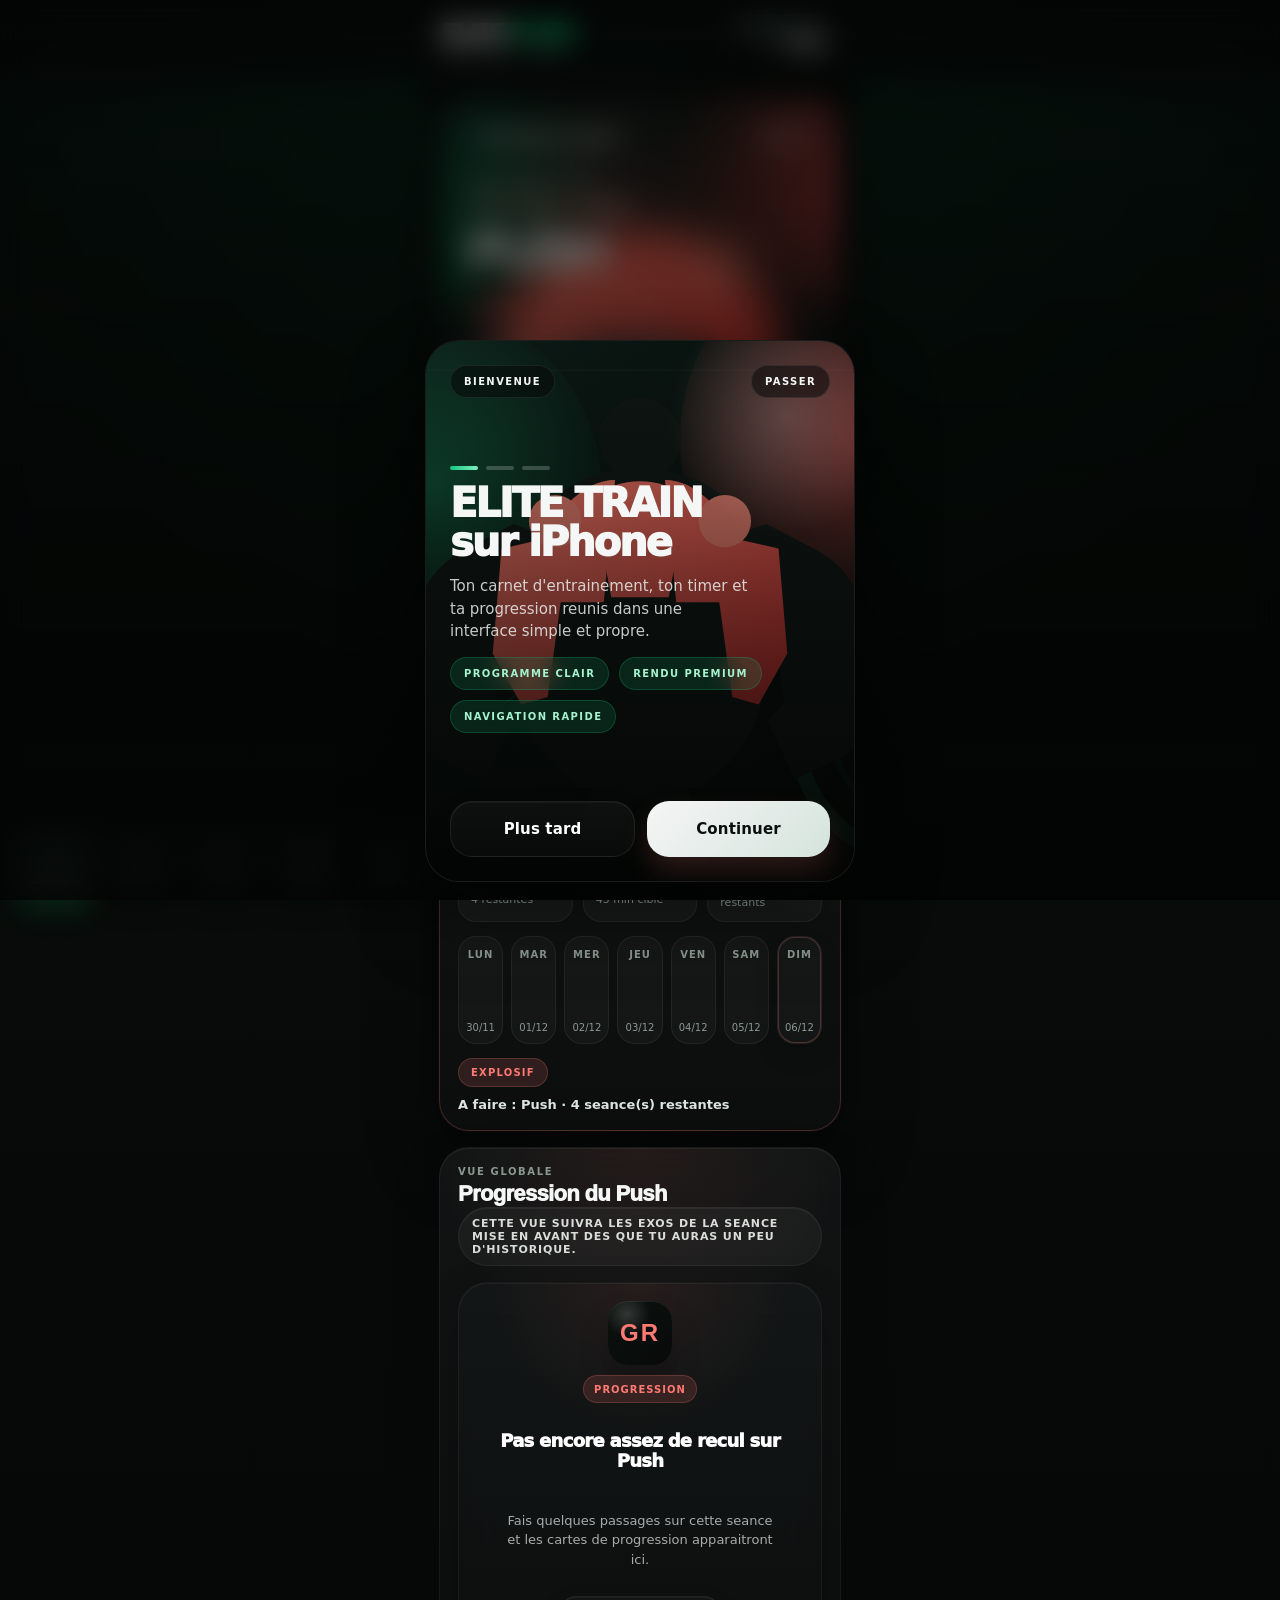
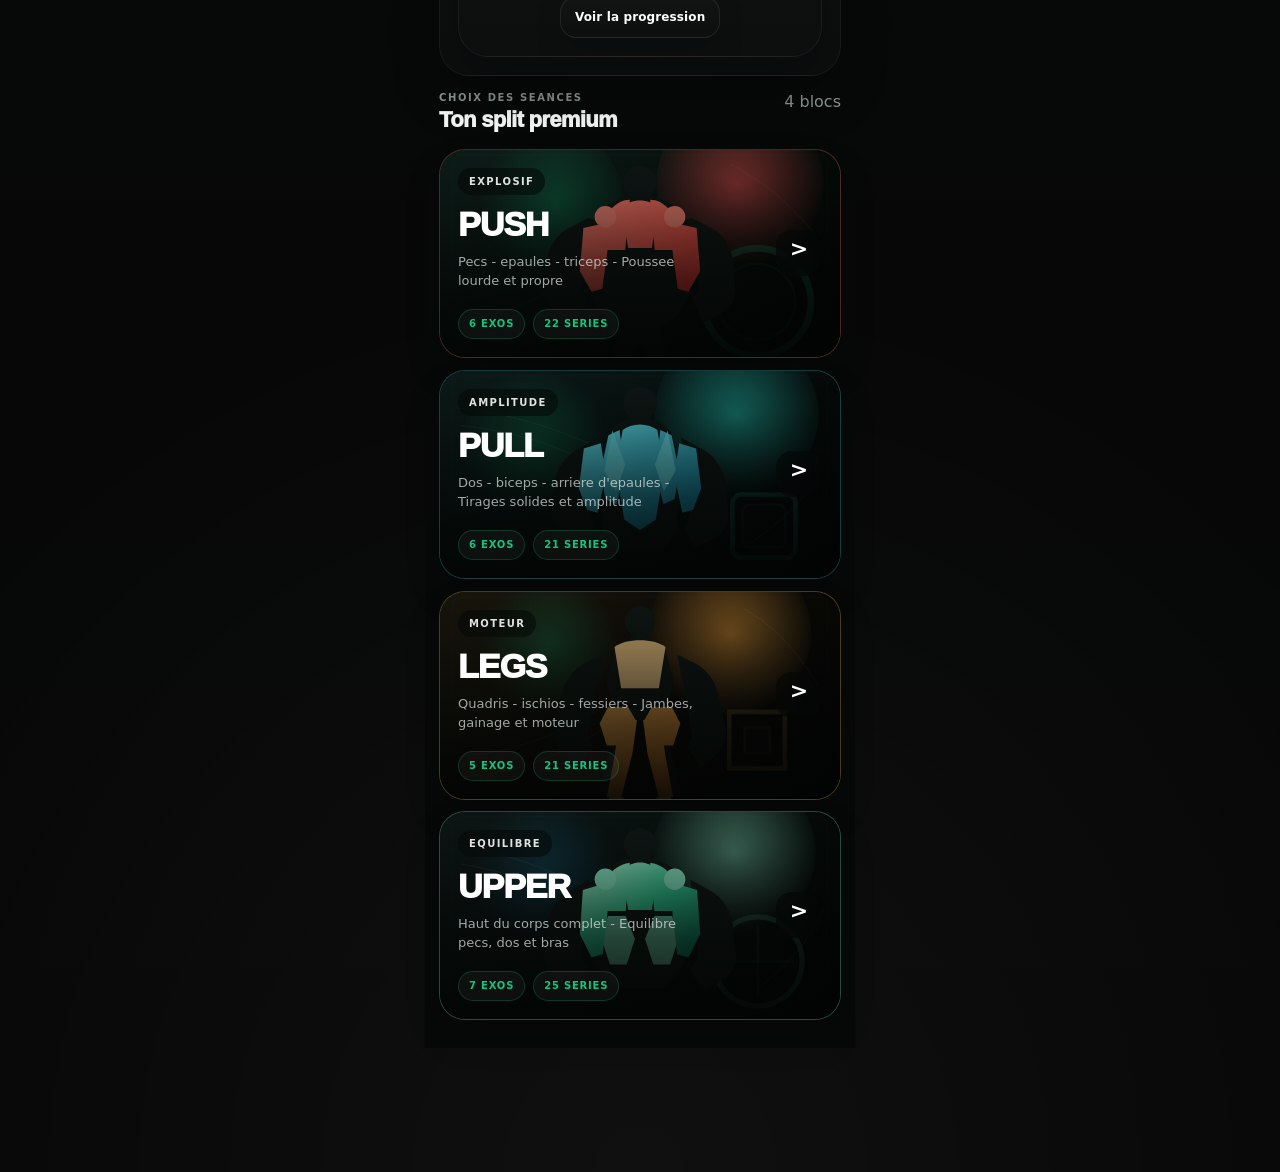
==== index.html @ 0b4fc704 "Add files via upload" ====
<!doctype html>
<html lang="fr">
  <head>
    <meta charset="UTF-8" />
    <meta
      name="viewport"
      content="width=device-width, initial-scale=1, viewport-fit=cover"
    />
    <title>Elite Train</title>
    <meta
      name="description"
      content="Application mobile de suivi musculation avec progression, historique, timer de repos et mode iPhone."
    />
    <meta name="theme-color" content="#070b09" />
    <meta name="apple-mobile-web-app-capable" content="yes" />
    <meta name="apple-mobile-web-app-status-bar-style" content="black-translucent" />
    <meta name="apple-mobile-web-app-title" content="Elite Train" />
    <style>
      html,
      body,
      #app {
        margin: 0;
        min-height: 100%;
        background: #070908;
        color: #f5f7f6;
      }

      #boot-splash {
        position: fixed;
        inset: 0;
        z-index: 9999;
        display: grid;
        place-items: center;
        padding: 28px;
        background:
          radial-gradient(circle at top, rgba(22, 196, 127, 0.16), transparent 32%),
          linear-gradient(180deg, #08110d 0%, #070908 50%, #050605 100%);
        transition: opacity 280ms ease, visibility 280ms ease;
      }

      #boot-splash.is-hidden {
        opacity: 0;
        visibility: hidden;
      }

      .boot-splash__card {
        width: min(100%, 420px);
        padding: 28px 24px;
        border: 1px solid rgba(255, 255, 255, 0.08);
        border-radius: 32px;
        background: rgba(9, 12, 11, 0.72);
        box-shadow: 0 30px 70px rgba(0, 0, 0, 0.35);
        backdrop-filter: blur(18px);
        text-align: center;
      }

      .boot-splash__mark {
        width: 112px;
        height: 112px;
        margin: 0 auto 18px;
        border-radius: 30px;
        display: grid;
        place-items: center;
        background:
          radial-gradient(circle at 30% 20%, rgba(255, 255, 255, 0.2), transparent 36%),
          linear-gradient(135deg, #0e1914 0%, #07100c 100%);
        box-shadow:
          inset 0 1px 0 rgba(255, 255, 255, 0.08),
          0 18px 40px rgba(0, 0, 0, 0.24);
        color: #f4f8f6;
        font-family: "Avenir Next Condensed", "Arial Narrow", "Trebuchet MS", sans-serif;
        font-size: 42px;
        font-weight: 900;
        letter-spacing: 0.08em;
      }

      .boot-splash__title {
        margin: 0;
        font-family: "Avenir Next Condensed", "Arial Narrow", "Trebuchet MS", sans-serif;
        font-size: 34px;
        line-height: 0.94;
        font-weight: 900;
        letter-spacing: -0.06em;
      }

      .boot-splash__title span {
        color: #16c47f;
      }

      .boot-splash__text {
        margin: 10px 0 0;
        color: rgba(245, 247, 246, 0.72);
        font-size: 13px;
        letter-spacing: 0.08em;
        text-transform: uppercase;
      }
    </style>
    <script>
      window.__ELITE_TRAIN_VERSION__ = "v101";
      (async () => {
        try {
          if ("caches" in window) {
            const keys = await caches.keys();
            await Promise.all(
              keys
                .filter(
                  (key) =>
                    key.startsWith("elite-train-iphone-cache-v") &&
                    key !== "elite-train-iphone-cache-v101"
                )
                .map((key) => caches.delete(key))
            );
          }
        } catch (_) {}
      })();
    </script>
    <link rel="manifest" href="./manifest.webmanifest?v=101" />
    <link rel="icon" href="./icon.svg?v=101" type="image/svg+xml" />
    <link rel="apple-touch-icon" href="./icon.svg?v=101" />
    <link rel="stylesheet" href="./styles.css?v=101" />
  </head>
  <body>
    <div id="boot-splash" aria-hidden="true">
      <div class="boot-splash__card">
        <div class="boot-splash__mark">ET</div>
        <h1 class="boot-splash__title">ELITE<span>TRAIN</span></h1>
        <p class="boot-splash__text">Premium training companion</p>
      </div>
    </div>
    <div id="app"></div>
    <script src="./app.js?v=101"></script>
  </body>
</html>
---- styles.css ----
:root {
  --bg: #070908;
  --bg-soft: #0b0f0d;
  --panel: rgba(19, 24, 22, 0.92);
  --panel-2: rgba(11, 15, 13, 0.9);
  --line: rgba(83, 98, 91, 0.28);
  --text: #f5f7f6;
  --muted: #8b9891;
  --green: #16c47f;
  --green-soft: rgba(22, 196, 127, 0.14);
  --amber: #f5a623;
  --amber-soft: rgba(245, 166, 35, 0.14);
  --danger: #ef5350;
  --danger-soft: rgba(239, 83, 80, 0.14);
  --shadow: 0 28px 60px rgba(0, 0, 0, 0.36);
  --radius-xl: 30px;
  --radius-lg: 24px;
  --radius-md: 18px;
}

* {
  box-sizing: border-box;
}

html,
body {
  margin: 0;
  min-height: 100%;
  background-color: #070908;
  background:
    radial-gradient(circle at top, rgba(22, 196, 127, 0.18), transparent 28%),
    linear-gradient(180deg, #08110d 0%, #070908 42%, #050605 100%);
  color: var(--text);
  font-family:
    Inter,
    ui-sans-serif,
    system-ui,
    -apple-system,
    BlinkMacSystemFont,
    "Segoe UI",
    sans-serif;
}

button,
input,
select,
textarea {
  font: inherit;
}

button {
  cursor: pointer;
  touch-action: manipulation;
  -webkit-user-select: none;
  user-select: none;
  -webkit-tap-highlight-color: transparent;
}

#app {
  min-height: 100vh;
  background-color: #070908;
}

.app-shell {
  min-height: 100vh;
  padding-bottom: calc(112px + env(safe-area-inset-bottom));
  background-color: #070908;
}

.app-width {
  width: 100%;
  margin: 0 auto;
}

.app-header {
  position: sticky;
  top: 0;
  z-index: 12;
  padding-top: env(safe-area-inset-top);
  border-bottom: 1px solid rgba(255, 255, 255, 0.04);
  background: rgba(4, 6, 5, 0.82);
  backdrop-filter: blur(18px);
}

.app-header__inner {
  display: flex;
  align-items: center;
  justify-content: space-between;
  gap: 14px;
  padding: 18px 20px;
}

.brand {
  margin: 0;
  font-size: 28px;
  line-height: 1;
  font-weight: 950;
  letter-spacing: -0.05em;
}

.brand__accent {
  color: var(--green);
}

.screen-kicker {
  margin-top: 6px;
  font-size: 10px;
  font-weight: 800;
  letter-spacing: 0.24em;
  text-transform: uppercase;
  color: var(--muted);
}

.page {
  padding: 16px;
  display: grid;
  gap: 16px;
}

.surface {
  border: 1px solid var(--line);
  border-radius: var(--radius-xl);
  background: var(--panel);
  box-shadow: var(--shadow);
}

.surface--soft {
  background: var(--panel-2);
}

.surface-pad {
  padding: 20px;
}

.surface-pad-lg {
  padding: 24px;
}

.stack-sm,
.stack-md,
.stack-lg {
  display: grid;
}

.stack-sm {
  gap: 10px;
}

.stack-md {
  gap: 16px;
}

.stack-lg {
  gap: 24px;
}

.row {
  display: flex;
  align-items: center;
  justify-content: space-between;
  gap: 12px;
}

.row-start {
  align-items: flex-start;
}

.grid-2,
.grid-3 {
  display: grid;
  gap: 12px;
}

.grid-2 {
  grid-template-columns: repeat(2, minmax(0, 1fr));
}

.grid-3 {
  grid-template-columns: repeat(3, minmax(0, 1fr));
}

.label {
  font-size: 10px;
  font-weight: 900;
  letter-spacing: 0.18em;
  text-transform: uppercase;
  color: var(--muted);
}

.muted {
  color: var(--muted);
}

.pill {
  display: inline-flex;
  align-items: center;
  padding: 8px 12px;
  border-radius: 999px;
  background: var(--green-soft);
  color: #8ef0c3;
  font-size: 10px;
  font-weight: 900;
  letter-spacing: 0.12em;
  text-transform: uppercase;
}

.pill--outline {
  border: 1px solid rgba(255, 255, 255, 0.14);
  background: transparent;
  color: #d8dfdb;
}

.pill--amber {
  background: var(--amber-soft);
  color: #ffd47b;
}

.timer-button,
.icon-button,
.nav-button,
.button,
.day-button {
  touch-action: manipulation;
  transition:
    transform 160ms ease,
    background-color 160ms ease,
    border-color 160ms ease,
    color 160ms ease;
}

.timer-button {
  display: inline-flex;
  align-items: center;
  gap: 10px;
  border: 1px solid rgba(255, 255, 255, 0.08);
  border-radius: 999px;
  padding: 12px 16px;
  background: rgba(255, 255, 255, 0.04);
  color: #d6dfda;
  font-weight: 850;
}

.timer-button.is-active {
  background: rgba(22, 196, 127, 0.12);
  border-color: rgba(22, 196, 127, 0.36);
  color: #8ef0c3;
}

.timer-button.is-warning {
  border-color: rgba(245, 166, 35, 0.38);
  background: rgba(245, 166, 35, 0.14);
  color: #ffd47b;
}

.button {
  width: 100%;
  min-height: 56px;
  border: 0;
  border-radius: 22px;
  padding: 14px 18px;
  font-size: 15px;
  font-weight: 900;
}

.button:active,
.day-button:active,
.nav-button:active,
.icon-button:active,
.timer-button:active {
  transform: translateY(1px);
}

.button--primary {
  background: linear-gradient(135deg, #ffffff 0%, #e7f7f0 100%);
  color: #09100d;
}

.button--primary:hover {
  background: linear-gradient(135deg, #16c47f 0%, #44d89d 100%);
  color: white;
}

.validation-button {
  position: relative;
  overflow: hidden;
  min-height: 58px;
  padding: 10px 14px;
  border: 1px solid rgba(255, 255, 255, 0.08);
  box-shadow:
    0 14px 34px rgba(0, 0, 0, 0.28),
    inset 0 1px 0 rgba(255, 255, 255, 0.1);
}

.validation-button::after {
  content: "";
  position: absolute;
  inset: 0;
  background: linear-gradient(135deg, rgba(255, 255, 255, 0.12), transparent 55%);
  pointer-events: none;
}

.validation-button__row {
  position: relative;
  z-index: 1;
  display: flex;
  align-items: center;
  justify-content: space-between;
  gap: 12px;
  width: 100%;
}

.validation-button__cta {
  position: relative;
  z-index: 1;
  display: inline-flex;
  align-items: center;
  justify-content: center;
  min-width: 0;
  font-size: 14px;
  font-weight: 950;
  letter-spacing: 0.08em;
  text-transform: uppercase;
  white-space: nowrap;
}

.validation-button__badge {
  display: inline-flex;
  align-items: center;
  justify-content: center;
  gap: 6px;
  min-height: 24px;
  padding: 4px 9px;
  border-radius: 999px;
  border: 1px solid rgba(255, 255, 255, 0.08);
  background: rgba(255, 255, 255, 0.08);
  color: #eef3f0;
  font-size: 10px;
  font-weight: 900;
  letter-spacing: 0.08em;
  text-transform: uppercase;
  white-space: nowrap;
  box-shadow: inset 0 1px 0 rgba(255, 255, 255, 0.06);
}

.validation-button__badge-icon {
  display: inline-flex;
  align-items: center;
  justify-content: center;
  width: 14px;
  height: 14px;
  border-radius: 999px;
  background: rgba(255, 255, 255, 0.14);
  font-size: 10px;
  font-weight: 900;
  line-height: 1;
}

.validation-button__badge-text {
  line-height: 1;
}

.validation-button--idle {
  justify-content: center;
}

.validation-button--idle .validation-button__cta {
  width: 100%;
}

.validation-button--progress {
  background: linear-gradient(135deg, #14b874 0%, #44d89d 100%);
  color: white;
}

.validation-button--progress .validation-button__badge {
  border-color: rgba(255, 255, 255, 0.14);
  background: rgba(7, 31, 19, 0.24);
  color: #dffbf0;
}

.validation-button--hold {
  background: linear-gradient(135deg, #ffffff 0%, #edf4f0 100%);
  color: #09100d;
}

.validation-button--hold .validation-button__badge {
  border-color: rgba(9, 16, 13, 0.08);
  background: rgba(9, 16, 13, 0.06);
  color: #18211d;
}

.validation-button--hold .validation-button__badge-icon {
  background: rgba(9, 16, 13, 0.1);
}

.validation-button--reduce {
  background: linear-gradient(135deg, #f6aa3b 0%, #f28a2d 100%);
  color: #201002;
}

.validation-button--reduce .validation-button__badge {
  border-color: rgba(32, 16, 2, 0.08);
  background: rgba(32, 16, 2, 0.1);
  color: #fff1d4;
}

.validation-button--reduce .validation-button__badge-icon {
  background: rgba(32, 16, 2, 0.14);
}

.validation-button:disabled {
  box-shadow: none;
}

.button--ghost {
  border: 1px solid var(--line);
  background: rgba(255, 255, 255, 0.03);
  color: white;
}

.button--danger {
  background: linear-gradient(135deg, #ef5350 0%, #d94341 100%);
  color: white;
}

.button:disabled,
.input:disabled {
  opacity: 0.62;
  cursor: not-allowed;
}

.hero-title {
  margin: 14px 0 8px;
  font-size: 36px;
  line-height: 0.95;
  font-weight: 950;
  letter-spacing: -0.05em;
}

.hero-subtitle {
  font-size: 14px;
  color: var(--muted);
}

.notice {
  margin-top: 6px;
  color: #8ef0c3;
  font-size: 12px;
  font-weight: 750;
}

.icon-button {
  width: 52px;
  height: 52px;
  border: 1px solid rgba(255, 255, 255, 0.08);
  border-radius: 18px;
  background: rgba(255, 255, 255, 0.04);
  color: #d5ddd9;
  font-weight: 900;
}

.icon-button.is-active {
  background: var(--green);
  border-color: transparent;
  color: #041009;
}

.progress-wrap {
  display: grid;
  gap: 8px;
}

.progress {
  height: 8px;
  border-radius: 999px;
  overflow: hidden;
  background: rgba(255, 255, 255, 0.06);
}

.progress__fill {
  height: 100%;
  border-radius: 999px;
  background: linear-gradient(90deg, #16c47f 0%, #50e0aa 100%);
}

.weight-card,
.plate-card {
  position: relative;
  border: 1px solid rgba(255, 255, 255, 0.06);
  border-radius: 28px;
  background: rgba(0, 0, 0, 0.18);
  padding: 24px 22px;
}

.weight-card__value {
  margin: 10px 0 8px;
  font-size: 74px;
  line-height: 0.92;
  letter-spacing: -0.06em;
  font-weight: 950;
  color: white;
}

.weight-card__unit {
  margin-left: 4px;
  font-size: 24px;
  color: var(--green);
}

.weight-card__free {
  font-size: 34px;
  color: #8ef0c3;
}

.goal-line {
  display: flex;
  justify-content: center;
  gap: 8px;
  font-size: 14px;
  color: var(--muted);
  text-align: center;
}

.load-actions {
  margin-top: 16px;
  display: grid;
  grid-template-columns: 52px 1fr 52px;
  gap: 10px;
  align-items: center;
}

.load-reset {
  min-height: 52px;
  border-radius: 18px;
}

.last-performance {
  margin-top: 12px;
  font-size: 13px;
  color: var(--muted);
  text-align: center;
}

.last-performance strong {
  color: #dbe5e0;
}

.deload-chip {
  position: absolute;
  top: -13px;
  left: 50%;
  transform: translateX(-50%);
}

.plate-stack {
  display: flex;
  align-items: center;
  justify-content: center;
  min-height: 100px;
  gap: 4px;
}

.plate-stack__bar {
  width: 12px;
  height: 66px;
  margin-right: 12px;
  border-radius: 4px;
  background: #59615d;
}

.plate {
  width: 16px;
  border-radius: 4px;
  display: flex;
  align-items: center;
  justify-content: center;
  font-size: 9px;
  font-weight: 900;
}

.plate--large {
  height: 82px;
  background: #cf3f3d;
}

.plate--medium {
  height: 68px;
  background: #3878ff;
}

.plate--small {
  height: 52px;
  background: #dadce0;
  color: #111315;
}

.plate-caption {
  margin-top: 16px;
  text-align: center;
}

.field-wrap {
  display: grid;
  gap: 10px;
}

.input,
.select,
.textarea {
  width: 100%;
  border: 1px solid var(--line);
  border-radius: 22px;
  background: rgba(255, 255, 255, 0.04);
  color: white;
  outline: none;
}

.input {
  height: 64px;
  padding: 0 16px;
  text-align: center;
  font-size: 32px;
  font-weight: 950;
}

.select {
  min-height: 50px;
  padding: 12px 14px;
}

.textarea {
  min-height: 112px;
  padding: 14px 16px;
  resize: vertical;
  line-height: 1.45;
}

.slider {
  width: 100%;
  accent-color: var(--green);
}

.advice {
  border-radius: 22px;
  padding: 14px 16px;
  border: 1px solid rgba(255, 255, 255, 0.08);
  background: rgba(255, 255, 255, 0.04);
  font-size: 14px;
  font-weight: 850;
}

.advice--progress {
  border-color: rgba(22, 196, 127, 0.28);
  background: var(--green-soft);
  color: #a8f2cf;
}

.advice--reduce {
  border-color: rgba(245, 166, 35, 0.28);
  background: var(--amber-soft);
  color: #ffd47b;
}

.advice__sub {
  margin-top: 6px;
  font-size: 12px;
  opacity: 0.88;
}

.next-cue {
  display: inline-flex;
  align-items: center;
  justify-content: center;
  gap: 8px;
  width: fit-content;
  max-width: 100%;
  margin: -2px auto 2px;
  padding: 9px 12px;
  border: 1px solid rgba(255, 255, 255, 0.08);
  border-radius: 999px;
  background: rgba(255, 255, 255, 0.04);
  font-size: 11px;
  font-weight: 900;
  letter-spacing: 0.08em;
  text-transform: uppercase;
}

.next-cue__label {
  color: var(--muted);
}

.next-cue__value {
  white-space: nowrap;
}

.next-cue--progress {
  border-color: rgba(22, 196, 127, 0.24);
  background: rgba(22, 196, 127, 0.1);
  color: #93efc6;
}

.next-cue--hold {
  color: #e7ece9;
}

.next-cue--reduce {
  border-color: rgba(245, 166, 35, 0.24);
  background: rgba(245, 166, 35, 0.1);
  color: #ffd27a;
}

.verdict-summary {
  border-color: rgba(255, 255, 255, 0.08);
}

.verdict-summary__headline {
  font-size: 22px;
  line-height: 1;
  font-weight: 950;
  letter-spacing: -0.04em;
}

.verdict-summary__headline--progress {
  color: #8ef0c3;
}

.verdict-summary__headline--hold {
  color: #e7ece9;
}

.verdict-summary__headline--reduce {
  color: #ffd47b;
}

.verdict-summary__text {
  color: var(--muted);
  font-size: 14px;
  line-height: 1.45;
}

.verdict-summary__fatigue {
  color: #ffd47b;
  font-size: 12px;
  font-weight: 850;
}

.verdict-summary__badge {
  flex: 0 0 auto;
  display: inline-flex;
  align-items: center;
  justify-content: center;
  min-width: 74px;
  min-height: 42px;
  padding: 0 14px;
  border-radius: 999px;
  background: rgba(255, 255, 255, 0.05);
  color: #dce4e0;
  font-size: 11px;
  font-weight: 900;
  letter-spacing: 0.1em;
  text-transform: uppercase;
}

.verdict-summary__chips {
  display: flex;
  flex-wrap: wrap;
  gap: 10px;
}

.verdict-chip {
  display: inline-flex;
  align-items: center;
  padding: 10px 12px;
  border-radius: 999px;
  font-size: 11px;
  font-weight: 900;
  letter-spacing: 0.08em;
  text-transform: uppercase;
}

.verdict-chip--progress {
  background: rgba(22, 196, 127, 0.14);
  color: #8ef0c3;
}

.verdict-chip--hold {
  background: rgba(255, 255, 255, 0.06);
  color: #dfe6e2;
}

.verdict-chip--reduce {
  background: rgba(245, 166, 35, 0.14);
  color: #ffd47b;
}

.verdict-summary__latest {
  color: #e5ece8;
  font-size: 13px;
  line-height: 1.45;
}

.verdict-summary {
  padding-top: 12px;
  padding-bottom: 12px;
}

.verdict-summary__row {
  display: flex;
  align-items: center;
  gap: 10px;
  min-width: 0;
  white-space: nowrap;
}

.verdict-summary__label,
.verdict-summary__headline,
.verdict-summary__latest {
  min-width: 0;
}

.verdict-summary__label {
  flex: 0 0 auto;
  font-size: 11px;
  font-weight: 900;
  letter-spacing: 0.08em;
  text-transform: uppercase;
  color: var(--muted);
}

.verdict-summary__headline {
  flex: 0 0 auto;
  font-size: 15px;
}

.verdict-summary__latest {
  flex: 1 1 auto;
  overflow: hidden;
  text-overflow: ellipsis;
  font-size: 12px;
  line-height: 1.2;
  text-align: right;
}

.verdict-summary__text,
.verdict-summary__fatigue,
.verdict-summary__badge,
.verdict-summary__chips {
  display: none;
}

.section-title {
  margin: 0;
  font-size: 22px;
  font-weight: 950;
  letter-spacing: -0.03em;
}

.dashboard-hero {
  position: relative;
  overflow: hidden;
  border: 1px solid rgba(255, 255, 255, 0.08);
  border-radius: 34px;
  background: rgba(8, 11, 10, 0.98);
  box-shadow: 0 30px 70px rgba(0, 0, 0, 0.32);
}

.dashboard-hero::before,
.dashboard-hero::after {
  content: "";
  position: absolute;
  inset: 0;
}

.dashboard-hero::before {
  background-position: center;
  background-size: cover;
  transform: scale(1.03);
  opacity: 0.98;
}

.dashboard-hero::after {
  background:
    radial-gradient(circle at 82% 18%, rgba(255, 255, 255, 0.18), transparent 20%),
    linear-gradient(180deg, rgba(2, 4, 3, 0.1) 0%, rgba(2, 4, 3, 0.52) 52%, rgba(2, 4, 3, 0.92) 100%);
}

.dashboard-hero[data-accent-day="Push"]::before {
  background-image: url("./assets/push-card.svg");
}

.dashboard-hero[data-accent-day="Pull"]::before {
  background-image: url("./assets/pull-card.svg");
}

.dashboard-hero[data-accent-day="Legs"]::before {
  background-image: url("./assets/legs-card.svg");
}

.dashboard-hero[data-accent-day="Upper"]::before {
  background-image: url("./assets/upper-card.svg");
}

.dashboard-hero__content {
  position: relative;
  z-index: 1;
  display: grid;
  gap: 18px;
  padding: 24px;
}

.dashboard-hero__top,
.dashboard-section-head {
  display: flex;
  align-items: flex-start;
  justify-content: space-between;
  gap: 12px;
  flex-wrap: wrap;
}

.dashboard-section-head > .label {
  display: inline-flex;
  align-items: center;
  justify-content: center;
  min-height: 30px;
  padding: 0 12px;
  border: 1px solid rgba(255, 255, 255, 0.06);
  border-radius: 999px;
  background: rgba(255, 255, 255, 0.045);
  color: rgba(242, 247, 244, 0.86);
  box-shadow: inset 0 1px 0 rgba(255, 255, 255, 0.05);
}

.dashboard-hero__badge,
.dashboard-hero__tag {
  display: inline-flex;
  align-items: center;
  padding: 10px 13px;
  border: 1px solid rgba(255, 255, 255, 0.08);
  border-radius: 999px;
  background: rgba(6, 9, 8, 0.54);
  backdrop-filter: blur(12px);
  font-size: 10px;
  font-weight: 900;
  letter-spacing: 0.15em;
  text-transform: uppercase;
}

.dashboard-hero__tag {
  color: #9ff1cb;
  background: rgba(22, 196, 127, 0.14);
  border-color: rgba(22, 196, 127, 0.26);
}

.dashboard-hero__copy {
  display: grid;
  gap: 8px;
  max-width: 320px;
}

.dashboard-hero__label {
  color: rgba(232, 239, 235, 0.78);
}

.dashboard-hero__program {
  display: inline-flex;
  align-items: center;
  width: fit-content;
  padding: 7px 11px;
  border-radius: 999px;
  border: 1px solid rgba(255, 255, 255, 0.08);
  background: rgba(255, 255, 255, 0.05);
  color: rgba(241, 247, 243, 0.92);
  font-size: 11px;
  font-weight: 850;
  letter-spacing: 0.06em;
}

.dashboard-hero__title {
  margin: 0;
  font-size: clamp(44px, 13vw, 54px);
  line-height: 0.92;
  font-weight: 980;
  letter-spacing: -0.06em;
}

.dashboard-hero__text {
  margin: 0;
  max-width: 320px;
  color: rgba(232, 239, 235, 0.84);
  font-size: 14px;
  line-height: 1.45;
}

.dashboard-hero__stats,
.dashboard-hero__actions,
.dashboard-mini-grid {
  display: grid;
  gap: 12px;
}

.dashboard-hero__stats {
  grid-template-columns: repeat(3, minmax(0, 1fr));
}

.dashboard-hero__stat,
.dashboard-mini-card {
  border: 1px solid rgba(255, 255, 255, 0.06);
  border-radius: 22px;
  background: rgba(6, 9, 8, 0.52);
  backdrop-filter: blur(14px);
}

.dashboard-hero__stat {
  display: grid;
  gap: 6px;
  padding: 14px 12px;
}

.dashboard-hero__stat-value {
  font-size: 28px;
  line-height: 1;
  font-weight: 960;
  letter-spacing: -0.05em;
}

.dashboard-hero__stat-label {
  font-size: 10px;
  font-weight: 900;
  letter-spacing: 0.14em;
  text-transform: uppercase;
  color: rgba(232, 239, 235, 0.68);
}

.dashboard-hero__actions,
.dashboard-mini-grid {
  grid-template-columns: repeat(2, minmax(0, 1fr));
}

.dashboard-mini-card {
  padding: 18px;
}

.dashboard-mini-card__value {
  margin-top: 8px;
  font-size: 30px;
  font-weight: 960;
  letter-spacing: -0.05em;
}

.dashboard-mini-card__meta {
  margin-top: 6px;
  color: var(--muted);
  font-size: 13px;
}

.dashboard-mini-grid--insights {
  grid-template-columns: repeat(2, minmax(0, 1fr));
}

.dashboard-mini-card__value--text {
  font-size: 24px;
  line-height: 1.04;
}

.dashboard-mini-card--trend {
  border-color: rgba(255, 255, 255, 0.08);
}

.dashboard-mini-card--progress {
  border-color: rgba(22, 196, 127, 0.22);
  background: rgba(22, 196, 127, 0.1);
}

.dashboard-mini-card--reduce {
  border-color: rgba(245, 166, 35, 0.22);
  background: rgba(245, 166, 35, 0.1);
}

.smart-resume {
  display: grid;
  gap: 16px;
}

.smart-resume__copy {
  min-width: 0;
}

.smart-resume__title {
  margin: 0;
}

.smart-resume__meta,
.smart-resume__actions {
  display: grid;
  gap: 10px;
}

.smart-resume__meta {
  grid-template-columns: repeat(2, minmax(0, 1fr));
}

.smart-resume__actions {
  grid-template-columns: repeat(2, minmax(0, 1fr));
}

.smart-resume__chip {
  display: inline-flex;
  align-items: center;
  justify-content: center;
  min-height: 38px;
  padding: 10px 12px;
  border: 1px solid rgba(255, 255, 255, 0.06);
  border-radius: 16px;
  background: rgba(255, 255, 255, 0.04);
  text-align: center;
  color: #dbe4e0;
  font-size: 12px;
  font-weight: 800;
}

.dashboard-section-head__title {
  margin-top: 4px;
}

.onboarding-overlay {
  position: fixed;
  inset: 0;
  z-index: 40;
  display: flex;
  align-items: flex-end;
  justify-content: center;
  padding: 18px 16px calc(18px + env(safe-area-inset-bottom));
  background:
    linear-gradient(180deg, rgba(3, 5, 4, 0.22) 0%, rgba(3, 5, 4, 0.84) 100%),
    rgba(0, 0, 0, 0.34);
  backdrop-filter: blur(14px);
}

.onboarding-card {
  position: relative;
  overflow: hidden;
  width: 100%;
  max-width: 430px;
  min-height: 540px;
  border: 1px solid rgba(255, 255, 255, 0.08);
  border-radius: 34px;
  background: rgba(7, 10, 9, 0.98);
  box-shadow: 0 36px 80px rgba(0, 0, 0, 0.38);
}

.onboarding-card__media,
.onboarding-card__shade {
  position: absolute;
  inset: 0;
}

.onboarding-card__media {
  background-position: center;
  background-size: cover;
  transform: scale(1.04);
}

.onboarding-card[data-accent-day="Push"] .onboarding-card__media {
  background-image: url("./assets/push-card.svg");
}

.onboarding-card[data-accent-day="Pull"] .onboarding-card__media {
  background-image: url("./assets/pull-card.svg");
}

.onboarding-card[data-accent-day="Legs"] .onboarding-card__media {
  background-image: url("./assets/legs-card.svg");
}

.onboarding-card[data-accent-day="Upper"] .onboarding-card__media {
  background-image: url("./assets/upper-card.svg");
}

.onboarding-card__shade {
  background:
    radial-gradient(circle at 84% 14%, rgba(255, 255, 255, 0.16), transparent 20%),
    linear-gradient(180deg, rgba(3, 5, 4, 0.18) 0%, rgba(3, 5, 4, 0.54) 46%, rgba(3, 5, 4, 0.94) 100%);
}

.onboarding-card__content {
  position: relative;
  z-index: 1;
  display: grid;
  align-content: space-between;
  min-height: 540px;
  padding: 24px;
}

.onboarding-card__top,
.onboarding-card__actions {
  display: flex;
  align-items: center;
  justify-content: space-between;
  gap: 12px;
}

.onboarding-card__label,
.onboarding-card__skip,
.onboarding-card__point {
  display: inline-flex;
  align-items: center;
  width: fit-content;
  padding: 10px 13px;
  border: 1px solid rgba(255, 255, 255, 0.08);
  border-radius: 999px;
  background: rgba(6, 9, 8, 0.54);
  backdrop-filter: blur(12px);
  color: #f4f7f5;
  font-size: 10px;
  font-weight: 900;
  letter-spacing: 0.14em;
  text-transform: uppercase;
}

.onboarding-card__skip {
  min-height: auto;
  cursor: pointer;
}

.onboarding-card__body {
  align-self: end;
  display: grid;
  gap: 14px;
}

.onboarding-card__counter {
  display: flex;
  gap: 8px;
}

.onboarding-card__dot {
  width: 28px;
  height: 4px;
  border-radius: 999px;
  background: rgba(255, 255, 255, 0.2);
}

.onboarding-card__dot.is-active {
  background: linear-gradient(90deg, #16c47f 0%, #7ff1c1 100%);
}

.onboarding-card__title {
  margin: 0;
  max-width: 280px;
  font-size: 40px;
  line-height: 0.96;
  font-weight: 980;
  letter-spacing: -0.05em;
}

.onboarding-card__text {
  margin: 0;
  max-width: 300px;
  color: rgba(234, 240, 237, 0.84);
  font-size: 15px;
  line-height: 1.5;
}

.onboarding-card__points {
  display: flex;
  flex-wrap: wrap;
  gap: 10px;
}

.onboarding-card__point {
  color: #a6f2cf;
  background: rgba(22, 196, 127, 0.14);
  border-color: rgba(22, 196, 127, 0.24);
}

.onboarding-card__actions {
  align-items: stretch;
}

.onboarding-card__actions .button {
  flex: 1;
}

.program-editor {
  gap: 18px;
}

.program-hint {
  padding: 14px 16px;
  border: 1px solid rgba(255, 255, 255, 0.06);
  border-radius: 22px;
  background: rgba(255, 255, 255, 0.03);
  color: var(--muted);
  font-size: 14px;
  line-height: 1.45;
}

.program-day-tabs {
  display: flex;
  gap: 10px;
  overflow-x: auto;
  padding-bottom: 4px;
}

.program-day-tab,
.program-entry__remove {
  border: 1px solid rgba(255, 255, 255, 0.08);
  background: rgba(255, 255, 255, 0.03);
  color: white;
  transition:
    transform 160ms ease,
    background-color 160ms ease,
    border-color 160ms ease,
    color 160ms ease;
}

.program-day-tab {
  flex: 0 0 auto;
  min-height: 42px;
  padding: 0 16px;
  border-radius: 999px;
  font-size: 12px;
  font-weight: 900;
  letter-spacing: 0.08em;
  text-transform: uppercase;
}

.program-day-tab.is-active {
  background: rgba(22, 196, 127, 0.14);
  border-color: rgba(22, 196, 127, 0.3);
  color: #9ff1cb;
}

.program-editor-list {
  display: grid;
  gap: 14px;
}

.program-entry {
  display: grid;
  gap: 16px;
}

.program-entry--compact {
  gap: 14px;
}

.program-entry__head {
  display: flex;
  align-items: flex-start;
  justify-content: space-between;
  gap: 12px;
}

.program-entry__title {
  font-size: 22px;
  line-height: 1;
  font-weight: 950;
  letter-spacing: -0.04em;
}

.program-entry__meta {
  color: var(--muted);
  font-size: 13px;
}

.program-entry__remove {
  min-height: 42px;
  padding: 0 14px;
  border-radius: 14px;
  font-size: 12px;
  font-weight: 900;
}

.program-entry__quick-actions {
  display: flex;
  flex-wrap: wrap;
  gap: 10px;
}

.program-block {
  gap: 14px;
}

.program-block__reorder {
  display: grid;
  grid-template-columns: repeat(2, minmax(0, 1fr));
  gap: 10px;
}

.program-block__controls {
  display: flex;
  align-items: flex-end;
  justify-content: space-between;
  gap: 14px;
}

.program-block__series {
  width: 104px;
  min-width: 104px;
}

.input--series-count {
  text-align: center;
  font-size: 18px;
  font-weight: 900;
}

.program-block__groups {
  display: grid;
  gap: 10px;
}

.program-series-group {
  display: flex;
  align-items: flex-end;
  justify-content: space-between;
  gap: 14px;
  padding: 12px 14px;
  border: 1px solid rgba(255, 255, 255, 0.06);
  border-radius: 18px;
  background: rgba(255, 255, 255, 0.025);
}

.program-series-group__meta {
  color: var(--muted);
  font-size: 13px;
}

.program-series-group__actions {
  display: flex;
  align-items: flex-end;
  gap: 10px;
}

.program-preset-shell {
  display: grid;
  gap: 12px;
}

.program-preset-groups {
  display: flex;
  gap: 8px;
  overflow-x: auto;
  padding-bottom: 4px;
}

.program-preset-chip {
  flex: 0 0 auto;
  min-height: 36px;
  padding: 0 14px;
  border: 1px solid rgba(255, 255, 255, 0.08);
  border-radius: 999px;
  background: rgba(255, 255, 255, 0.03);
  color: rgba(255, 255, 255, 0.78);
  font-size: 11px;
  font-weight: 900;
  letter-spacing: 0.08em;
  text-transform: uppercase;
}

.program-preset-chip.is-active {
  background: rgba(22, 196, 127, 0.14);
  border-color: rgba(22, 196, 127, 0.3);
  color: #9ff1cb;
}

.program-preset-grid {
  display: grid;
  grid-template-columns: repeat(2, minmax(0, 1fr));
  gap: 10px;
}

.program-preset-card {
  display: grid;
  gap: 6px;
  padding: 14px;
  border: 1px solid rgba(255, 255, 255, 0.08);
  border-radius: 18px;
  background: rgba(255, 255, 255, 0.03);
  text-align: left;
  color: white;
}

.program-preset-card.is-active {
  border-color: rgba(22, 196, 127, 0.3);
  background: rgba(22, 196, 127, 0.1);
}

.program-preset-card__title {
  font-size: 14px;
  font-weight: 900;
  letter-spacing: -0.02em;
}

.program-preset-card__meta {
  color: var(--muted);
  font-size: 12px;
}

.program-editor-toggle {
  justify-self: flex-start;
}

.program-editor-advanced {
  display: grid;
  gap: 14px;
  padding-top: 4px;
  border-top: 1px solid rgba(255, 255, 255, 0.06);
}

.input--readonly {
  display: flex;
  align-items: center;
  color: rgba(255, 255, 255, 0.78);
  background: rgba(255, 255, 255, 0.025);
}

.program-grid {
  display: grid;
  grid-template-columns: repeat(2, minmax(0, 1fr));
  gap: 12px;
}

.field-wrap--wide {
  grid-column: 1 / -1;
}

.input--editor,
.select--editor,
.textarea--editor {
  min-height: 50px;
  padding: 12px 14px;
  border-radius: 18px;
  font-size: 15px;
  font-weight: 800;
  text-align: left;
}

.input--editor {
  height: 50px;
}

.textarea--editor {
  min-height: 108px;
  text-align: left;
}

.program-actions {
  display: grid;
  gap: 12px;
}

.planner-days-tabs {
  display: flex;
  gap: 10px;
  overflow-x: auto;
  padding-bottom: 4px;
}

.planner-goal-grid,
.planner-constraint-grid {
  display: grid;
  grid-template-columns: repeat(2, minmax(0, 1fr));
  gap: 10px;
}

.planner-goal-card,
.planner-constraint-card {
  display: grid;
  gap: 6px;
  padding: 16px;
  border-radius: 22px;
  border: 1px solid rgba(255, 255, 255, 0.08);
  background:
    linear-gradient(180deg, rgba(255, 255, 255, 0.05), rgba(255, 255, 255, 0.025)),
    radial-gradient(circle at top right, rgba(22, 196, 127, 0.14), transparent 56%);
  color: white;
  text-align: left;
  transition:
    transform 160ms ease,
    border-color 160ms ease,
    background-color 160ms ease;
}

.planner-goal-card.is-active,
.planner-constraint-card.is-active {
  border-color: rgba(22, 196, 127, 0.34);
  background:
    linear-gradient(180deg, rgba(22, 196, 127, 0.11), rgba(255, 255, 255, 0.035)),
    radial-gradient(circle at top right, rgba(22, 196, 127, 0.22), transparent 62%);
  box-shadow: 0 18px 34px rgba(0, 0, 0, 0.22);
}

.planner-goal-card__eyebrow {
  font-size: 10px;
  font-weight: 900;
  letter-spacing: 0.14em;
  text-transform: uppercase;
  color: var(--muted);
}

.planner-goal-card__title,
.planner-constraint-card__title {
  font-size: 17px;
  line-height: 1.05;
  font-weight: 950;
  letter-spacing: -0.03em;
}

.planner-goal-card__meta,
.planner-constraint-card__meta {
  color: var(--muted);
  font-size: 12px;
  line-height: 1.4;
}

.template-list {
  display: grid;
  gap: 14px;
}

.template-card {
  display: grid;
  gap: 14px;
  position: relative;
  overflow: hidden;
}

.template-card__head {
  display: flex;
  align-items: flex-start;
  justify-content: space-between;
  gap: 12px;
}

.template-card__eyebrow {
  font-size: 10px;
  font-weight: 900;
  letter-spacing: 0.14em;
  text-transform: uppercase;
  color: var(--muted);
}

.template-card__title {
  font-size: 22px;
  line-height: 1;
  font-weight: 950;
  letter-spacing: -0.04em;
}

.template-card__meta {
  color: var(--muted);
  font-size: 13px;
  line-height: 1.45;
}

.template-card__note {
  color: rgba(233, 243, 238, 0.88);
  font-size: 12px;
  line-height: 1.45;
}

.template-card__days {
  display: flex;
  flex-wrap: wrap;
  gap: 8px;
}

.template-card__chip {
  display: inline-flex;
  align-items: center;
  justify-content: center;
  min-height: 28px;
  padding: 0 12px;
  border-radius: 999px;
  border: 1px solid rgba(255, 255, 255, 0.08);
  background: rgba(255, 255, 255, 0.05);
  color: #edf3ef;
  font-size: 11px;
  font-weight: 850;
  letter-spacing: 0.04em;
}

.template-preview-sheet {
  display: grid;
  grid-template-rows: auto minmax(0, 1fr) auto;
  max-height: calc(100dvh - 24px - env(safe-area-inset-bottom));
  overflow: hidden;
}

.template-preview-sheet .sheet-card__body {
  min-height: 0;
  overflow-y: auto;
  overscroll-behavior: contain;
  -webkit-overflow-scrolling: touch;
  touch-action: pan-y;
  padding-right: 4px;
  padding-bottom: 6px;
}

.template-preview-sheet .sheet-card__actions {
  position: relative;
  z-index: 1;
  padding-top: 6px;
  background: linear-gradient(180deg, rgba(10, 14, 12, 0), rgba(10, 14, 12, 0.98) 24%);
}

.template-preview {
  display: grid;
  gap: 16px;
}

.template-preview__intro {
  display: grid;
  gap: 6px;
}

.template-preview__eyebrow {
  font-size: 11px;
  font-weight: 900;
  letter-spacing: 0.12em;
  text-transform: uppercase;
  color: var(--muted);
}

.template-preview__why {
  color: #eef4ef;
  font-size: 14px;
  line-height: 1.45;
}

.template-preview__note {
  padding: 12px 14px;
  border-radius: 18px;
  border: 1px solid rgba(22, 196, 127, 0.18);
  background: rgba(22, 196, 127, 0.08);
  color: #dff8eb;
  font-size: 13px;
  line-height: 1.45;
}

.template-preview__warning {
  padding: 12px 14px;
  border-radius: 18px;
  border: 1px solid rgba(255, 174, 0, 0.24);
  background: rgba(255, 174, 0, 0.08);
  color: #ffe7a4;
  font-size: 13px;
  line-height: 1.45;
}

.template-preview__days {
  display: grid;
  gap: 12px;
}

.template-preview__day {
  display: grid;
  gap: 12px;
  padding: 14px;
  border-radius: 22px;
  border: 1px solid rgba(255, 255, 255, 0.08);
  background: rgba(255, 255, 255, 0.04);
}

.template-preview__day-head {
  display: flex;
  align-items: flex-start;
  justify-content: space-between;
  gap: 12px;
}

.template-preview__day-title {
  font-size: 17px;
  font-weight: 900;
  letter-spacing: -0.03em;
  color: #f8fbf8;
}

.template-preview__day-meta {
  color: var(--muted);
  font-size: 11px;
  font-weight: 800;
  letter-spacing: 0.08em;
  text-transform: uppercase;
  text-align: right;
}

.template-preview__exercise-list {
  display: grid;
  gap: 9px;
  margin: 0;
  padding: 0;
  list-style: none;
}

.template-preview__exercise {
  display: grid;
  gap: 3px;
  padding-bottom: 9px;
  border-bottom: 1px solid rgba(255, 255, 255, 0.06);
}

.template-preview__exercise:last-child {
  padding-bottom: 0;
  border-bottom: 0;
}

.template-preview__exercise-name {
  font-size: 14px;
  font-weight: 800;
  color: #f5f8f5;
}

.template-preview__exercise-meta {
  color: var(--muted);
  font-size: 12px;
  line-height: 1.35;
}

.settings-toggle-list {
  display: grid;
  gap: 12px;
}

.settings-toggle {
  width: 100%;
  padding: 16px 18px;
  border: 1px solid rgba(255, 255, 255, 0.08);
  border-radius: 22px;
  background: rgba(255, 255, 255, 0.03);
  color: white;
  display: flex;
  align-items: center;
  justify-content: space-between;
  gap: 14px;
  text-align: left;
}

.settings-toggle__title {
  font-size: 15px;
  font-weight: 900;
}

.settings-toggle__meta {
  margin-top: 4px;
  font-size: 12px;
  color: var(--muted);
  line-height: 1.4;
}

.settings-toggle__switch {
  min-width: 64px;
  min-height: 38px;
  padding: 0 14px;
  border-radius: 999px;
  display: inline-flex;
  align-items: center;
  justify-content: center;
  background: rgba(255, 255, 255, 0.08);
  color: #c7d3cd;
  font-size: 11px;
  font-weight: 950;
  letter-spacing: 0.12em;
}

.settings-toggle__switch.is-on {
  background: rgba(22, 196, 127, 0.16);
  color: #9ff1cb;
  box-shadow: inset 0 0 0 1px rgba(22, 196, 127, 0.24);
}

.rest-alert-overlay {
  position: fixed;
  inset: 0;
  z-index: 42;
  display: flex;
  align-items: center;
  justify-content: center;
  padding: 20px 16px calc(20px + env(safe-area-inset-bottom));
  background:
    radial-gradient(circle at center, rgba(22, 196, 127, 0.12), transparent 34%),
    rgba(2, 4, 3, 0.66);
  backdrop-filter: blur(14px);
}

.rest-alert-card {
  position: relative;
  overflow: hidden;
  width: 100%;
  max-width: 410px;
  border: 1px solid rgba(22, 196, 127, 0.24);
  border-radius: 32px;
  background: linear-gradient(180deg, rgba(8, 13, 11, 0.98) 0%, rgba(5, 8, 7, 0.98) 100%);
  box-shadow: 0 36px 80px rgba(0, 0, 0, 0.42);
}

.rest-alert-card__pulse {
  position: absolute;
  inset: -20%;
  background:
    radial-gradient(circle, rgba(22, 196, 127, 0.24) 0%, rgba(22, 196, 127, 0) 54%);
  animation: restPulse 1.6s ease-out infinite;
}

.rest-alert-card__content {
  position: relative;
  z-index: 1;
  display: grid;
  gap: 18px;
  padding: 26px 22px 22px;
}

.rest-alert-card__icon {
  width: 88px;
  height: 88px;
  margin: 0 auto;
  border-radius: 999px;
  display: grid;
  place-items: center;
  background: rgba(22, 196, 127, 0.14);
  box-shadow:
    0 0 0 10px rgba(22, 196, 127, 0.06),
    0 0 36px rgba(22, 196, 127, 0.18);
  color: #9ff1cb;
  font-size: 22px;
  font-weight: 980;
  letter-spacing: 0.12em;
}

.rest-alert-card__title {
  font-size: 34px;
}

.rest-alert-card__text {
  color: rgba(232, 239, 235, 0.84);
  font-size: 14px;
  line-height: 1.5;
}

.rest-alert-card__actions {
  display: grid;
  grid-template-columns: repeat(2, minmax(0, 1fr));
  gap: 12px;
}

.day-list {
  display: grid;
  gap: 12px;
}

.day-button {
  position: relative;
  overflow: hidden;
  width: 100%;
  border: 1px solid var(--line);
  border-radius: 26px;
  padding: 18px;
  min-height: 184px;
  display: flex;
  align-items: flex-end;
  justify-content: space-between;
  gap: 16px;
  background: rgba(9, 12, 11, 0.96);
  color: white;
  text-align: left;
  box-shadow: 0 22px 44px rgba(0, 0, 0, 0.26);
}

.day-button::before,
.day-button::after {
  content: "";
  position: absolute;
  inset: 0;
}

.day-button::before {
  background-position: center;
  background-size: cover;
  transform: scale(1.02);
  opacity: 0.96;
}

.day-button::after {
  background:
    linear-gradient(115deg, rgba(2, 4, 3, 0.08) 0%, rgba(2, 4, 3, 0) 30%),
    linear-gradient(180deg, rgba(2, 4, 3, 0.14) 0%, rgba(2, 4, 3, 0.68) 62%, rgba(2, 4, 3, 0.92) 100%);
}

.day-button[data-day="Push"],
.day-button[data-theme-day="Push"] {
  border-color: rgba(255, 112, 101, 0.26);
}

.day-button[data-day="Push"]::before,
.day-button[data-theme-day="Push"]::before {
  background-image: url("./assets/push-card.svg");
}

.day-button[data-day="Pull"],
.day-button[data-theme-day="Pull"] {
  border-color: rgba(65, 210, 214, 0.24);
}

.day-button[data-day="Pull"]::before,
.day-button[data-theme-day="Pull"]::before {
  background-image: url("./assets/pull-card.svg");
}

.day-button[data-day="Legs"],
.day-button[data-theme-day="Legs"] {
  border-color: rgba(255, 182, 88, 0.26);
}

.day-button[data-day="Legs"]::before,
.day-button[data-theme-day="Legs"]::before {
  background-image: url("./assets/legs-card.svg");
}

.day-button[data-day="Upper"],
.day-button[data-theme-day="Upper"] {
  border-color: rgba(112, 231, 176, 0.28);
}

.day-button[data-day="Upper"]::before,
.day-button[data-theme-day="Upper"]::before {
  background-image: url("./assets/upper-card.svg");
}

.day-button > * {
  position: relative;
  z-index: 1;
}

.day-button > div:first-child {
  display: grid;
  gap: 6px;
  max-width: 250px;
}

.day-button > div:first-child::before {
  display: inline-flex;
  align-items: center;
  width: fit-content;
  margin-bottom: 2px;
  padding: 9px 12px;
  border: 1px solid rgba(255, 255, 255, 0.08);
  border-radius: 999px;
  background: rgba(6, 9, 8, 0.54);
  backdrop-filter: blur(12px);
  font-size: 10px;
  font-weight: 900;
  letter-spacing: 0.16em;
  text-transform: uppercase;
}

.day-button[data-day="Push"] > div:first-child::before,
.day-button[data-theme-day="Push"] > div:first-child::before {
  content: "Focus haut du corps";
}

.day-button[data-day="Pull"] > div:first-child::before,
.day-button[data-theme-day="Pull"] > div:first-child::before {
  content: "Dos et tirage";
}

.day-button[data-day="Legs"] > div:first-child::before,
.day-button[data-theme-day="Legs"] > div:first-child::before {
  content: "Force et stabilite";
}

.day-button[data-day="Upper"] > div:first-child::before,
.day-button[data-theme-day="Upper"] > div:first-child::before {
  content: "Bloc complet";
}

.day-button__title {
  font-size: 34px;
  font-weight: 950;
  letter-spacing: -0.04em;
  line-height: 0.94;
}

.day-button .muted {
  display: inline-flex;
  align-items: center;
  width: fit-content;
  margin-top: 4px;
  padding: 8px 12px;
  border: 1px solid rgba(255, 255, 255, 0.08);
  border-radius: 999px;
  background: rgba(6, 9, 8, 0.54);
  backdrop-filter: blur(12px);
  color: #dbe5e0;
  font-size: 11px;
  font-weight: 800;
}

.day-button__arrow {
  width: 46px;
  height: 46px;
  border-radius: 16px;
  display: grid;
  place-items: center;
  background: rgba(6, 9, 8, 0.54);
  backdrop-filter: blur(12px);
  font-size: 0;
  font-weight: 900;
}

.day-button__arrow::before {
  content: "›";
  font-size: 22px;
}

.stat-card {
  padding: 18px;
}

.stat-card__value {
  margin-top: 10px;
  font-size: 30px;
  font-weight: 950;
  letter-spacing: -0.04em;
}

.chart-shell {
  display: grid;
  gap: 14px;
}

.chart-box {
  min-height: 236px;
  border: 1px solid rgba(255, 255, 255, 0.04);
  border-radius: 24px;
  background: rgba(0, 0, 0, 0.18);
  padding: 16px 10px 12px;
}

.chart-empty {
  min-height: 180px;
  display: grid;
  place-items: center;
  text-align: center;
  color: var(--muted);
  font-size: 14px;
}

.chart-bars {
  height: 178px;
  display: flex;
  align-items: end;
  gap: 10px;
}

.chart-column {
  flex: 1;
  min-width: 0;
  display: grid;
  justify-items: center;
  gap: 8px;
}

.chart-value {
  font-size: 11px;
  font-weight: 900;
  color: #dbe3df;
}

.chart-date {
  font-size: 10px;
  color: var(--muted);
}

.chart-bar {
  width: 100%;
  max-width: 24px;
  border-radius: 999px 999px 10px 10px;
  background: linear-gradient(180deg, #50e0aa 0%, #16c47f 100%);
}

.chart-bar--reps {
  background: linear-gradient(180deg, #f7c05d 0%, #f5a623 100%);
}

.planner-shell,
.coach-shell,
.records-shell,
.backup-shell {
  display: grid;
  gap: 14px;
}

.planner-grid {
  display: grid;
  grid-template-columns: repeat(7, minmax(0, 1fr));
  gap: 8px;
}

.planner-summary {
  display: grid;
  grid-template-columns: repeat(3, minmax(0, 1fr));
  gap: 10px;
}

.planner-summary__card {
  padding: 12px;
  border: 1px solid rgba(255, 255, 255, 0.06);
  border-radius: 18px;
  background: rgba(255, 255, 255, 0.04);
  display: grid;
  gap: 6px;
}

.planner-summary__value {
  font-size: 20px;
  font-weight: 950;
  letter-spacing: -0.05em;
  color: #f2f7f4;
}

.planner-summary__value--text {
  font-size: 17px;
}

.planner-summary__meta {
  font-size: 11px;
  color: var(--muted);
}

.planner-day {
  padding: 12px 6px 10px;
  border: 1px solid rgba(255, 255, 255, 0.06);
  border-radius: 18px;
  background: rgba(255, 255, 255, 0.03);
  text-align: center;
}

.planner-day.is-done {
  border-color: rgba(22, 196, 127, 0.22);
  background: rgba(22, 196, 127, 0.1);
}

.planner-day.is-today {
  box-shadow: inset 0 0 0 1px rgba(255, 255, 255, 0.08);
}

.planner-day.is-future {
  opacity: 0.92;
}

.planner-day__label {
  font-size: 10px;
  font-weight: 900;
  letter-spacing: 0.1em;
  text-transform: uppercase;
  color: var(--muted);
}

.planner-day__count {
  margin-top: 8px;
  font-size: 18px;
  font-weight: 950;
  letter-spacing: -0.04em;
}

.planner-day__date {
  margin-top: 6px;
  font-size: 10px;
  color: var(--muted);
}

.planner-day__sub {
  margin-top: 6px;
  font-size: 10px;
  font-weight: 850;
  color: #d6e2dc;
}

.planner-day__activities {
  margin-top: 10px;
  min-height: 46px;
  display: flex;
  align-items: center;
  justify-content: center;
  gap: 12px;
}

.planner-activity {
  display: inline-flex;
  align-items: center;
  justify-content: center;
}

.planner-activity__icon {
  width: 28px;
  height: 28px;
  display: inline-grid;
  place-items: center;
  color: #edf4f0;
  opacity: 0.98;
  border-radius: 999px;
  border: 1px solid rgba(255, 255, 255, 0.12);
  background:
    radial-gradient(circle at 30% 25%, rgba(255, 255, 255, 0.18), transparent 52%),
    linear-gradient(180deg, rgba(255, 255, 255, 0.08), rgba(7, 10, 9, 0.22));
  box-shadow:
    inset 0 1px 0 rgba(255, 255, 255, 0.08),
    0 8px 16px rgba(0, 0, 0, 0.24);
  backdrop-filter: blur(10px);
}

.planner-activity__icon svg {
  width: 15px;
  height: 15px;
  stroke: currentColor;
  fill: none;
  stroke-width: 1.75;
  stroke-linecap: round;
  stroke-linejoin: round;
}

.planner-activity__icon--workout {
  color: #bdf4d6;
  background:
    radial-gradient(circle at 30% 25%, rgba(195, 255, 223, 0.22), transparent 50%),
    linear-gradient(180deg, rgba(88, 163, 118, 0.22), rgba(7, 10, 9, 0.3));
  border-color: rgba(171, 239, 203, 0.24);
  box-shadow:
    inset 0 1px 0 rgba(255, 255, 255, 0.08),
    0 10px 18px rgba(16, 35, 23, 0.34),
    0 0 0 1px rgba(120, 205, 159, 0.08);
}

.planner-activity__icon--cardio {
  color: #eaf2ef;
  background:
    radial-gradient(circle at 30% 25%, rgba(222, 236, 232, 0.22), transparent 50%),
    linear-gradient(180deg, rgba(125, 146, 137, 0.18), rgba(7, 10, 9, 0.3));
  border-color: rgba(216, 226, 221, 0.18);
  box-shadow:
    inset 0 1px 0 rgba(255, 255, 255, 0.08),
    0 10px 18px rgba(15, 20, 18, 0.28),
    0 0 0 1px rgba(220, 228, 224, 0.06);
}

.planner-note {
  display: inline-flex;
  align-items: center;
  flex-wrap: wrap;
  gap: 10px;
  color: #dce4e0;
  font-size: 13px;
  font-weight: 700;
}

.planner-note__pill {
  display: inline-flex;
  align-items: center;
  padding: 8px 12px;
  border-radius: 999px;
  background: rgba(255, 255, 255, 0.06);
  color: #a6f0cb;
  font-size: 10px;
  font-weight: 900;
  letter-spacing: 0.12em;
  text-transform: uppercase;
}

.cycle-shell {
  border-color: rgba(255, 255, 255, 0.08);
}

.cycle-shell--progress {
  border-color: rgba(22, 196, 127, 0.22);
  background: rgba(22, 196, 127, 0.08);
}

.cycle-shell--reduce {
  border-color: rgba(245, 166, 35, 0.22);
  background: rgba(245, 166, 35, 0.08);
}

.cycle-badge,
.cycle-settings__chip {
  display: inline-flex;
  align-items: center;
  justify-content: center;
  min-height: 34px;
  padding: 8px 12px;
  border: 1px solid rgba(255, 255, 255, 0.06);
  border-radius: 999px;
  background: rgba(255, 255, 255, 0.05);
  color: #dce4e0;
  font-size: 11px;
  font-weight: 800;
}

.cycle-grid,
.cycle-settings__summary,
.cycle-settings__actions {
  display: grid;
  gap: 10px;
}

.cycle-grid,
.cycle-settings__summary {
  grid-template-columns: repeat(2, minmax(0, 1fr));
}

.cycle-settings__actions {
  grid-template-columns: repeat(3, minmax(0, 1fr));
}

.cycle-card {
  display: grid;
  gap: 6px;
  padding: 14px;
  border-radius: 20px;
  background: rgba(255, 255, 255, 0.04);
}

.cycle-card__value {
  font-size: 20px;
  font-weight: 950;
  letter-spacing: -0.04em;
}

.cycle-card__meta,
.cycle-note {
  color: var(--muted);
  font-size: 13px;
  line-height: 1.45;
}

.coach-shell {
  border-color: rgba(255, 255, 255, 0.08);
}

.coach-shell--progress {
  border-color: rgba(22, 196, 127, 0.22);
  background: rgba(22, 196, 127, 0.08);
}

.coach-shell--reduce {
  border-color: rgba(245, 166, 35, 0.22);
  background: rgba(245, 166, 35, 0.08);
}

.coach-grid {
  display: grid;
  grid-template-columns: repeat(2, minmax(0, 1fr));
  gap: 10px;
}

.coach-card {
  display: grid;
  gap: 6px;
  padding: 14px;
  border-radius: 20px;
  background: rgba(255, 255, 255, 0.04);
}

.coach-card__value {
  font-size: 20px;
  font-weight: 950;
  letter-spacing: -0.04em;
}

.coach-card__meta,
.coach-note {
  color: var(--muted);
  font-size: 13px;
  line-height: 1.45;
}

.coach-score {
  display: inline-flex;
  align-items: center;
  gap: 8px;
  padding: 10px 12px;
  border-radius: 999px;
  background: rgba(255, 255, 255, 0.06);
  font-size: 10px;
  font-weight: 900;
  letter-spacing: 0.12em;
  text-transform: uppercase;
}

.coach-score strong {
  font-size: 12px;
  color: #f5f7f6;
}

.coach-score--progress {
  color: #9df0ca;
}

.coach-score--hold {
  color: #dce4e0;
}

.coach-score--reduce {
  color: #ffd27a;
}

.coach-tags {
  display: flex;
  flex-wrap: wrap;
  gap: 8px;
}

.coach-tag {
  display: inline-flex;
  align-items: center;
  min-height: 34px;
  padding: 8px 12px;
  border: 1px solid rgba(255, 255, 255, 0.06);
  border-radius: 999px;
  background: rgba(255, 255, 255, 0.04);
  color: #dce4e0;
  font-size: 11px;
  font-weight: 800;
}

.history-list {
  display: grid;
  gap: 12px;
  min-height: calc(100svh - 188px);
  min-height: calc(100dvh - 188px);
  align-content: start;
}

.history-filter-row {
  display: flex;
  flex-wrap: wrap;
  gap: 10px;
}

.history-filter-row--compact {
  gap: 8px;
}

.history-filter-chip {
  appearance: none;
  min-height: 38px;
  padding: 9px 14px;
  border: 1px solid rgba(255, 255, 255, 0.08);
  border-radius: 999px;
  background: rgba(255, 255, 255, 0.04);
  color: #d9e4de;
  font-size: 12px;
  font-weight: 850;
  letter-spacing: 0.01em;
  cursor: pointer;
  transition: border-color 160ms ease, background 160ms ease, transform 160ms ease, color 160ms ease;
}

.history-filter-chip.is-active {
  border-color: rgba(var(--accent-rgb), 0.28);
  background: rgba(var(--accent-rgb), 0.14);
  color: #f5faf7;
  box-shadow:
    inset 0 0 0 1px rgba(var(--accent-rgb), 0.18),
    0 10px 22px rgba(var(--accent-rgb), 0.14);
}

.body-progress-hero {
  display: flex;
  align-items: flex-start;
  justify-content: space-between;
  gap: 12px;
  flex-wrap: wrap;
}

.body-progress-hero__value {
  margin-top: 8px;
  font-size: 38px;
  font-weight: 950;
  letter-spacing: -0.05em;
  color: #f4faf6;
}

.body-progress-hero__meta {
  margin-top: 6px;
  color: var(--muted);
  font-size: 12px;
  line-height: 1.4;
}

.body-progress-badge {
  display: inline-flex;
  align-items: center;
  justify-content: center;
  min-height: 38px;
  padding: 9px 14px;
  border-radius: 999px;
  font-size: 12px;
  font-weight: 900;
  letter-spacing: 0.02em;
}

.body-progress-badge--up {
  background: rgba(22, 196, 127, 0.16);
  color: #baf4d6;
}

.body-progress-badge--down {
  background: rgba(245, 166, 35, 0.16);
  color: #ffd991;
}

.body-progress-badge--flat {
  background: rgba(255, 255, 255, 0.08);
  color: #edf4f0;
}

.body-progress-chart {
  min-height: 188px;
  padding: 8px 2px 0;
}

.body-progress-chart__svg {
  display: block;
  width: 100%;
  height: 182px;
  overflow: visible;
}

.body-progress-chart__guide {
  stroke: rgba(255, 255, 255, 0.08);
  stroke-width: 1;
  stroke-dasharray: 4 6;
}

.body-progress-chart__area {
  fill: url(#body-progress-fill);
}

.body-progress-chart__line {
  fill: none;
  stroke: var(--accent-solid);
  stroke-width: 4;
  stroke-linecap: round;
  stroke-linejoin: round;
  filter: drop-shadow(0 12px 20px rgba(var(--accent-rgb), 0.22));
}

.body-progress-chart__dot {
  fill: rgba(7, 10, 9, 0.92);
  stroke: rgba(255, 255, 255, 0.46);
  stroke-width: 2;
}

.body-progress-chart__dot.is-latest {
  fill: var(--accent-solid);
  stroke: #f7fbf8;
}

.body-progress-chart__foot {
  display: flex;
  align-items: center;
  justify-content: space-between;
  gap: 10px;
  flex-wrap: wrap;
  color: var(--muted);
  font-size: 11px;
  font-weight: 700;
}

.records-summary,
.backup-actions {
  display: grid;
  grid-template-columns: repeat(2, minmax(0, 1fr));
  gap: 10px;
}

.records-summary__meta {
  margin-top: 6px;
  color: var(--muted);
  font-size: 12px;
}

.records-list {
  display: grid;
  gap: 10px;
}

.history-group-list {
  display: grid;
  gap: 10px;
}

.history-slot-list {
  display: grid;
  gap: 10px;
}

.history-group-card {
  display: grid;
  gap: 12px;
  text-align: left;
}

.history-entry-card {
  position: relative;
  overflow: hidden;
  transition:
    transform 180ms ease,
    border-color 180ms ease,
    box-shadow 180ms ease,
    background 180ms ease;
}

.history-entry-card::after {
  content: "";
  position: absolute;
  inset: 0;
  pointer-events: none;
  background: linear-gradient(180deg, rgba(255, 255, 255, 0.02), transparent 34%);
  opacity: 0.9;
}

.history-entry-card:hover,
.history-entry-card:focus-visible {
  border-color: rgba(255, 255, 255, 0.1);
  box-shadow:
    0 24px 46px rgba(0, 0, 0, 0.28),
    0 0 0 1px rgba(255, 255, 255, 0.02),
    inset 0 1px 0 rgba(255, 255, 255, 0.05);
  transform: translateY(-1px);
}

.history-entry-card:active {
  transform: translateY(0);
}

.history-entry-card__footer {
  display: flex;
  align-items: center;
  justify-content: space-between;
  gap: 10px;
  margin-top: 2px;
  padding-top: 12px;
  border-top: 1px solid rgba(255, 255, 255, 0.06);
  color: rgba(255, 255, 255, 0.72);
  font-size: 12px;
  font-weight: 800;
  letter-spacing: 0.01em;
}

.history-entry-card__arrow {
  display: inline-flex;
  align-items: center;
  justify-content: center;
  width: 28px;
  height: 28px;
  border-radius: 999px;
  border: 1px solid rgba(255, 255, 255, 0.08);
  background: rgba(255, 255, 255, 0.04);
  color: white;
  font-size: 13px;
  line-height: 1;
  transition:
    transform 180ms ease,
    background 180ms ease,
    border-color 180ms ease;
}

.history-entry-card:hover .history-entry-card__arrow,
.history-entry-card:focus-visible .history-entry-card__arrow {
  transform: translateX(2px);
  background: rgba(255, 255, 255, 0.08);
  border-color: rgba(255, 255, 255, 0.16);
}

.history-entry-card--session .history-entry-card__footer {
  margin-top: 4px;
}

.history-slot-card {
  display: grid;
  gap: 12px;
}

.history-group-card__top,
.history-group-card__stats {
  display: flex;
  align-items: center;
  justify-content: space-between;
  flex-wrap: wrap;
  gap: 10px;
}

.history-group-card__stat {
  display: grid;
  gap: 4px;
  min-width: 78px;
}

.history-group-card__stat strong {
  color: white;
  font-size: 15px;
  font-weight: 900;
}

.history-group-card__stat em {
  color: var(--muted);
  font-size: 11px;
  font-style: normal;
}

.history-group-card__detail {
  color: rgba(255, 255, 255, 0.72);
  font-size: 11px;
  line-height: 1.2;
}

.history-detail-hero {
  display: grid;
  gap: 14px;
}

.history-detail-hero__top {
  display: flex;
  align-items: flex-start;
  justify-content: space-between;
  gap: 10px;
  flex-wrap: wrap;
}

.record-card {
  display: grid;
  gap: 8px;
  padding: 14px;
  border-radius: 20px;
  background: rgba(255, 255, 255, 0.04);
}

.record-card__top,
.record-card__stats {
  display: flex;
  align-items: center;
  justify-content: space-between;
  flex-wrap: wrap;
  gap: 10px;
}

.record-card__title {
  font-size: 15px;
  font-weight: 900;
  color: white;
}

.record-card__count,
.record-card__meta,
.record-card__stats {
  color: var(--muted);
  font-size: 12px;
}

.record-card__stats {
  color: #dce5e1;
  font-weight: 800;
}

.metric-grid {
  margin-top: 14px;
  display: grid;
  grid-template-columns: repeat(2, minmax(0, 1fr));
  gap: 10px;
}

.pending-list {
  display: grid;
  gap: 10px;
}

.pending-item {
  display: flex;
  align-items: center;
  justify-content: space-between;
  gap: 12px;
  padding: 12px 14px;
  border-radius: 18px;
  background: rgba(255, 255, 255, 0.04);
}

.pending-item__title {
  font-size: 14px;
  font-weight: 900;
  color: white;
}

.pending-item__meta {
  margin-top: 4px;
  font-size: 12px;
  color: var(--muted);
}

.pending-item__score {
  font-size: 12px;
  font-weight: 850;
  color: #cfe4da;
  text-align: right;
}

.metric {
  border-radius: 18px;
  background: rgba(255, 255, 255, 0.04);
  padding: 12px;
  text-align: center;
}

.metric__value {
  margin-top: 6px;
  font-size: 17px;
  font-weight: 950;
}

.center-block {
  text-align: center;
}

.trophy {
  width: 92px;
  height: 92px;
  margin: 0 auto 18px;
  border-radius: 999px;
  display: grid;
  place-items: center;
  background: var(--green-soft);
  font-size: 34px;
}

.install-hint {
  border: 1px dashed rgba(255, 255, 255, 0.12);
  border-radius: 20px;
  padding: 14px;
  font-size: 14px;
  color: var(--muted);
}

.backup-input {
  display: none;
}

.bottom-nav {
  position: fixed;
  left: 0;
  right: 0;
  bottom: 0;
  z-index: 14;
  padding-bottom: env(safe-area-inset-bottom);
  background-color: rgba(4, 6, 5, 0.96);
  background: rgba(4, 6, 5, 0.84);
  border-top: 1px solid rgba(255, 255, 255, 0.05);
  backdrop-filter: blur(18px);
}

.bottom-nav__inner {
  width: 100%;
  margin: 0 auto;
  padding: 14px 18px;
  display: grid;
  grid-template-columns: repeat(5, minmax(0, 1fr));
  gap: 10px;
}

.nav-button {
  min-height: 58px;
  border: 0;
  border-radius: 20px;
  background: transparent;
  color: var(--muted);
  font-size: 12px;
  font-weight: 900;
  letter-spacing: 0.08em;
  text-transform: uppercase;
}

.nav-button.is-active {
  background: var(--green);
  color: #041009;
  box-shadow: 0 0 24px rgba(22, 196, 127, 0.28);
}

.mono {
  font-family: ui-monospace, SFMono-Regular, Menlo, Consolas, monospace;
}

@keyframes timerPulse {
  0%,
  100% {
    transform: scale(1);
    box-shadow: 0 0 0 rgba(245, 166, 35, 0);
  }
  50% {
    transform: scale(1.02);
    box-shadow: 0 0 0 8px rgba(245, 166, 35, 0.08);
  }
}

@keyframes restPulse {
  0% {
    transform: scale(0.88);
    opacity: 0.9;
  }
  100% {
    transform: scale(1.18);
    opacity: 0;
  }
}

@media (max-width: 430px) {
  .app-header__inner {
    padding: 16px;
  }

  .page {
    gap: 14px;
    padding: 14px;
  }

  .surface-pad {
    padding: 18px;
  }

  .surface-pad-lg {
    padding: 20px;
  }

  .dashboard-hero__content {
    gap: 16px;
    padding: 20px;
  }

  .dashboard-hero__stats {
    gap: 10px;
  }

  .dashboard-hero__stat {
    padding: 12px 10px;
  }

  .dashboard-hero__stat-value {
    font-size: 24px;
  }

  .chart-box {
    min-height: 220px;
    padding: 14px 8px 10px;
  }

  .planner-grid {
    gap: 6px;
  }

  .planner-day {
    padding: 10px 4px 8px;
  }

  .planner-day__count {
    font-size: 16px;
  }

  .cycle-settings__actions {
    grid-template-columns: 1fr;
  }

  .coach-grid {
    gap: 8px;
  }

  .coach-card {
    padding: 12px;
  }

  .coach-card__value {
    font-size: 18px;
  }

  .smart-resume__chip {
    font-size: 11px;
    padding: 9px 10px;
  }

  .bottom-nav__inner {
    padding: 12px 14px;
  }
}

@media (max-width: 360px) {
  .brand {
    font-size: 24px;
  }

  .cycle-grid,
  .cycle-settings__summary,
  .coach-grid,
  .records-summary,
  .backup-actions,
  .dashboard-mini-grid--insights,
  .smart-resume__meta,
  .smart-resume__actions {
    grid-template-columns: 1fr;
  }

  .planner-day__label,
  .planner-day__date {
    font-size: 9px;
  }

  .hero-title {
    font-size: 31px;
  }

  .weight-card__value {
    font-size: 62px;
  }

  .grid-2 {
    grid-template-columns: 1fr;
  }

  .load-actions {
    grid-template-columns: 1fr;
  }

  .pending-item {
    align-items: flex-start;
    flex-direction: column;
  }

  .rest-alert-card__actions {
    grid-template-columns: 1fr;
  }

  .pending-item__score {
    text-align: left;
  }
}

@media (min-width: 768px) {
  .app-width,
  .bottom-nav__inner {
    max-width: 430px;
  }
}

.button--compact {
  min-height: 42px;
  padding: 10px 14px;
  border-radius: 16px;
  font-size: 12px;
  letter-spacing: 0.04em;
}

.app-shell--focus {
  padding-bottom: 24px;
}

.update-banner {
  position: sticky;
  top: calc(env(safe-area-inset-top) + 74px);
  z-index: 11;
  width: calc(100% - 32px);
  margin: 12px auto 0;
  padding: 14px;
  border: 1px solid rgba(255, 255, 255, 0.08);
  border-radius: 22px;
  background: rgba(9, 12, 11, 0.92);
  backdrop-filter: blur(18px);
  display: grid;
  gap: 12px;
}

.update-banner__copy {
  display: grid;
  gap: 4px;
}

.update-banner__copy strong {
  font-size: 15px;
}

.update-banner__actions,
.last-set-card__actions,
.sheet-card__actions,
.session-finish__verdicts,
.workout-shell__tools,
.history-card__head-tools {
  display: flex;
  gap: 10px;
}

.update-banner__actions,
.last-set-card__actions,
.sheet-card__actions {
  flex-wrap: wrap;
}

.workout-shell {
  position: relative;
  overflow: hidden;
  border-color: rgba(255, 255, 255, 0.06);
}

.workout-shell::before {
  content: "";
  position: absolute;
  inset: 0;
  opacity: 0.72;
  pointer-events: none;
}

.workout-shell[data-accent-day="Push"]::before {
  background: radial-gradient(circle at top right, rgba(255, 120, 120, 0.16), transparent 38%);
}

.workout-shell[data-accent-day="Pull"]::before {
  background: radial-gradient(circle at top right, rgba(113, 182, 255, 0.16), transparent 38%);
}

.workout-shell[data-accent-day="Legs"]::before {
  background: radial-gradient(circle at top right, rgba(255, 170, 92, 0.16), transparent 38%);
}

.workout-shell[data-accent-day="Upper"]::before {
  background: radial-gradient(circle at top right, rgba(125, 245, 196, 0.16), transparent 38%);
}

.workout-shell > * {
  position: relative;
  z-index: 1;
}

.workout-shell--focus {
  gap: 18px;
  box-shadow: 0 40px 90px rgba(0, 0, 0, 0.38);
}

.workout-shell--focus .hero-title {
  font-size: 42px;
  margin-top: 10px;
}

.workout-shell--focus .weight-card,
.workout-shell--focus .plate-card {
  padding: 28px 22px;
  border-color: rgba(255, 255, 255, 0.04);
  background: rgba(0, 0, 0, 0.26);
}

.workout-shell--focus .weight-card__value {
  font-size: 82px;
}

.workout-shell--focus .input {
  height: 76px;
  font-size: 44px;
}

.weight-card--focus .goal-line {
  font-size: 15px;
}

.last-set-card {
  display: grid;
  gap: 12px;
  padding: 14px;
  border: 1px solid rgba(255, 255, 255, 0.06);
  border-radius: 22px;
  background: rgba(255, 255, 255, 0.03);
}

.last-set-card--summary {
  background: rgba(255, 255, 255, 0.04);
}

.last-set-card__copy {
  display: grid;
  gap: 4px;
}

.last-set-card__copy strong {
  font-size: 18px;
  letter-spacing: -0.03em;
}

.session-finish {
  display: grid;
  gap: 18px;
}

.session-finish__hero {
  display: grid;
  grid-template-columns: 72px 1fr;
  gap: 14px;
  align-items: center;
}

.session-finish__title {
  font-size: 34px;
}

.session-finish__stats {
  gap: 12px;
}

.session-finish__verdicts {
  flex-wrap: wrap;
}

.session-review-shell {
  gap: 14px;
}

.settings-shell {
  gap: 18px;
}

.settings-hub {
  display: grid;
  gap: 12px;
}

.settings-group {
  gap: 16px;
}

.settings-panel-card {
  position: relative;
  overflow: hidden;
  width: 100%;
  min-height: 176px;
  display: flex;
  align-items: flex-end;
  justify-content: space-between;
  gap: 16px;
  border: 1px solid var(--line);
  border-radius: 26px;
  background: rgba(9, 12, 11, 0.96);
  box-shadow: 0 22px 44px rgba(0, 0, 0, 0.26);
  overflow: hidden;
  isolation: isolate;
  text-align: left;
  padding: 18px;
}

.settings-panel-card::before,
.settings-panel-card::after {
  pointer-events: none;
}

.settings-panel-card::before {
  position: absolute;
  inset: 0;
  content: "";
  background:
    radial-gradient(circle at 78% 18%, rgba(22, 196, 127, 0.2), transparent 28%),
    radial-gradient(circle at 16% 0%, rgba(255, 255, 255, 0.07), transparent 22%),
    linear-gradient(135deg, rgba(255, 255, 255, 0.045), rgba(255, 255, 255, 0.01) 42%, rgba(255, 255, 255, 0) 68%),
    linear-gradient(180deg, rgba(5, 8, 7, 0.12), rgba(5, 8, 7, 0.44) 62%, rgba(5, 8, 7, 0.82) 100%);
  z-index: 0;
}

.settings-panel-card[data-accent-day="Push"]::before {
  background:
    radial-gradient(circle at 78% 18%, rgba(255, 107, 107, 0.26), transparent 28%),
    radial-gradient(circle at 16% 0%, rgba(255, 255, 255, 0.07), transparent 22%),
    linear-gradient(135deg, rgba(255, 255, 255, 0.045), rgba(255, 255, 255, 0.01) 42%, rgba(255, 255, 255, 0) 68%),
    linear-gradient(180deg, rgba(5, 8, 7, 0.12), rgba(5, 8, 7, 0.44) 62%, rgba(5, 8, 7, 0.82) 100%);
}

.settings-panel-card[data-accent-day="Pull"]::before {
  background:
    radial-gradient(circle at 78% 18%, rgba(92, 199, 255, 0.24), transparent 28%),
    radial-gradient(circle at 16% 0%, rgba(255, 255, 255, 0.07), transparent 22%),
    linear-gradient(135deg, rgba(255, 255, 255, 0.045), rgba(255, 255, 255, 0.01) 42%, rgba(255, 255, 255, 0) 68%),
    linear-gradient(180deg, rgba(5, 8, 7, 0.12), rgba(5, 8, 7, 0.44) 62%, rgba(5, 8, 7, 0.82) 100%);
}

.settings-panel-card[data-accent-day="Legs"]::before {
  background:
    radial-gradient(circle at 78% 18%, rgba(255, 182, 88, 0.24), transparent 28%),
    radial-gradient(circle at 16% 0%, rgba(255, 255, 255, 0.07), transparent 22%),
    linear-gradient(135deg, rgba(255, 255, 255, 0.045), rgba(255, 255, 255, 0.01) 42%, rgba(255, 255, 255, 0) 68%),
    linear-gradient(180deg, rgba(5, 8, 7, 0.12), rgba(5, 8, 7, 0.44) 62%, rgba(5, 8, 7, 0.82) 100%);
}

.settings-panel-card[data-accent-day="Upper"]::before {
  background:
    radial-gradient(circle at 78% 18%, rgba(112, 231, 176, 0.24), transparent 28%),
    radial-gradient(circle at 16% 0%, rgba(255, 255, 255, 0.07), transparent 22%),
    linear-gradient(135deg, rgba(255, 255, 255, 0.045), rgba(255, 255, 255, 0.01) 42%, rgba(255, 255, 255, 0) 68%),
    linear-gradient(180deg, rgba(5, 8, 7, 0.12), rgba(5, 8, 7, 0.44) 62%, rgba(5, 8, 7, 0.82) 100%);
}

.settings-panel-card[data-accent-day="Full"]::before,
.settings-panel-card[data-accent-day="Lower"]::before,
.settings-panel-card[data-accent-day="Arms"]::before,
.settings-panel-card[data-accent-day="ChestBack"]::before,
.settings-panel-card[data-accent-day="ShouldersArms"]::before {
  background:
    radial-gradient(circle at 78% 18%, rgba(22, 196, 127, 0.2), transparent 28%),
    radial-gradient(circle at 16% 0%, rgba(255, 255, 255, 0.07), transparent 22%),
    linear-gradient(135deg, rgba(255, 255, 255, 0.045), rgba(255, 255, 255, 0.01) 42%, rgba(255, 255, 255, 0) 68%),
    linear-gradient(180deg, rgba(5, 8, 7, 0.12), rgba(5, 8, 7, 0.44) 62%, rgba(5, 8, 7, 0.82) 100%);
}

.settings-panel-card::after {
  position: absolute;
  right: 16px;
  bottom: 14px;
  content: attr(data-settings-mark);
  color: rgba(255, 255, 255, 0.08);
  font-family: "Avenir Next Condensed", "Arial Narrow", "Trebuchet MS", sans-serif;
  font-size: 40px;
  font-weight: 900;
  letter-spacing: -0.08em;
  line-height: 0.9;
  z-index: 0;
}

.settings-panel-card[data-card-scope="plan"]::after {
  right: 14px;
  bottom: 16px;
  color: rgba(255, 255, 255, 0.04);
  font-size: 28px;
  letter-spacing: 0.02em;
}

.settings-panel-card > * {
  position: relative;
  z-index: 1;
}

.settings-panel-card > div:first-child {
  display: grid;
  gap: 6px;
  max-width: 250px;
}

.settings-panel-card[data-card-scope="plan"] > div:first-child {
  max-width: calc(100% - 86px);
}

.settings-panel-card__eyebrow {
  display: inline-flex;
  align-items: center;
  width: fit-content;
  margin-bottom: 2px;
  padding: 9px 12px;
  border: 1px solid rgba(255, 255, 255, 0.08);
  border-radius: 999px;
  background: rgba(6, 9, 8, 0.54);
  backdrop-filter: blur(12px);
  color: rgba(255, 255, 255, 0.88);
  font-size: 10px;
  font-weight: 900;
  letter-spacing: 0.16em;
  text-transform: uppercase;
}

.settings-panel-card__title {
  color: white;
  font-size: 32px;
  font-weight: 900;
  line-height: 0.92;
  letter-spacing: -0.06em;
}

.settings-panel-card[data-card-scope="plan"] .settings-panel-card__title {
  font-size: 29px;
  line-height: 0.96;
}

.settings-panel-card__desc {
  margin-top: 6px;
  max-width: 250px;
  color: rgba(255, 255, 255, 0.76);
  font-size: 12px;
  line-height: 1.35;
}

.settings-panel-card__arrow {
  display: grid;
  place-items: center;
  width: 56px;
  height: 56px;
  border-radius: 18px;
  background: rgba(6, 9, 8, 0.5);
  backdrop-filter: blur(12px);
  color: rgba(255, 255, 255, 0.92);
  font-size: 22px;
  font-weight: 900;
}

.settings-detail-shell {
  gap: 14px;
}

.settings-detail-header {
  display: flex;
  align-items: flex-start;
  justify-content: space-between;
  gap: 10px;
  flex-wrap: wrap;
}

.settings-detail-header > .pill,
.history-detail-hero__top > .pill {
  display: inline-flex;
  align-items: center;
  justify-content: center;
  min-height: 30px;
  padding: 0 12px;
  border: 1px solid rgba(255, 255, 255, 0.06);
  border-radius: 999px;
  background: rgba(255, 255, 255, 0.045);
  color: rgba(242, 247, 244, 0.86);
  box-shadow: inset 0 1px 0 rgba(255, 255, 255, 0.05);
}

.settings-detail-header > .button--compact,
.history-detail-hero__top > .button--compact {
  min-height: 34px;
}

.history-card {
  display: grid;
  gap: 14px;
}

.history-card__head-tools {
  align-items: center;
  justify-content: flex-end;
  flex-wrap: wrap;
}

.sheet-overlay {
  position: fixed;
  inset: 0;
  z-index: 45;
  display: flex;
  align-items: flex-end;
  justify-content: center;
  padding: 16px 16px calc(16px + env(safe-area-inset-bottom));
  background: rgba(3, 5, 4, 0.66);
  backdrop-filter: blur(14px);
}

.sheet-card {
  width: 100%;
  max-width: 430px;
  display: grid;
  gap: 18px;
  padding: 22px;
  border: 1px solid rgba(255, 255, 255, 0.08);
  border-radius: 30px;
  background: rgba(10, 14, 12, 0.98);
  box-shadow: 0 36px 90px rgba(0, 0, 0, 0.42);
}

.sheet-card__head {
  display: flex;
  align-items: flex-start;
  justify-content: space-between;
  gap: 12px;
}

.sheet-card__body {
  display: grid;
  gap: 14px;
}

.sheet-card .muted {
  margin-top: 6px;
}

@media (max-width: 360px) {
  .update-banner__actions,
  .history-card__head-tools,
  .sheet-card__actions,
  .last-set-card__actions,
  .program-entry__quick-actions {
    flex-direction: column;
  }

  .program-preset-grid {
    grid-template-columns: 1fr;
  }

  .planner-goal-grid,
  .planner-constraint-grid {
    grid-template-columns: 1fr;
  }

  .program-block__controls {
    flex-direction: column;
    align-items: stretch;
  }

  .program-block__reorder {
    grid-template-columns: 1fr;
  }

  .program-block__series {
    width: 100%;
    min-width: 0;
  }

  .program-series-group,
  .program-series-group__actions {
    flex-direction: column;
    align-items: stretch;
  }

  .session-finish__hero {
    grid-template-columns: 1fr;
  }
}

html {
  -webkit-text-size-adjust: 100%;
  text-size-adjust: 100%;
  overscroll-behavior-y: none;
}

body {
  overscroll-behavior-y: none;
  -webkit-font-smoothing: antialiased;
  text-rendering: optimizeLegibility;
}

#app,
.app-shell {
  min-height: 100svh;
  min-height: 100dvh;
  background-color: #070908;
}

.app-shell {
  position: relative;
  padding-bottom: calc(124px + env(safe-area-inset-bottom));
  background:
    radial-gradient(circle at top center, rgba(22, 196, 127, 0.12), transparent 26%),
    radial-gradient(circle at bottom, rgba(255, 255, 255, 0.04), transparent 32%),
    linear-gradient(180deg, #08110d 0%, #070908 44%, #050605 100%);
}

.page {
  min-height: calc(100svh - 156px);
  min-height: calc(100dvh - 156px);
  gap: 14px;
  padding:
    14px
    max(14px, env(safe-area-inset-right))
    calc(28px + env(safe-area-inset-bottom))
    max(14px, env(safe-area-inset-left));
  align-content: start;
  background-color: #070908;
}

.surface,
.weight-card,
.plate-card,
.dashboard-hero,
.dashboard-hero__stat,
.dashboard-mini-card,
.chart-box,
.metric,
.program-hint,
.install-hint,
.program-entry,
.settings-toggle,
.last-set-card,
.rest-alert-card,
.sheet-card,
.update-banner {
  box-shadow:
    var(--shadow),
    inset 0 1px 0 rgba(255, 255, 255, 0.04);
  backdrop-filter: blur(18px) saturate(120%);
}

.surface-pad {
  padding: 18px;
}

.surface-pad-lg {
  padding: 22px;
}

.app-header {
  border-bottom-color: rgba(255, 255, 255, 0.05);
  background: linear-gradient(180deg, rgba(6, 9, 8, 0.94) 0%, rgba(6, 9, 8, 0.78) 100%);
  box-shadow: 0 14px 30px rgba(0, 0, 0, 0.22);
}

.app-header__inner {
  padding:
    14px
    max(16px, env(safe-area-inset-right))
    14px
    max(16px, env(safe-area-inset-left));
}

.brand {
  font-size: 26px;
}

.screen-kicker {
  margin-top: 5px;
  font-size: 9px;
  letter-spacing: 0.22em;
  opacity: 0.92;
}

.timer-button,
.icon-button,
.nav-button,
.button,
.day-button,
.program-day-tab,
.program-entry__remove,
.settings-toggle {
  transform-origin: center;
  will-change: transform;
}

.button:active,
.day-button:active,
.nav-button:active,
.icon-button:active,
.timer-button:active,
.program-day-tab:active,
.program-entry__remove:active,
.settings-toggle:active {
  transform: translateY(1px) scale(0.985);
}

.button,
.timer-button,
.icon-button {
  box-shadow:
    0 12px 24px rgba(0, 0, 0, 0.18),
    inset 0 1px 0 rgba(255, 255, 255, 0.06);
}

.button {
  letter-spacing: 0.01em;
}

.button--primary {
  box-shadow:
    0 16px 30px rgba(22, 196, 127, 0.14),
    inset 0 1px 0 rgba(255, 255, 255, 0.58);
}

.button--ghost {
  background: rgba(255, 255, 255, 0.035);
}

.button--danger {
  box-shadow:
    0 16px 30px rgba(239, 83, 80, 0.16),
    inset 0 1px 0 rgba(255, 255, 255, 0.18);
}

.timer-button {
  min-height: 52px;
  padding: 10px 14px;
  background: rgba(255, 255, 255, 0.05);
}

.timer-button .mono {
  min-width: 46px;
  text-align: right;
}

.icon-button {
  background: rgba(255, 255, 255, 0.05);
}

.icon-button.is-active,
.nav-button.is-active {
  box-shadow: 0 14px 30px rgba(22, 196, 127, 0.22);
}

.nav-button {
  border: 1px solid transparent;
  background: rgba(255, 255, 255, 0.02);
}

.nav-button.is-active {
  border-color: rgba(22, 196, 127, 0.16);
}

.bottom-nav {
  border-top: 0;
  background-color: rgba(4, 6, 5, 0.96);
  background: linear-gradient(180deg, rgba(4, 6, 5, 0) 0%, rgba(4, 6, 5, 0.76) 22%, rgba(4, 6, 5, 0.94) 100%);
  pointer-events: none;
}

.bottom-nav__inner {
  pointer-events: auto;
  margin: 0 10px 8px;
  padding: 10px 12px;
  border: 1px solid rgba(255, 255, 255, 0.08);
  border-radius: 28px;
  background: rgba(10, 13, 12, 0.82);
  box-shadow: 0 20px 44px rgba(0, 0, 0, 0.24);
  backdrop-filter: blur(22px) saturate(120%);
}

.hero-title {
  margin-top: 12px;
  font-size: 34px;
}

.weight-card,
.plate-card {
  background: rgba(0, 0, 0, 0.22);
}

.goal-line {
  flex-wrap: wrap;
  gap: 10px;
}

.goal-line__chip {
  display: inline-flex;
  align-items: center;
  justify-content: center;
  min-height: 34px;
  padding: 0 12px;
  border: 1px solid rgba(255, 255, 255, 0.07);
  border-radius: 999px;
  background: rgba(255, 255, 255, 0.04);
  font-size: 12px;
  font-weight: 800;
}

.last-performance {
  padding: 10px 12px;
  border-radius: 16px;
  background: rgba(255, 255, 255, 0.03);
}

.input,
.select {
  background: rgba(255, 255, 255, 0.045);
  box-shadow: inset 0 1px 0 rgba(255, 255, 255, 0.04);
}

.input {
  caret-color: var(--green);
  font-variant-numeric: tabular-nums;
}

.input::placeholder {
  color: rgba(245, 247, 246, 0.24);
}

button:focus-visible,
input:focus-visible,
select:focus-visible {
  outline: none;
  box-shadow:
    0 0 0 1px rgba(22, 196, 127, 0.42),
    0 0 0 4px rgba(22, 196, 127, 0.12);
}

.dashboard-hero__content {
  padding: 22px;
}

.dashboard-hero__stats,
.dashboard-mini-grid,
.dashboard-hero__actions {
  gap: 10px;
}

.smart-resume__chip,
.settings-toggle__switch,
.pill--outline {
  backdrop-filter: blur(12px);
}

.program-day-tabs {
  scrollbar-width: none;
}

.program-day-tabs::-webkit-scrollbar {
  display: none;
}

.program-entry__head {
  align-items: center;
}

.settings-toggle {
  min-height: 76px;
}

.chart-box {
  overflow: hidden;
}

.history-card__head-tools .button--compact {
  min-height: 40px;
}

.rest-alert-card__content {
  padding: 24px 20px 20px;
}

.sheet-card {
  padding: 20px;
  border-radius: 28px;
}

.mono {
  font-variant-numeric: tabular-nums;
}

@media (hover: hover) {
  .button--primary:hover {
    background: linear-gradient(135deg, #16c47f 0%, #44d89d 100%);
    color: white;
  }

  .button--ghost:hover,
  .icon-button:hover,
  .nav-button:hover,
  .settings-toggle:hover,
  .program-day-tab:hover,
  .program-entry__remove:hover {
    border-color: rgba(255, 255, 255, 0.14);
    background: rgba(255, 255, 255, 0.05);
  }
}

@media (max-width: 380px) {
  .app-header__inner {
    gap: 10px;
  }

  .timer-button {
    padding: 9px 12px;
    gap: 8px;
  }

  .brand {
    font-size: 24px;
  }

  .hero-title {
    font-size: 31px;
  }

  .dashboard-hero__title {
    font-size: 40px;
  }

  .dashboard-mini-card__value {
    font-size: 27px;
  }

  .bottom-nav__inner {
    margin-left: 8px;
    margin-right: 8px;
  }
}

@media (prefers-reduced-motion: reduce) {
  *,
  *::before,
  *::after {
    animation: none !important;
    transition: none !important;
    scroll-behavior: auto !important;
  }
}

.button:disabled,
.button[disabled] {
  opacity: 0.48;
  box-shadow: none;
  cursor: not-allowed;
}

.dashboard-hero__subtag {
  display: inline-flex;
  align-items: center;
  width: fit-content;
  margin-top: 8px;
  padding: 8px 12px;
  border: 1px solid rgba(255, 255, 255, 0.08);
  border-radius: 999px;
  background: rgba(255, 255, 255, 0.04);
  color: #deebe5;
  font-size: 11px;
  font-weight: 850;
  letter-spacing: 0.08em;
  text-transform: uppercase;
}

.day-button {
  align-items: center;
}

.day-button__eyebrow {
  margin-bottom: 8px;
  font-size: 10px;
  font-weight: 900;
  letter-spacing: 0.14em;
  text-transform: uppercase;
  color: rgba(255, 255, 255, 0.62);
}

.day-button__meta {
  margin-top: 6px;
  color: var(--muted);
  font-size: 13px;
  line-height: 1.45;
}

.workout-preview {
  display: grid;
  gap: 6px;
  padding: 14px 16px;
  border: 1px solid rgba(255, 255, 255, 0.08);
  border-radius: 22px;
  background: rgba(255, 255, 255, 0.035);
}

.workout-preview--progress {
  border-color: rgba(22, 196, 127, 0.22);
  background: rgba(22, 196, 127, 0.08);
}

.workout-preview--reduce {
  border-color: rgba(245, 166, 35, 0.22);
  background: rgba(245, 166, 35, 0.08);
}

.workout-preview--finish {
  border-color: rgba(22, 196, 127, 0.22);
  background: rgba(22, 196, 127, 0.08);
}

.workout-preview__top {
  display: flex;
  align-items: center;
  justify-content: space-between;
  gap: 12px;
}

.workout-preview__eyebrow {
  font-size: 10px;
  font-weight: 900;
  letter-spacing: 0.14em;
  text-transform: uppercase;
  color: var(--muted);
}

.workout-preview__badge {
  display: inline-flex;
  align-items: center;
  justify-content: center;
  gap: 6px;
  min-height: 22px;
  padding: 3px 9px;
  border-radius: 999px;
  border: 1px solid rgba(255, 255, 255, 0.08);
  background: rgba(255, 255, 255, 0.04);
  color: #eef3f0;
  font-size: 10px;
  font-weight: 900;
  letter-spacing: 0.08em;
  text-transform: uppercase;
  white-space: nowrap;
  box-shadow: inset 0 1px 0 rgba(255, 255, 255, 0.05);
}

.workout-preview__badge-icon {
  display: inline-flex;
  align-items: center;
  justify-content: center;
  width: 14px;
  height: 14px;
  border-radius: 999px;
  background: rgba(255, 255, 255, 0.12);
  font-size: 10px;
  font-weight: 900;
  line-height: 1;
}

.workout-preview__badge-text {
  line-height: 1;
}

.workout-preview__badge--progress {
  border-color: rgba(22, 196, 127, 0.24);
  background: linear-gradient(180deg, rgba(22, 196, 127, 0.18), rgba(22, 196, 127, 0.1));
  color: #93efc6;
  box-shadow:
    inset 0 1px 0 rgba(255, 255, 255, 0.08),
    0 6px 16px rgba(22, 196, 127, 0.14);
}

.workout-preview__badge--reduce {
  border-color: rgba(245, 166, 35, 0.24);
  background: linear-gradient(180deg, rgba(245, 166, 35, 0.18), rgba(245, 166, 35, 0.1));
  color: #ffd27a;
}

.workout-preview__badge--hold {
  color: #e7ece9;
  background: linear-gradient(180deg, rgba(255, 255, 255, 0.08), rgba(255, 255, 255, 0.04));
}

.workout-preview__badge--empty {
  color: var(--muted);
}

.workout-preview__title {
  font-size: 16px;
  font-weight: 900;
  color: white;
}

.workout-preview__meta {
  color: var(--muted);
  font-size: 13px;
  line-height: 1.4;
}

.rep-quick-picks {
  display: grid;
  grid-template-columns: repeat(4, minmax(0, 1fr));
  gap: 8px;
}

.rep-quick-pick {
  min-height: 54px;
  border: 1px solid rgba(255, 255, 255, 0.08);
  border-radius: 18px;
  background: rgba(255, 255, 255, 0.03);
  color: #deebe5;
  display: grid;
  place-items: center;
  gap: 2px;
  padding: 8px 6px;
  box-shadow: inset 0 1px 0 rgba(255, 255, 255, 0.04);
}

.rep-quick-pick strong {
  font-size: 17px;
  line-height: 1;
}

.rep-quick-pick span {
  font-size: 10px;
  font-weight: 800;
  letter-spacing: 0.08em;
  text-transform: uppercase;
  color: var(--muted);
}

.rep-quick-pick.is-active {
  border-color: rgba(22, 196, 127, 0.28);
  background: rgba(22, 196, 127, 0.12);
  color: #9df0ca;
}

.coach-grid--triple {
  grid-template-columns: repeat(3, minmax(0, 1fr));
}

.coach-pulse-grid {
  display: grid;
  grid-template-columns: repeat(3, minmax(0, 1fr));
  gap: 10px;
}

.coach-pulse {
  display: grid;
  gap: 6px;
  padding: 14px;
  border-radius: 20px;
  background: rgba(255, 255, 255, 0.04);
}

.coach-pulse strong {
  font-size: 16px;
  font-weight: 900;
  color: white;
}

.coach-pulse span:last-child,
.confidence-note {
  color: var(--muted);
  font-size: 13px;
  line-height: 1.45;
}

.storage-grid {
  display: grid;
  grid-template-columns: repeat(2, minmax(0, 1fr));
  gap: 10px;
}

@media (max-width: 380px) {
  .rep-quick-picks,
  .coach-grid--triple,
  .coach-pulse-grid,
  .storage-grid {
    grid-template-columns: 1fr 1fr;
  }

  .dashboard-hero__subtag {
    font-size: 10px;
  }
}

@media (max-width: 360px) {
  .rep-quick-picks,
  .coach-grid--triple,
  .coach-pulse-grid,
  .storage-grid {
    grid-template-columns: 1fr;
  }
}

:root {
  --accent-solid: #16c47f;
  --accent-rgb: 22, 196, 127;
  --accent-soft: rgba(22, 196, 127, 0.14);
  --accent-line: rgba(22, 196, 127, 0.22);
}

[data-accent-day="Push"] {
  --accent-solid: #ff7a72;
  --accent-rgb: 255, 122, 114;
  --accent-soft: rgba(255, 122, 114, 0.14);
  --accent-line: rgba(255, 122, 114, 0.22);
}

[data-accent-day="Pull"] {
  --accent-solid: #64b9ff;
  --accent-rgb: 100, 185, 255;
  --accent-soft: rgba(100, 185, 255, 0.14);
  --accent-line: rgba(100, 185, 255, 0.22);
}

[data-accent-day="Legs"] {
  --accent-solid: #ffb25c;
  --accent-rgb: 255, 178, 92;
  --accent-soft: rgba(255, 178, 92, 0.16);
  --accent-line: rgba(255, 178, 92, 0.24);
}

[data-accent-day="Upper"] {
  --accent-solid: #6fe6ba;
  --accent-rgb: 111, 230, 186;
  --accent-soft: rgba(111, 230, 186, 0.14);
  --accent-line: rgba(111, 230, 186, 0.22);
}

.surface,
.weight-card,
.plate-card,
.dashboard-hero,
.smart-resume,
.planner-shell,
.coach-shell,
.records-shell,
.chart-shell,
.history-card,
.session-finish,
.record-card,
.metric,
.button,
.icon-button,
.timer-button,
.nav-button,
.day-button {
  transition:
    transform 180ms ease,
    box-shadow 220ms ease,
    border-color 180ms ease,
    background 220ms ease,
    color 180ms ease;
}

.button,
.icon-button,
.timer-button,
.nav-button {
  box-shadow:
    0 12px 26px rgba(0, 0, 0, 0.18),
    inset 0 1px 0 rgba(255, 255, 255, 0.04);
}

.button--primary,
.nav-button.is-active {
  background-image: linear-gradient(135deg, rgba(255, 255, 255, 0.96) 0%, rgba(231, 247, 240, 0.92) 100%);
}

.validation-button {
  background-image: none;
  background-color: rgba(11, 14, 13, 0.96);
  color: #eff5f1;
  transition:
    transform 120ms ease,
    border-color 120ms ease,
    color 120ms ease,
    box-shadow 120ms ease;
}

.validation-button .validation-button__cta {
  color: inherit;
}

.validation-button--idle {
  background:
    radial-gradient(circle at top, rgba(255, 255, 255, 0.07), transparent 52%),
    linear-gradient(180deg, rgba(17, 21, 19, 0.98), rgba(10, 13, 12, 0.98));
  color: #f4f7f5;
}

.validation-button--progress {
  background:
    radial-gradient(circle at top, rgba(22, 196, 127, 0.16), transparent 54%),
    linear-gradient(180deg, rgba(12, 31, 22, 0.98), rgba(8, 18, 13, 0.98));
  color: #f2fbf6;
}

.validation-button--hold {
  background:
    radial-gradient(circle at top, rgba(255, 255, 255, 0.09), transparent 54%),
    linear-gradient(180deg, rgba(26, 30, 28, 0.98), rgba(15, 18, 17, 0.98));
  color: #f5f7f6;
}

.validation-button--reduce {
  background:
    radial-gradient(circle at top, rgba(245, 166, 35, 0.18), transparent 54%),
    linear-gradient(180deg, rgba(40, 25, 10, 0.98), rgba(22, 14, 6, 0.98));
  color: #fff3dc;
}

.validation-button::after,
.validation-button__badge,
.validation-button__row {
  transition: none;
}

.validation-button--hold .validation-button__badge {
  border-color: rgba(255, 255, 255, 0.12);
  background: rgba(255, 255, 255, 0.08);
  color: #f2f5f3;
}

.validation-button--hold .validation-button__badge-icon {
  background: rgba(255, 255, 255, 0.14);
}

.timer-button {
  border-color: rgba(255, 255, 255, 0.08);
  background:
    radial-gradient(circle at top, rgba(22, 196, 127, 0.08), transparent 52%),
    linear-gradient(180deg, rgba(12, 16, 15, 0.94), rgba(7, 10, 9, 0.94));
  color: #eef5f1;
}

.timer-button .mono {
  color: inherit;
  font-weight: 950;
}

.timer-button.is-active {
  border-color: rgba(22, 196, 127, 0.28);
  background:
    radial-gradient(circle at top, rgba(22, 196, 127, 0.14), transparent 54%),
    linear-gradient(180deg, rgba(10, 17, 14, 0.96), rgba(6, 10, 8, 0.96));
  color: #9af0c7;
  box-shadow:
    0 16px 34px rgba(0, 0, 0, 0.26),
    0 0 0 1px rgba(22, 196, 127, 0.08),
    inset 0 1px 0 rgba(255, 255, 255, 0.05);
}

.timer-button.is-warning {
  border-color: rgba(245, 166, 35, 0.3);
  background:
    radial-gradient(circle at top, rgba(245, 166, 35, 0.14), transparent 54%),
    linear-gradient(180deg, rgba(20, 15, 8, 0.96), rgba(10, 8, 5, 0.96));
  color: #ffd580;
}

.timer-button {
  position: relative;
  min-width: 128px;
  justify-content: flex-end;
  overflow: hidden;
}

.timer-button.has-progress {
  padding-bottom: 16px;
}

.timer-button__copy {
  position: relative;
  z-index: 1;
  display: flex;
  flex-direction: column;
  align-items: flex-end;
  gap: 3px;
}

.timer-button__label {
  color: rgba(238, 245, 241, 0.68);
  font-size: 10px;
  font-weight: 900;
  letter-spacing: 0.12em;
  text-transform: uppercase;
}

.timer-button__time {
  min-width: 48px;
  text-align: right;
  line-height: 1;
}

.timer-button__progress {
  position: absolute;
  left: 12px;
  right: 12px;
  bottom: 10px;
  z-index: 0;
  height: 4px;
  border-radius: 999px;
  overflow: hidden;
  background: rgba(255, 255, 255, 0.08);
  opacity: 0;
  transform: translateY(4px);
  transition:
    opacity 160ms ease,
    transform 160ms ease;
}

.timer-button.has-progress .timer-button__progress {
  opacity: 1;
  transform: translateY(0);
}

.timer-button__progress-fill {
  display: block;
  height: 100%;
  width: calc(var(--timer-progress, 0) * 100%);
  border-radius: inherit;
  background: linear-gradient(90deg, #16c47f 0%, #7ef0c2 100%);
  box-shadow: 0 0 20px rgba(22, 196, 127, 0.34);
  transition:
    width 1s linear,
    background-color 160ms ease,
    box-shadow 160ms ease;
}

.timer-button.is-active .timer-button__label {
  color: rgba(154, 240, 199, 0.76);
}

.timer-button.is-warning .timer-button__label {
  color: rgba(255, 213, 128, 0.84);
}

.timer-button.is-warning .timer-button__progress-fill {
  background: linear-gradient(90deg, #f5a623 0%, #ffd580 100%);
  box-shadow: 0 0 20px rgba(245, 166, 35, 0.28);
}

.button--ghost {
  background: linear-gradient(180deg, rgba(255, 255, 255, 0.045), rgba(255, 255, 255, 0.02));
}

.surface-button {
  appearance: none;
  display: block;
  width: 100%;
  border: 0;
  color: inherit;
  font: inherit;
  text-align: left;
  cursor: pointer;
}

.bottom-nav__inner {
  border: 1px solid rgba(255, 255, 255, 0.05);
  border-radius: 28px;
  background: linear-gradient(180deg, rgba(7, 10, 9, 0.84), rgba(7, 10, 9, 0.68));
  box-shadow: 0 22px 44px rgba(0, 0, 0, 0.26);
  backdrop-filter: blur(18px);
}

.nav-button {
  position: relative;
  overflow: hidden;
  display: grid;
  place-items: center;
}

.nav-button::after {
  content: "";
  position: absolute;
  left: 50%;
  bottom: 8px;
  width: 22px;
  height: 3px;
  border-radius: 999px;
  background: rgba(255, 255, 255, 0.16);
  transform: translateX(-50%) scaleX(0);
  transition: transform 180ms ease;
}

.nav-button.is-active::after {
  background: rgba(4, 16, 9, 0.22);
  transform: translateX(-50%) scaleX(1);
}

.dashboard-hero[data-accent-day],
.smart-resume[data-accent-day],
.planner-shell[data-accent-day],
.coach-shell[data-accent-day],
.records-shell[data-accent-day],
.chart-shell[data-accent-day],
.history-card[data-accent-day],
.weight-card[data-accent-day],
.session-finish[data-accent-day] {
  border-color: var(--accent-line);
  box-shadow:
    0 30px 70px rgba(0, 0, 0, 0.34),
    0 0 0 1px rgba(var(--accent-rgb), 0.04),
    inset 0 1px 0 rgba(255, 255, 255, 0.04);
}

.dashboard-hero[data-accent-day]::after,
.chart-shell[data-accent-day]::before,
.smart-resume[data-accent-day]::before,
.planner-shell[data-accent-day]::before,
.coach-shell[data-accent-day]::before,
.records-shell[data-accent-day]::before,
.session-finish[data-accent-day]::before,
.history-card[data-accent-day]::before,
.weight-card[data-accent-day]::before {
  content: "";
  position: absolute;
  inset: 0;
  pointer-events: none;
}

.chart-shell,
.smart-resume,
.planner-shell,
.coach-shell,
.records-shell,
.session-finish,
.history-card,
.weight-card {
  position: relative;
  overflow: hidden;
}

.chart-shell[data-accent-day]::before,
.smart-resume[data-accent-day]::before,
.planner-shell[data-accent-day]::before,
.coach-shell[data-accent-day]::before,
.records-shell[data-accent-day]::before,
.session-finish[data-accent-day]::before,
.history-card[data-accent-day]::before,
.weight-card[data-accent-day]::before {
  background:
    radial-gradient(circle at top right, rgba(var(--accent-rgb), 0.16), transparent 30%),
    linear-gradient(180deg, rgba(255, 255, 255, 0.02), transparent 32%);
}

.dashboard-hero__tag,
.dashboard-hero__subtag,
.workout-shell__day-badge,
.weight-card__theme,
.session-finish__day,
.chart-shell__metric,
.history-card__eyebrow,
.record-card__eyebrow,
.planner-note__pill,
.day-button__stats span {
  border: 1px solid var(--accent-line);
  background: rgba(var(--accent-rgb), 0.14);
  color: rgb(var(--accent-rgb));
}

.dashboard-hero__cue,
.smart-resume__cue {
  display: inline-flex;
  align-items: center;
  width: fit-content;
  gap: 8px;
  padding: 9px 13px;
  border-radius: 999px;
  border: 1px solid rgba(255, 255, 255, 0.06);
  background: rgba(255, 255, 255, 0.04);
  color: rgba(237, 243, 240, 0.9);
  font-size: 11px;
  font-weight: 850;
  letter-spacing: 0.08em;
  text-transform: uppercase;
}

.dashboard-hero__stat {
  position: relative;
  overflow: hidden;
}

.dashboard-hero__stat::before {
  content: "";
  position: absolute;
  inset: 0;
  background: linear-gradient(180deg, rgba(255, 255, 255, 0.04), transparent 55%);
  pointer-events: none;
}

.chart-shell__metric {
  display: inline-flex;
  align-items: center;
  justify-content: center;
  min-height: 36px;
  padding: 0 12px;
  border-radius: 999px;
  font-size: 11px;
  font-weight: 900;
  letter-spacing: 0.08em;
  text-transform: uppercase;
  white-space: nowrap;
}

.chart-box {
  background:
    linear-gradient(180deg, rgba(255, 255, 255, 0.035), rgba(255, 255, 255, 0.018)),
    radial-gradient(circle at bottom, rgba(255, 255, 255, 0.02), transparent 48%);
}

.chart-bars {
  align-items: stretch;
}

.chart-column {
  gap: 10px;
}

.chart-column.is-latest .chart-value {
  color: white;
}

.chart-track {
  width: 100%;
  flex: 1 1 auto;
  min-height: 128px;
  display: flex;
  align-items: flex-end;
  justify-content: center;
  padding: 10px 0 0;
  border-radius: 999px;
  background: linear-gradient(180deg, rgba(255, 255, 255, 0.03), rgba(255, 255, 255, 0.01));
}

.chart-bar {
  box-shadow:
    0 14px 24px rgba(var(--accent-rgb), 0.18),
    inset 0 1px 0 rgba(255, 255, 255, 0.16);
  background: linear-gradient(180deg, rgba(var(--accent-rgb), 0.55), var(--accent-solid));
}

.chart-bar--reps {
  box-shadow:
    0 14px 24px rgba(245, 166, 35, 0.2),
    inset 0 1px 0 rgba(255, 255, 255, 0.16);
}

.progress-overview-shell {
  display: grid;
  gap: 16px;
}

.progress-overview-grid {
  display: grid;
  gap: 12px;
  grid-template-columns: repeat(2, minmax(0, 1fr));
}

.progress-overview-card {
  appearance: none;
  position: relative;
  display: grid;
  gap: 12px;
  width: 100%;
  min-height: 188px;
  padding: 16px;
  border: 1px solid rgba(255, 255, 255, 0.06);
  border-radius: 24px;
  background:
    linear-gradient(180deg, rgba(255, 255, 255, 0.045), rgba(255, 255, 255, 0.018)),
    radial-gradient(circle at top right, rgba(var(--accent-rgb), 0.16), transparent 34%),
    rgba(8, 10, 10, 0.78);
  color: #eef5f1;
  text-align: left;
  cursor: pointer;
  box-shadow:
    0 18px 36px rgba(0, 0, 0, 0.18),
    inset 0 1px 0 rgba(255, 255, 255, 0.05);
}

.progress-overview-card[data-accent-day] {
  border-color: var(--accent-line);
}

.progress-overview-card__top,
.progress-overview-card__stats,
.progress-overview-card__foot {
  display: flex;
  align-items: flex-start;
  justify-content: space-between;
  gap: 10px;
}

.progress-overview-card__eyebrow {
  color: rgba(238, 245, 241, 0.54);
  font-size: 10px;
  font-weight: 900;
  letter-spacing: 0.11em;
  text-transform: uppercase;
}

.progress-overview-card__title {
  margin-top: 5px;
  font-size: 16px;
  font-weight: 900;
  line-height: 1.14;
  color: #f8fcfa;
}

.progress-overview-card__delta {
  display: inline-flex;
  align-items: center;
  justify-content: center;
  min-width: 72px;
  min-height: 30px;
  padding: 0 10px;
  border-radius: 999px;
  font-size: 11px;
  font-weight: 900;
  letter-spacing: 0.04em;
}

.progress-overview-card__delta--up {
  background: rgba(22, 196, 127, 0.14);
  color: #9af0c7;
}

.progress-overview-card__delta--down {
  background: rgba(239, 83, 80, 0.14);
  color: #ff9a9a;
}

.progress-overview-card__delta--flat {
  background: rgba(255, 255, 255, 0.08);
  color: rgba(238, 245, 241, 0.82);
}

.progress-overview-card__stats {
  align-items: end;
}

.progress-overview-card__value {
  margin-top: 3px;
  font-size: 21px;
  font-weight: 950;
  letter-spacing: -0.03em;
}

.progress-overview-card__meta {
  margin-top: 3px;
  font-size: 14px;
  font-weight: 850;
  color: rgba(238, 245, 241, 0.88);
}

.progress-overview-spark {
  display: flex;
  align-items: end;
  gap: 6px;
  min-height: 54px;
  padding-top: 4px;
}

.progress-overview-spark__col {
  flex: 1 1 0;
  min-width: 0;
  display: flex;
  align-items: end;
  justify-content: center;
}

.progress-overview-spark__bar {
  width: 100%;
  max-width: 16px;
  border-radius: 999px 999px 6px 6px;
  background: linear-gradient(180deg, rgba(var(--accent-rgb), 0.55), var(--accent-solid));
  box-shadow:
    0 8px 18px rgba(var(--accent-rgb), 0.18),
    inset 0 1px 0 rgba(255, 255, 255, 0.15);
}

.progress-overview-spark__bar--reps {
  background: linear-gradient(180deg, #f7c05d 0%, #f5a623 100%);
  box-shadow:
    0 8px 18px rgba(245, 166, 35, 0.18),
    inset 0 1px 0 rgba(255, 255, 255, 0.15);
}

.progress-overview-spark__col.is-latest .progress-overview-spark__bar {
  box-shadow:
    0 10px 22px rgba(var(--accent-rgb), 0.28),
    inset 0 1px 0 rgba(255, 255, 255, 0.2);
}

.progress-overview-spark__col.is-latest .progress-overview-spark__bar--reps {
  box-shadow:
    0 10px 22px rgba(245, 166, 35, 0.24),
    inset 0 1px 0 rgba(255, 255, 255, 0.2);
}

.progress-overview-card__foot {
  align-items: center;
  font-size: 11px;
  color: rgba(238, 245, 241, 0.58);
}

.smart-resume__cue {
  margin-top: -2px;
}

.day-button {
  min-height: 196px;
}

.day-button__eyebrow {
  width: fit-content;
  padding: 8px 11px;
  border-radius: 999px;
  background: rgba(6, 9, 8, 0.58);
  backdrop-filter: blur(12px);
  color: rgba(255, 255, 255, 0.88);
}

.day-button__meta {
  max-width: 240px;
  color: rgba(242, 246, 244, 0.86);
}

.day-button__stats {
  display: flex;
  flex-wrap: wrap;
  gap: 8px;
  margin-top: 12px;
}

.day-button__stats span {
  display: inline-flex;
  align-items: center;
  justify-content: center;
  min-height: 30px;
  padding: 0 10px;
  border-radius: 999px;
  font-size: 10px;
  font-weight: 900;
  letter-spacing: 0.08em;
  text-transform: uppercase;
}

.day-button > div:first-child::before {
  display: none;
  content: none;
}

.day-button__arrow::before {
  content: ">";
}

.day-button:hover {
  transform: translateY(-2px);
}

.weight-card__head {
  display: flex;
  align-items: center;
  justify-content: space-between;
  gap: 10px;
}

.weight-card__theme {
  display: inline-flex;
  align-items: center;
  justify-content: center;
  min-height: 30px;
  padding: 0 10px;
  border-radius: 999px;
  font-size: 10px;
  font-weight: 900;
  letter-spacing: 0.08em;
  text-transform: uppercase;
}

.workout-shell__header {
  gap: 14px;
  align-items: flex-start;
  padding-bottom: 14px;
  border-bottom: 1px solid rgba(255, 255, 255, 0.06);
}

.workout-shell__hero-copy {
  display: grid;
  gap: 6px;
  min-width: 0;
}

.workout-shell__eyebrow-row {
  display: flex;
  align-items: center;
  flex-wrap: wrap;
  gap: 8px;
}

.workout-shell__day-badge {
  display: inline-flex;
  align-items: center;
  justify-content: center;
  min-height: 28px;
  padding: 0 10px;
  border-radius: 999px;
  font-size: 10px;
  font-weight: 900;
  letter-spacing: 0.08em;
  text-transform: uppercase;
}

.workout-shell__subtitle {
  color: rgba(232, 239, 235, 0.82);
  font-size: 12px;
  font-weight: 800;
  letter-spacing: 0.08em;
  text-transform: uppercase;
}

.workout-shell__cue-row {
  display: flex;
  align-items: center;
  justify-content: space-between;
  gap: 12px;
  color: var(--muted);
  font-size: 12px;
}

.workout-shell__meta-chip {
  display: inline-flex;
  align-items: center;
  justify-content: center;
  min-height: 24px;
  padding: 4px 10px;
  border: 1px solid rgba(255, 255, 255, 0.08);
  border-radius: 999px;
  background: rgba(255, 255, 255, 0.05);
  color: rgba(245, 247, 246, 0.92);
  font-size: 11px;
  font-weight: 850;
  letter-spacing: 0.02em;
  white-space: nowrap;
}

.workout-shell__progress {
  display: grid;
  gap: 10px;
  padding: 14px 16px;
  border: 1px solid rgba(255, 255, 255, 0.06);
  border-radius: 22px;
  background:
    linear-gradient(180deg, rgba(255, 255, 255, 0.045), rgba(255, 255, 255, 0.018)),
    rgba(7, 10, 9, 0.64);
  box-shadow: inset 0 1px 0 rgba(255, 255, 255, 0.04);
}

.workout-shell__progress-top,
.workout-shell__progress-foot {
  display: flex;
  align-items: center;
  justify-content: space-between;
  gap: 10px;
  flex-wrap: wrap;
}

.workout-shell__progress-kicker {
  color: rgba(232, 239, 235, 0.76);
  font-size: 11px;
  font-weight: 900;
  letter-spacing: 0.14em;
  text-transform: uppercase;
}

.workout-shell__progress-value {
  font-size: 24px;
  line-height: 1;
  font-weight: 960;
  letter-spacing: -0.05em;
  color: #f5faf7;
}

.workout-shell__progress-bar {
  position: relative;
  overflow: hidden;
  height: 8px;
  border-radius: 999px;
  background: rgba(255, 255, 255, 0.07);
}

.workout-shell__progress-bar span {
  display: block;
  height: 100%;
  border-radius: inherit;
  background: linear-gradient(90deg, rgba(var(--accent-rgb), 0.62), rgba(var(--accent-rgb), 0.96));
  box-shadow: 0 8px 18px rgba(var(--accent-rgb), 0.22);
}

.workout-shell__progress-foot {
  color: rgba(226, 233, 229, 0.74);
  font-size: 12px;
  line-height: 1.45;
}

.workout-entry-panel {
  position: relative;
  padding: 16px;
  border: 1px solid rgba(255, 255, 255, 0.06);
  border-radius: 24px;
  background: linear-gradient(180deg, rgba(255, 255, 255, 0.035), rgba(255, 255, 255, 0.018));
}

.workout-entry-panel--sticky {
  position: sticky;
  bottom: calc(14px + env(safe-area-inset-bottom));
  z-index: 6;
  box-shadow:
    0 24px 48px rgba(0, 0, 0, 0.28),
    inset 0 1px 0 rgba(255, 255, 255, 0.05);
  backdrop-filter: blur(18px) saturate(125%);
}

.workout-entry-panel--sticky:focus-within {
  position: relative;
  bottom: auto;
}

.workout-entry-field .label {
  margin-bottom: 8px;
}

.input--reps {
  height: 68px;
  border-radius: 22px;
  background:
    radial-gradient(circle at top, rgba(var(--accent-rgb), 0.08), transparent 42%),
    rgba(255, 255, 255, 0.045);
  font-size: 36px;
  font-weight: 950;
  letter-spacing: -0.04em;
}

.workout-shell[data-accent-day] .rep-quick-pick.is-active,
.workout-shell[data-accent-day] .goal-line__chip {
  border-color: var(--accent-line);
}

.workout-shell[data-accent-day] .rep-quick-pick.is-active,
.workout-shell[data-accent-day] .goal-line__chip,
.workout-shell[data-accent-day] .weight-card__theme {
  background: rgba(var(--accent-rgb), 0.14);
  color: rgb(var(--accent-rgb));
}

.goal-line__chip {
  box-shadow: inset 0 1px 0 rgba(255, 255, 255, 0.05);
}

.workout-preview {
  padding: 12px 14px;
  gap: 5px;
  border-radius: 20px;
}

.workout-preview--compact {
  display: flex;
  align-items: center;
  justify-content: space-between;
  gap: 12px;
}

.workout-preview__compact-copy {
  min-width: 0;
  display: grid;
  gap: 2px;
}

.workout-preview--compact .workout-preview__eyebrow {
  font-size: 9px;
}

.workout-preview--compact .workout-preview__title {
  font-size: 14px;
  line-height: 1.1;
}

.workout-preview--compact .workout-preview__meta {
  font-size: 11px;
  line-height: 1.25;
}

.workout-preview__title {
  font-size: 15px;
}

.workout-preview__meta {
  font-size: 12px;
}

.record-card {
  border: 1px solid rgba(255, 255, 255, 0.05);
  background:
    linear-gradient(180deg, rgba(255, 255, 255, 0.045), rgba(255, 255, 255, 0.02)),
    rgba(9, 12, 11, 0.94);
}

.record-card__eyebrow {
  display: inline-flex;
  align-items: center;
  justify-content: center;
  min-height: 24px;
  padding: 0 9px;
  border-radius: 999px;
  font-size: 10px;
  font-weight: 900;
  letter-spacing: 0.08em;
  text-transform: uppercase;
}

.record-card__stat {
  display: inline-grid;
  gap: 4px;
  min-width: 110px;
  padding: 10px 12px;
  border-radius: 16px;
  background: rgba(255, 255, 255, 0.04);
}

.record-card__stat strong {
  color: white;
  font-size: 14px;
  line-height: 1.15;
}

.record-card__stat em {
  color: var(--muted);
  font-style: normal;
  font-size: 10px;
  font-weight: 900;
  letter-spacing: 0.08em;
  text-transform: uppercase;
}

.metric--record,
.metric--history {
  background:
    linear-gradient(180deg, rgba(255, 255, 255, 0.05), rgba(255, 255, 255, 0.025)),
    rgba(9, 12, 11, 0.92);
}

.history-card__identity {
  display: grid;
  gap: 6px;
}

.history-card__eyebrow {
  width: fit-content;
  padding: 7px 10px;
  border-radius: 999px;
  font-size: 10px;
  font-weight: 900;
  letter-spacing: 0.08em;
  text-transform: uppercase;
}

.history-card__title {
  font-size: 22px;
  font-weight: 950;
  letter-spacing: -0.04em;
  color: white;
}

.session-finish {
  gap: 20px;
}

.session-finish__topline {
  display: flex;
  align-items: center;
  justify-content: space-between;
  gap: 12px;
}

.session-finish__day {
  display: inline-flex;
  align-items: center;
  justify-content: center;
  min-height: 28px;
  padding: 0 10px;
  border-radius: 999px;
  font-size: 10px;
  font-weight: 900;
  letter-spacing: 0.08em;
  text-transform: uppercase;
}

.session-finish__subtag {
  display: inline-flex;
  align-items: center;
  width: fit-content;
  padding: 9px 12px;
  border-radius: 999px;
  border: 1px solid rgba(255, 255, 255, 0.06);
  background: rgba(255, 255, 255, 0.04);
  color: rgba(242, 246, 244, 0.9);
  font-size: 11px;
  font-weight: 850;
  letter-spacing: 0.08em;
  text-transform: uppercase;
}

.session-finish--progress .trophy {
  background: rgba(22, 196, 127, 0.16);
  box-shadow:
    0 0 0 10px rgba(22, 196, 127, 0.06),
    0 18px 34px rgba(22, 196, 127, 0.18);
}

.session-finish--reduce .trophy {
  background: rgba(245, 166, 35, 0.16);
  box-shadow:
    0 0 0 10px rgba(245, 166, 35, 0.06),
    0 18px 34px rgba(245, 166, 35, 0.18);
}

.session-finish__actions .button {
  width: 100%;
}

.planner-day.is-today {
  box-shadow:
    inset 0 0 0 1px rgba(var(--accent-rgb), 0.26),
    0 12px 24px rgba(0, 0, 0, 0.14);
}

.planner-day.is-done {
  background: rgba(var(--accent-rgb), 0.12);
}

@media (max-width: 430px) {
  .workout-shell {
    gap: 14px;
  }

  .hero-title {
    margin: 6px 0 0;
    font-size: 34px;
  }

  .weight-card,
  .plate-card {
    padding: 18px 18px;
  }

  .weight-card__value {
    margin: 8px 0 6px;
    font-size: 58px;
  }

  .goal-line {
    gap: 8px;
  }

  .goal-line__chip {
    min-height: 30px;
    padding: 0 10px;
    font-size: 11px;
  }

  .day-button__stats {
    gap: 6px;
  }

  .day-button__stats span,
  .chart-shell__metric {
    font-size: 9px;
  }

  .workout-entry-panel {
    padding: 13px;
  }

  .input--reps {
    height: 62px;
    font-size: 32px;
  }

.workout-entry-panel--sticky {
  bottom: calc(10px + env(safe-area-inset-bottom));
}

  .workout-shell__meta-chip {
    min-height: 22px;
    padding: 4px 9px;
    font-size: 10px;
  }
}

@media (max-width: 430px) {
  .workout-entry-panel--sticky {
    position: relative;
    bottom: auto;
  }
}

@media (max-width: 380px) {
  .workout-shell__cue-row,
  .session-finish__topline,
  .record-card__stats {
    flex-wrap: wrap;
  }

  .record-card__stat {
    min-width: 0;
    flex: 1 1 calc(50% - 5px);
  }

  .hero-title {
    font-size: 31px;
  }

  .weight-card__value {
    font-size: 52px;
  }

  .rep-quick-picks {
    gap: 6px;
  }

  .rep-quick-pick {
    min-height: 50px;
  }

  .rep-quick-pick strong {
    font-size: 15px;
  }

  .workout-preview--compact {
    gap: 10px;
  }

  .workout-preview--compact .workout-preview__title {
    font-size: 13px;
  }

  .workout-preview--compact .workout-preview__meta {
    font-size: 10px;
  }
}

@media (prefers-reduced-motion: reduce) {
  .surface,
  .weight-card,
  .plate-card,
  .dashboard-hero,
  .smart-resume,
  .planner-shell,
  .coach-shell,
  .records-shell,
  .chart-shell,
  .history-card,
  .session-finish,
  .record-card,
  .metric,
  .button,
  .icon-button,
  .timer-button,
  .nav-button,
  .day-button {
    transition: none !important;
  }
}

html,
body {
  font-family:
    "Avenir Next",
    "SF Pro Display",
    "Segoe UI",
    system-ui,
    sans-serif;
}

body::before {
  content: "";
  position: fixed;
  inset: 0;
  z-index: 0;
  pointer-events: none;
  opacity: 0.22;
  background:
    radial-gradient(circle at 18% 12%, rgba(255, 255, 255, 0.08), transparent 18%),
    radial-gradient(circle at 84% 18%, rgba(22, 196, 127, 0.08), transparent 16%),
    radial-gradient(circle at 28% 82%, rgba(255, 255, 255, 0.04), transparent 20%),
    repeating-linear-gradient(
      135deg,
      rgba(255, 255, 255, 0.018) 0,
      rgba(255, 255, 255, 0.018) 1px,
      transparent 1px,
      transparent 8px
    );
}

#app,
.app-shell {
  position: relative;
  z-index: 1;
}

.brand,
.hero-title,
.dashboard-hero__title,
.section-title,
.day-button__title,
.history-card__title,
.session-finish__title,
.dashboard-mini-card__value,
.weight-card__value {
  font-family:
    "Avenir Next Condensed",
    "Arial Narrow",
    "Trebuchet MS",
    sans-serif;
}

.brand {
  letter-spacing: -0.08em;
}

.screen-kicker {
  color: rgba(226, 233, 229, 0.64);
}

.dashboard-hero__label,
.label {
  letter-spacing: 0.16em;
}

.chart-empty,
.empty-state {
  position: relative;
  overflow: hidden;
}

.chart-empty {
  min-height: 188px;
  gap: 10px;
  padding: 22px 18px;
  border: 1px dashed rgba(255, 255, 255, 0.08);
  border-radius: 24px;
  background:
    radial-gradient(circle at top, rgba(var(--accent-rgb), 0.1), transparent 34%),
    rgba(255, 255, 255, 0.018);
}

.chart-empty strong,
.empty-state__title {
  font-size: 18px;
  line-height: 1.08;
  font-weight: 950;
  letter-spacing: -0.04em;
  color: white;
}

.chart-empty span,
.empty-state__text {
  max-width: 280px;
  color: rgba(226, 233, 229, 0.72);
  font-size: 13px;
  line-height: 1.5;
}

.chart-empty__icon,
.empty-state__icon {
  width: 64px;
  height: 64px;
  margin: 0 auto;
  border-radius: 20px;
  display: grid;
  place-items: center;
  background:
    radial-gradient(circle at 30% 20%, rgba(255, 255, 255, 0.16), transparent 34%),
    linear-gradient(135deg, rgba(12, 18, 15, 0.98), rgba(7, 10, 9, 0.98));
  box-shadow:
    inset 0 1px 0 rgba(255, 255, 255, 0.08),
    0 16px 30px rgba(0, 0, 0, 0.18);
  color: var(--accent-solid);
  font-family:
    "Avenir Next Condensed",
    "Arial Narrow",
    "Trebuchet MS",
    sans-serif;
  font-size: 24px;
  font-weight: 900;
  letter-spacing: 0.08em;
}

.empty-state {
  display: grid;
  justify-items: center;
  gap: 10px;
  text-align: center;
  background:
    radial-gradient(circle at top, rgba(var(--accent-rgb), 0.12), transparent 34%),
    linear-gradient(180deg, rgba(255, 255, 255, 0.035), rgba(255, 255, 255, 0.018));
}

.empty-state__eyebrow {
  display: inline-flex;
  align-items: center;
  justify-content: center;
  min-height: 28px;
  padding: 0 10px;
  border-radius: 999px;
  border: 1px solid var(--accent-line);
  background: rgba(var(--accent-rgb), 0.14);
  color: rgb(var(--accent-rgb));
  font-size: 10px;
  font-weight: 900;
  letter-spacing: 0.1em;
  text-transform: uppercase;
}

.empty-state__actions {
  display: flex;
  justify-content: center;
  flex-wrap: wrap;
  gap: 10px;
  margin-top: 4px;
}

.empty-state__actions .button {
  min-width: 160px;
}

.nav-button {
  gap: 6px;
  padding: 8px 6px 10px;
}

.nav-button__icon {
  width: 28px;
  height: 28px;
  display: inline-flex;
  align-items: center;
  justify-content: center;
  border-radius: 12px;
  background: rgba(255, 255, 255, 0.04);
}

.nav-button__icon svg {
  width: 17px;
  height: 17px;
  stroke: currentColor;
  stroke-width: 1.8;
  fill: none;
  stroke-linecap: round;
  stroke-linejoin: round;
}

.nav-button__icon svg rect {
  fill: currentColor;
  stroke: none;
  opacity: 0.92;
}

.nav-button__label {
  font-size: 11px;
  font-weight: 900;
  letter-spacing: 0.06em;
  text-transform: uppercase;
}

.nav-button.is-active .nav-button__icon {
  background: rgba(4, 16, 9, 0.12);
}

.dashboard-hero__content,
.smart-resume,
.planner-shell,
.coach-shell,
.records-shell,
.chart-shell {
  backdrop-filter: blur(20px) saturate(125%);
}

.update-banner,
.smart-resume,
.records-shell,
.planner-shell,
.coach-shell,
.chart-shell,
.session-finish,
.history-card,
.weight-card {
  background-image:
    linear-gradient(180deg, rgba(255, 255, 255, 0.035), rgba(255, 255, 255, 0.018));
}

@media (max-width: 430px) {
  .nav-button__label {
    font-size: 10px;
  }

  .nav-button__icon {
    width: 26px;
    height: 26px;
  }

  .chart-empty,
  .empty-state {
    min-height: 172px;
  }

  .workout-shell__progress {
    padding: 12px 14px;
  }

  .workout-shell__progress-value {
    font-size: 22px;
  }

  .progress-overview-grid {
    grid-template-columns: 1fr;
  }
}

/* V2 premium visual pass */
.surface,
.weight-card,
.session-finish,
.dashboard-hero,
.chart-shell,
.smart-resume,
.planner-shell,
.coach-shell,
.records-shell,
.history-card {
  border-color: rgba(255, 255, 255, 0.05);
  background:
    linear-gradient(180deg, rgba(255, 255, 255, 0.045), rgba(255, 255, 255, 0.018)),
    radial-gradient(circle at top, rgba(var(--accent-rgb), 0.08), transparent 36%),
    rgba(8, 10, 10, 0.82);
  box-shadow:
    0 22px 48px rgba(0, 0, 0, 0.22),
    inset 0 1px 0 rgba(255, 255, 255, 0.05);
}

.dashboard-hero {
  position: relative;
  overflow: hidden;
  border-radius: 32px;
}

.dashboard-hero::after {
  content: "";
  position: absolute;
  inset: auto -8% -18% auto;
  width: 340px;
  height: 220px;
  pointer-events: none;
  background: radial-gradient(circle, rgba(var(--accent-rgb), 0.16), transparent 68%);
  filter: blur(18px);
}

.dashboard-hero__content {
  gap: 18px;
  padding: 26px;
}

.dashboard-hero__top {
  align-items: center;
}

.dashboard-hero__badge,
.dashboard-hero__tag,
.dashboard-hero__program,
.dashboard-hero__subtag,
.dashboard-hero__cue,
.workout-shell__day-badge,
.weight-card__theme,
.session-finish__day {
  box-shadow: inset 0 1px 0 rgba(255, 255, 255, 0.05);
}

.dashboard-hero__badge,
.dashboard-hero__tag {
  min-height: 30px;
  padding-inline: 12px;
  background: rgba(255, 255, 255, 0.06);
}

.dashboard-hero__program {
  background:
    linear-gradient(180deg, rgba(var(--accent-rgb), 0.18), rgba(var(--accent-rgb), 0.08)),
    rgba(255, 255, 255, 0.03);
  border-color: rgba(var(--accent-rgb), 0.18);
  color: rgba(248, 251, 249, 0.96);
}

.dashboard-hero__title {
  text-wrap: balance;
  line-height: 0.88;
}

.dashboard-hero__text {
  max-width: 360px;
  color: rgba(236, 242, 238, 0.78);
}

.dashboard-hero__stats {
  gap: 10px;
}

.dashboard-hero__stat {
  position: relative;
  overflow: hidden;
  border: 1px solid rgba(255, 255, 255, 0.05);
  background:
    linear-gradient(180deg, rgba(255, 255, 255, 0.045), rgba(255, 255, 255, 0.018)),
    rgba(5, 7, 7, 0.34);
}

.dashboard-hero__stat::before {
  opacity: .85;
}

.dashboard-hero__actions {
  gap: 10px;
}

.button--primary,
.button--ghost,
.nav-button {
  transition:
    transform 180ms ease,
    background-color 180ms ease,
    border-color 180ms ease,
    box-shadow 180ms ease,
    color 180ms ease;
}

.button--primary {
  box-shadow:
    0 14px 28px rgba(var(--accent-rgb), 0.16),
    inset 0 1px 0 rgba(255, 255, 255, 0.1);
}

.button--primary:hover {
  transform: translateY(-1px);
}

.button--ghost {
  border-color: rgba(255, 255, 255, 0.08);
  background:
    linear-gradient(180deg, rgba(255, 255, 255, 0.035), rgba(255, 255, 255, 0.014)),
    rgba(8, 10, 10, 0.46);
}

.button--ghost:hover,
.nav-button:hover,
.day-button:hover {
  border-color: rgba(255, 255, 255, 0.12);
}

.bottom-nav {
  background-color: #070908;
  background: linear-gradient(180deg, rgba(5, 6, 6, 0.12), rgba(5, 6, 6, 0.84));
  padding-bottom: 0;
}

.bottom-nav__inner {
  margin: 0 8px 0;
  padding: 6px 10px calc(2px + env(safe-area-inset-bottom));
  border: 1px solid rgba(255, 255, 255, 0.05);
  border-radius: 20px 20px 0 0;
  background:
    linear-gradient(180deg, rgba(255, 255, 255, 0.05), rgba(255, 255, 255, 0.015)),
    rgba(7, 9, 8, 0.94);
  backdrop-filter: blur(24px) saturate(130%);
  box-shadow:
    0 -12px 38px rgba(0, 0, 0, 0.24),
    inset 0 1px 0 rgba(255, 255, 255, 0.05);
}

.nav-button {
  min-height: 46px;
  border-radius: 14px;
  color: rgba(236, 241, 238, 0.54);
}

.nav-button__icon {
  width: 24px;
  height: 24px;
  border-radius: 10px;
  background:
    linear-gradient(180deg, rgba(255, 255, 255, 0.05), rgba(255, 255, 255, 0.02)),
    rgba(255, 255, 255, 0.03);
}

.nav-button__label {
  color: currentColor;
  font-size: 9px;
  letter-spacing: 0.05em;
}

.nav-button.is-active {
  color: #f8fbf9;
  background:
    linear-gradient(180deg, rgba(var(--accent-rgb), 0.18), rgba(var(--accent-rgb), 0.08)),
    rgba(255, 255, 255, 0.04);
  box-shadow:
    0 14px 30px rgba(var(--accent-rgb), 0.14),
    inset 0 1px 0 rgba(255, 255, 255, 0.08);
}

.nav-button.is-active .nav-button__icon {
  background: rgba(0, 0, 0, 0.12);
}

.day-button {
  border-color: rgba(255, 255, 255, 0.05);
  background:
    linear-gradient(180deg, rgba(255, 255, 255, 0.04), rgba(255, 255, 255, 0.015)),
    rgba(8, 10, 10, 0.72);
  box-shadow:
    0 18px 34px rgba(0, 0, 0, 0.18),
    inset 0 1px 0 rgba(255, 255, 255, 0.04);
}

.day-button__title {
  letter-spacing: -0.03em;
}

.day-button__meta {
  max-width: 240px;
  color: rgba(228, 235, 231, 0.7);
}

.day-button__stats span {
  background: rgba(255, 255, 255, 0.04);
}

.workout-shell {
  border-radius: 32px;
  border-color: rgba(255, 255, 255, 0.05);
  background:
    linear-gradient(180deg, rgba(255, 255, 255, 0.04), rgba(255, 255, 255, 0.015)),
    rgba(7, 9, 8, 0.84);
  box-shadow:
    0 24px 56px rgba(0, 0, 0, 0.22),
    inset 0 1px 0 rgba(255, 255, 255, 0.05);
}

.workout-shell__subtitle {
  color: rgba(241, 246, 243, 0.86);
}

.workout-shell__cue-row {
  color: rgba(220, 228, 223, 0.68);
}

.weight-card,
.plate-card,
.last-set-card,
.workout-entry-panel {
  border-color: rgba(255, 255, 255, 0.05);
  background:
    linear-gradient(180deg, rgba(255, 255, 255, 0.045), rgba(255, 255, 255, 0.016)),
    rgba(6, 8, 8, 0.62);
}

.weight-card {
  border-radius: 30px;
}

.weight-card__value {
  text-shadow: 0 8px 22px rgba(0, 0, 0, 0.22);
}

.workout-entry-panel {
  border-radius: 28px;
  box-shadow:
    0 18px 44px rgba(0, 0, 0, 0.24),
    inset 0 1px 0 rgba(255, 255, 255, 0.04);
}

.workout-entry-row {
  display: grid;
  grid-template-columns: minmax(0, 1fr) minmax(120px, 138px);
  gap: 10px;
  align-items: end;
}

.input--reps {
  box-shadow:
    inset 0 1px 0 rgba(255, 255, 255, 0.06),
    0 8px 20px rgba(0, 0, 0, 0.12);
}

.validation-button--inline {
  min-height: 68px;
  padding: 10px 12px;
  border-radius: 22px;
}

.validation-button--inline .validation-button__row {
  flex-direction: column;
  align-items: flex-start;
  justify-content: center;
  gap: 5px;
}

.validation-button--inline .validation-button__badge {
  min-height: 20px;
  padding: 3px 8px;
  font-size: 9px;
}

.validation-button--inline .validation-button__cta {
  font-size: 12px;
  letter-spacing: 0.06em;
}

.session-finish {
  border-radius: 32px;
  border-color: rgba(255, 255, 255, 0.05);
}

.session-finish__hero {
  gap: 16px;
}

.session-finish__subtag {
  background:
    linear-gradient(180deg, rgba(var(--accent-rgb), 0.16), rgba(var(--accent-rgb), 0.08)),
    rgba(255, 255, 255, 0.03);
  border-color: rgba(var(--accent-rgb), 0.14);
}

.dashboard-mini-card {
  border-color: rgba(255, 255, 255, 0.05);
  background:
    linear-gradient(180deg, rgba(255, 255, 255, 0.045), rgba(255, 255, 255, 0.015)),
    rgba(7, 9, 9, 0.64);
  box-shadow: inset 0 1px 0 rgba(255, 255, 255, 0.04);
}

.session-finish__verdicts {
  gap: 8px;
}

.verdict-chip {
  box-shadow: inset 0 1px 0 rgba(255, 255, 255, 0.05);
}

@media (max-width: 430px) {
  .dashboard-hero__content {
    padding: 22px;
  }

  .dashboard-hero__program {
    font-size: 10px;
  }

  .bottom-nav__inner {
    border-radius: 18px 18px 0 0;
  }

  .nav-button {
    min-height: 44px;
  }

  .nav-button__icon {
    width: 22px;
    height: 22px;
  }

  .workout-entry-row {
    grid-template-columns: minmax(0, 1fr) 118px;
    gap: 8px;
  }

  .validation-button--inline {
    min-height: 64px;
    padding: 9px 10px;
    border-radius: 20px;
  }

  .validation-button--inline .validation-button__cta {
    font-size: 11px;
  }
}
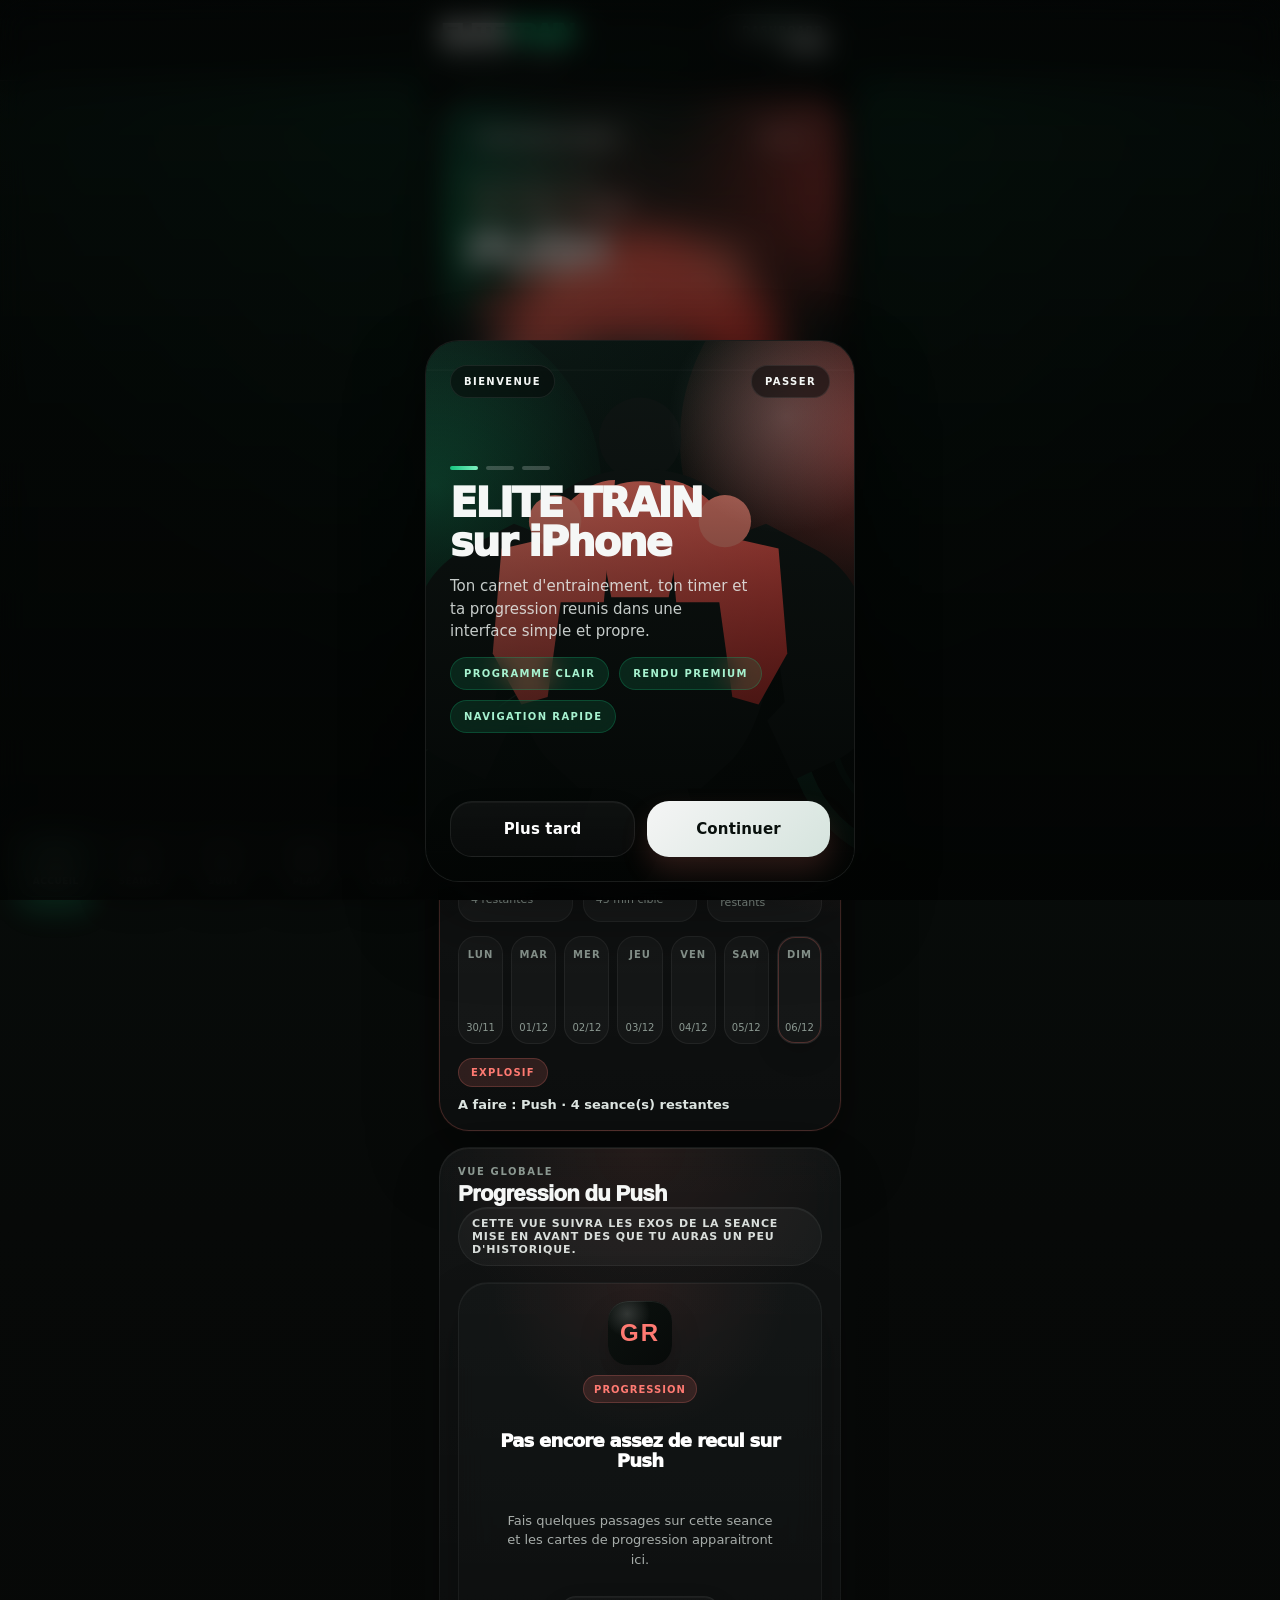
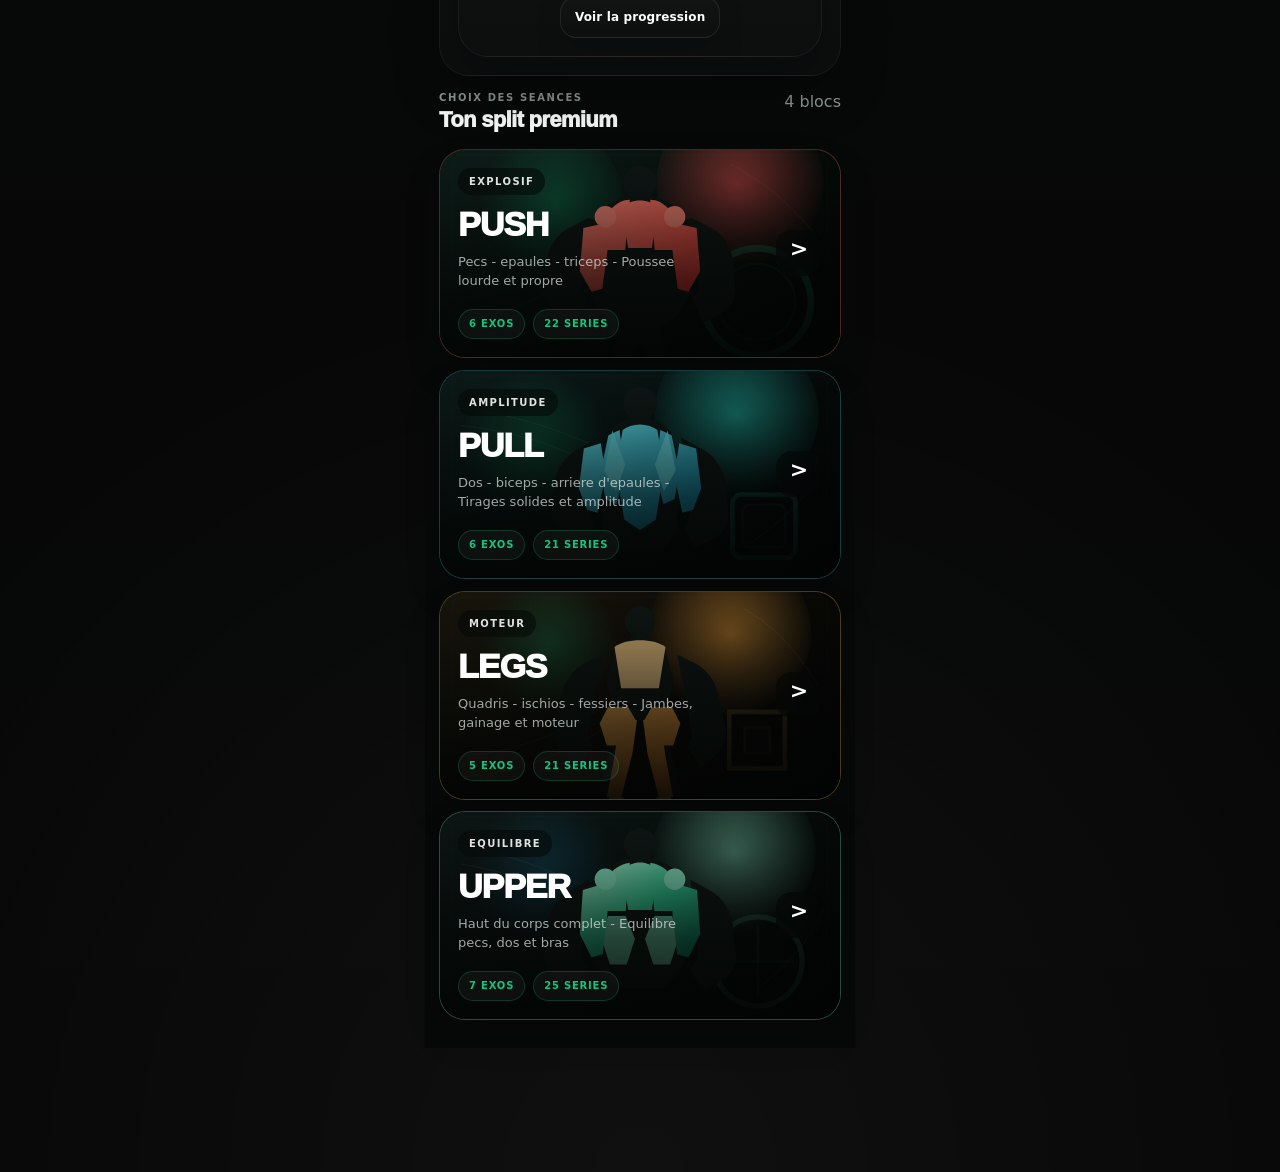
==== commit 12924b99: "Add files via upload" ====
--- a/index.html
+++ b/index.html
@@ -96,7 +96,7 @@
       }
     </style>
     <script>
-      window.__ELITE_TRAIN_VERSION__ = "v101";
+      window.__ELITE_TRAIN_VERSION__ = "v103";
       (async () => {
         try {
           if ("caches" in window) {
@@ -106,7 +106,7 @@
                 .filter(
                   (key) =>
                     key.startsWith("elite-train-iphone-cache-v") &&
-                    key !== "elite-train-iphone-cache-v101"
+                    key !== "elite-train-iphone-cache-v103"
                 )
                 .map((key) => caches.delete(key))
             );
@@ -114,10 +114,10 @@
         } catch (_) {}
       })();
     </script>
-    <link rel="manifest" href="./manifest.webmanifest?v=101" />
-    <link rel="icon" href="./icon.svg?v=101" type="image/svg+xml" />
-    <link rel="apple-touch-icon" href="./icon.svg?v=101" />
-    <link rel="stylesheet" href="./styles.css?v=101" />
+    <link rel="manifest" href="./manifest.webmanifest?v=103" />
+    <link rel="icon" href="./icon.svg?v=103" type="image/svg+xml" />
+    <link rel="apple-touch-icon" href="./icon.svg?v=103" />
+    <link rel="stylesheet" href="./styles.css?v=103" />
   </head>
   <body>
     <div id="boot-splash" aria-hidden="true">
@@ -128,6 +128,6 @@
       </div>
     </div>
     <div id="app"></div>
-    <script src="./app.js?v=101"></script>
+    <script src="./app.js?v=103"></script>
   </body>
 </html>
--- a/styles.css
+++ b/styles.css
@@ -3159,6 +3159,32 @@
 
 .app-shell--focus {
   padding-bottom: 24px;
+}
+
+.app-shell--workout-screen .app-header__inner {
+  padding-top: 10px;
+  padding-bottom: 10px;
+}
+
+.app-shell--workout-screen .brand {
+  font-size: 22px;
+}
+
+.app-shell--workout-screen .screen-kicker {
+  margin-top: 3px;
+  font-size: 8px;
+}
+
+.page--workout-screen {
+  overflow: hidden;
+}
+
+.icon-button--micro {
+  width: 42px;
+  height: 42px;
+  border-radius: 14px;
+  font-size: 20px;
+  line-height: 1;
 }
 
 .update-banner {
@@ -4914,6 +4940,39 @@
   gap: 10px;
 }
 
+.weight-card--compact {
+  padding: 18px 18px;
+  border-radius: 24px;
+}
+
+.weight-card--compact .weight-card__value {
+  margin: 8px 0 6px;
+  font-size: 54px;
+}
+
+.weight-card--compact .weight-card__unit {
+  font-size: 20px;
+}
+
+.weight-card--compact .goal-line {
+  gap: 8px;
+}
+
+.weight-card--compact .goal-line__chip {
+  min-height: 30px;
+  padding: 0 10px;
+  font-size: 11px;
+}
+
+.weight-card--compact .load-actions {
+  margin-top: 12px;
+}
+
+.weight-card--compact .last-performance {
+  margin-top: 10px;
+  font-size: 12px;
+}
+
 .weight-card__theme {
   display: inline-flex;
   align-items: center;
@@ -5052,6 +5111,37 @@
   line-height: 1.45;
 }
 
+.workout-shell__glance {
+  display: grid;
+  grid-template-columns: repeat(3, minmax(0, 1fr));
+  gap: 8px;
+}
+
+.workout-shell__glance-card {
+  display: grid;
+  gap: 4px;
+  padding: 12px;
+  border: 1px solid rgba(255, 255, 255, 0.06);
+  border-radius: 18px;
+  background: rgba(255, 255, 255, 0.035);
+}
+
+.workout-shell__glance-card strong {
+  font-size: 16px;
+  line-height: 1.1;
+  font-weight: 900;
+  letter-spacing: -0.03em;
+  color: #f5faf7;
+}
+
+.workout-shell__glance-label {
+  color: rgba(232, 239, 235, 0.66);
+  font-size: 10px;
+  font-weight: 900;
+  letter-spacing: 0.12em;
+  text-transform: uppercase;
+}
+
 .workout-entry-panel {
   position: relative;
   padding: 16px;
@@ -5222,6 +5312,11 @@
 
 .session-finish {
   gap: 20px;
+}
+
+.session-finish__toolbar {
+  display: flex;
+  justify-content: flex-start;
 }
 
 .session-finish__topline {
@@ -5670,6 +5765,15 @@
     font-size: 22px;
   }
 
+  .workout-shell__glance {
+    grid-template-columns: 1fr;
+    gap: 6px;
+  }
+
+  .workout-shell__glance-card {
+    padding: 10px 12px;
+  }
+
   .progress-overview-grid {
     grid-template-columns: 1fr;
   }
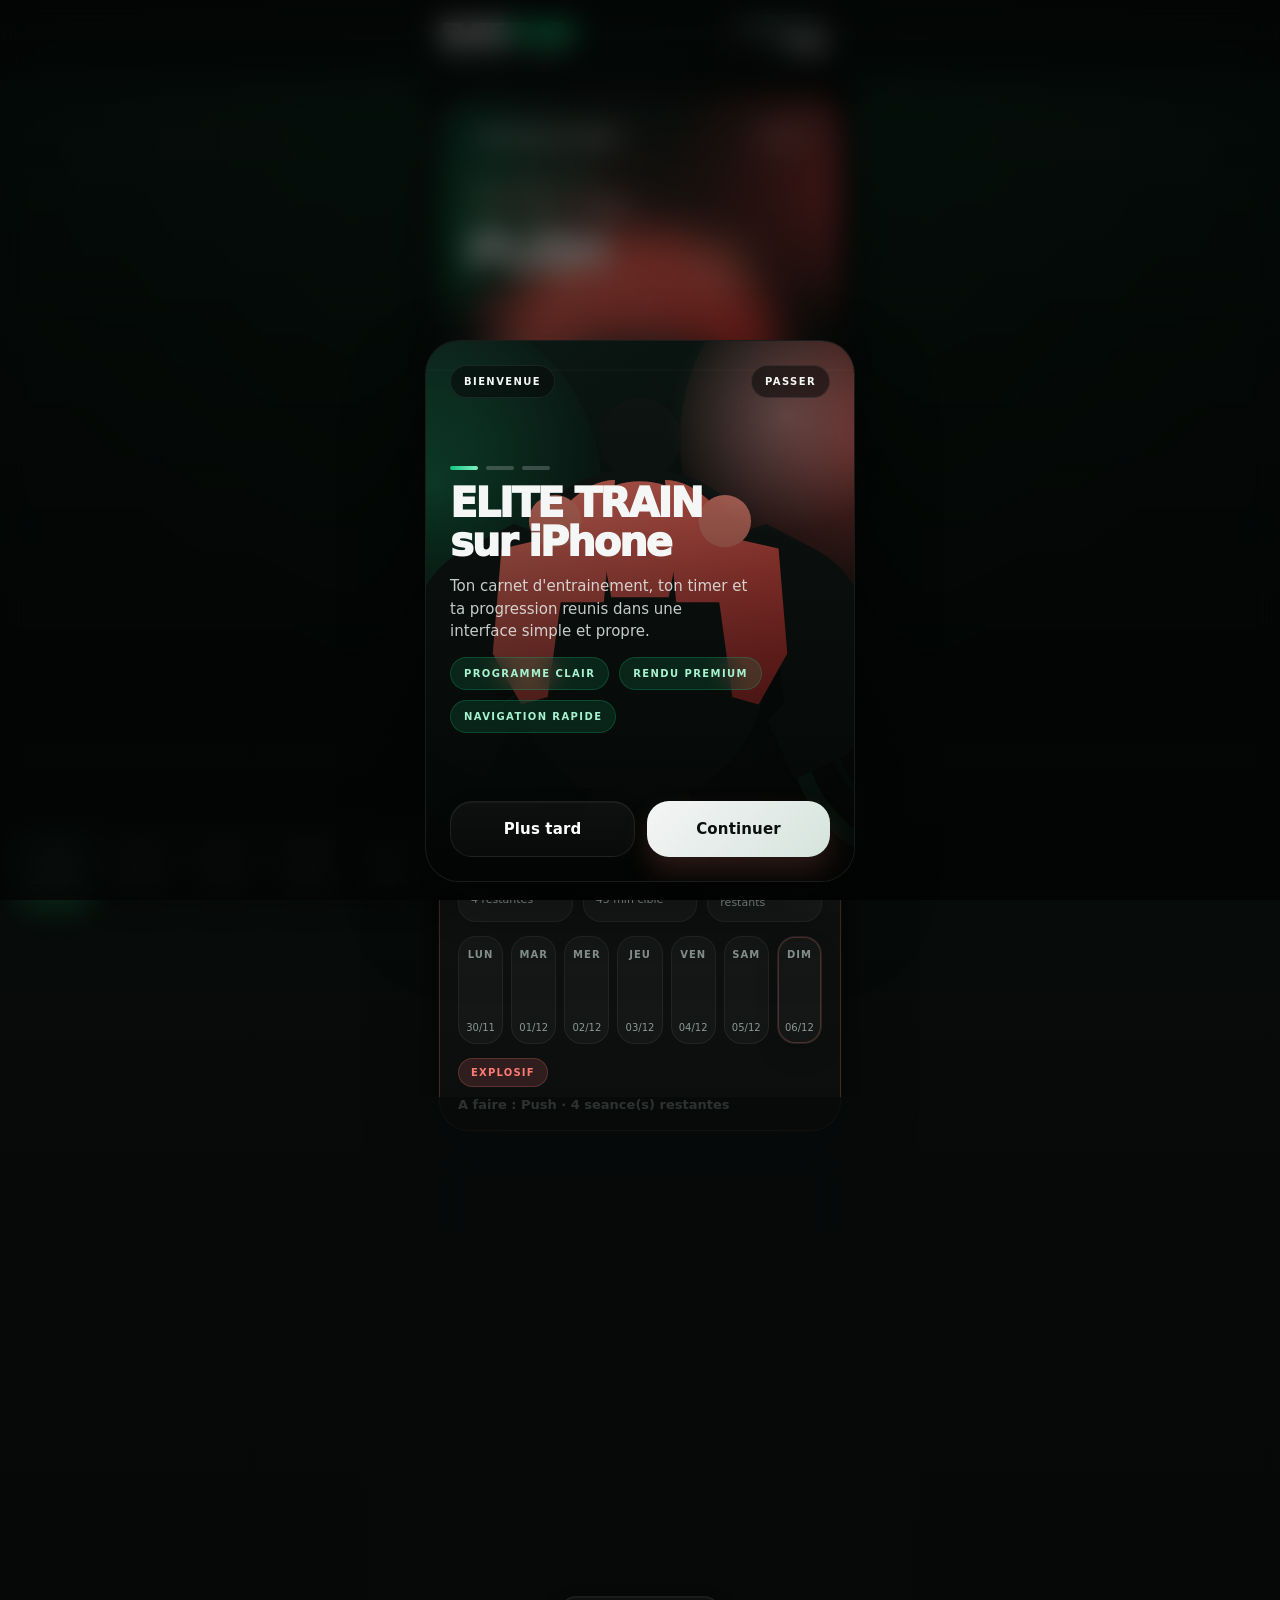
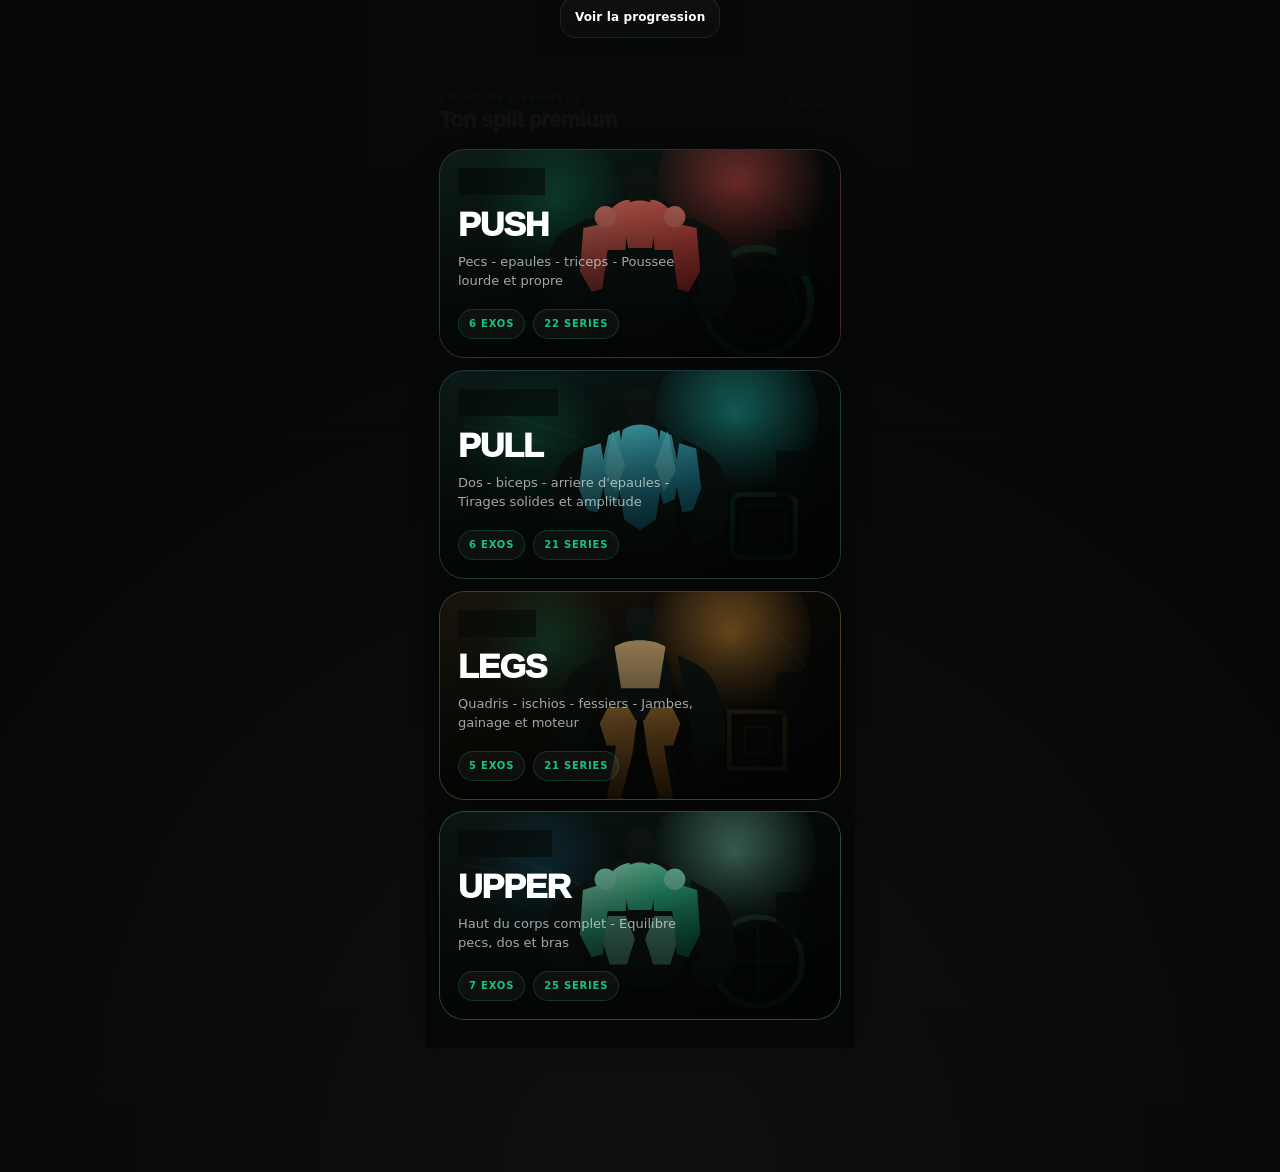
==== commit 995fff42: "Add files via upload" ====
--- a/index.html
+++ b/index.html
@@ -96,7 +96,7 @@
       }
     </style>
     <script>
-      window.__ELITE_TRAIN_VERSION__ = "v103";
+      window.__ELITE_TRAIN_VERSION__ = "v104";
       (async () => {
         try {
           if ("caches" in window) {
@@ -106,7 +106,7 @@
                 .filter(
                   (key) =>
                     key.startsWith("elite-train-iphone-cache-v") &&
-                    key !== "elite-train-iphone-cache-v103"
+                    key !== "elite-train-iphone-cache-v104"
                 )
                 .map((key) => caches.delete(key))
             );
@@ -114,10 +114,10 @@
         } catch (_) {}
       })();
     </script>
-    <link rel="manifest" href="./manifest.webmanifest?v=103" />
-    <link rel="icon" href="./icon.svg?v=103" type="image/svg+xml" />
-    <link rel="apple-touch-icon" href="./icon.svg?v=103" />
-    <link rel="stylesheet" href="./styles.css?v=103" />
+    <link rel="manifest" href="./manifest.webmanifest?v=104" />
+    <link rel="icon" href="./icon.svg?v=104" type="image/svg+xml" />
+    <link rel="apple-touch-icon" href="./icon.svg?v=104" />
+    <link rel="stylesheet" href="./styles.css?v=104" />
   </head>
   <body>
     <div id="boot-splash" aria-hidden="true">
@@ -128,6 +128,6 @@
       </div>
     </div>
     <div id="app"></div>
-    <script src="./app.js?v=103"></script>
+    <script src="./app.js?v=104"></script>
   </body>
 </html>
--- a/styles.css
+++ b/styles.css
@@ -3159,32 +3159,6 @@
 
 .app-shell--focus {
   padding-bottom: 24px;
-}
-
-.app-shell--workout-screen .app-header__inner {
-  padding-top: 10px;
-  padding-bottom: 10px;
-}
-
-.app-shell--workout-screen .brand {
-  font-size: 22px;
-}
-
-.app-shell--workout-screen .screen-kicker {
-  margin-top: 3px;
-  font-size: 8px;
-}
-
-.page--workout-screen {
-  overflow: hidden;
-}
-
-.icon-button--micro {
-  width: 42px;
-  height: 42px;
-  border-radius: 14px;
-  font-size: 20px;
-  line-height: 1;
 }
 
 .update-banner {
@@ -4940,39 +4914,6 @@
   gap: 10px;
 }
 
-.weight-card--compact {
-  padding: 18px 18px;
-  border-radius: 24px;
-}
-
-.weight-card--compact .weight-card__value {
-  margin: 8px 0 6px;
-  font-size: 54px;
-}
-
-.weight-card--compact .weight-card__unit {
-  font-size: 20px;
-}
-
-.weight-card--compact .goal-line {
-  gap: 8px;
-}
-
-.weight-card--compact .goal-line__chip {
-  min-height: 30px;
-  padding: 0 10px;
-  font-size: 11px;
-}
-
-.weight-card--compact .load-actions {
-  margin-top: 12px;
-}
-
-.weight-card--compact .last-performance {
-  margin-top: 10px;
-  font-size: 12px;
-}
-
 .weight-card__theme {
   display: inline-flex;
   align-items: center;
@@ -5052,96 +4993,6 @@
   white-space: nowrap;
 }
 
-.workout-shell__progress {
-  display: grid;
-  gap: 10px;
-  padding: 14px 16px;
-  border: 1px solid rgba(255, 255, 255, 0.06);
-  border-radius: 22px;
-  background:
-    linear-gradient(180deg, rgba(255, 255, 255, 0.045), rgba(255, 255, 255, 0.018)),
-    rgba(7, 10, 9, 0.64);
-  box-shadow: inset 0 1px 0 rgba(255, 255, 255, 0.04);
-}
-
-.workout-shell__progress-top,
-.workout-shell__progress-foot {
-  display: flex;
-  align-items: center;
-  justify-content: space-between;
-  gap: 10px;
-  flex-wrap: wrap;
-}
-
-.workout-shell__progress-kicker {
-  color: rgba(232, 239, 235, 0.76);
-  font-size: 11px;
-  font-weight: 900;
-  letter-spacing: 0.14em;
-  text-transform: uppercase;
-}
-
-.workout-shell__progress-value {
-  font-size: 24px;
-  line-height: 1;
-  font-weight: 960;
-  letter-spacing: -0.05em;
-  color: #f5faf7;
-}
-
-.workout-shell__progress-bar {
-  position: relative;
-  overflow: hidden;
-  height: 8px;
-  border-radius: 999px;
-  background: rgba(255, 255, 255, 0.07);
-}
-
-.workout-shell__progress-bar span {
-  display: block;
-  height: 100%;
-  border-radius: inherit;
-  background: linear-gradient(90deg, rgba(var(--accent-rgb), 0.62), rgba(var(--accent-rgb), 0.96));
-  box-shadow: 0 8px 18px rgba(var(--accent-rgb), 0.22);
-}
-
-.workout-shell__progress-foot {
-  color: rgba(226, 233, 229, 0.74);
-  font-size: 12px;
-  line-height: 1.45;
-}
-
-.workout-shell__glance {
-  display: grid;
-  grid-template-columns: repeat(3, minmax(0, 1fr));
-  gap: 8px;
-}
-
-.workout-shell__glance-card {
-  display: grid;
-  gap: 4px;
-  padding: 12px;
-  border: 1px solid rgba(255, 255, 255, 0.06);
-  border-radius: 18px;
-  background: rgba(255, 255, 255, 0.035);
-}
-
-.workout-shell__glance-card strong {
-  font-size: 16px;
-  line-height: 1.1;
-  font-weight: 900;
-  letter-spacing: -0.03em;
-  color: #f5faf7;
-}
-
-.workout-shell__glance-label {
-  color: rgba(232, 239, 235, 0.66);
-  font-size: 10px;
-  font-weight: 900;
-  letter-spacing: 0.12em;
-  text-transform: uppercase;
-}
-
 .workout-entry-panel {
   position: relative;
   padding: 16px;
@@ -5312,11 +5163,6 @@
 
 .session-finish {
   gap: 20px;
-}
-
-.session-finish__toolbar {
-  display: flex;
-  justify-content: flex-start;
 }
 
 .session-finish__topline {
@@ -5757,23 +5603,6 @@
     min-height: 172px;
   }
 
-  .workout-shell__progress {
-    padding: 12px 14px;
-  }
-
-  .workout-shell__progress-value {
-    font-size: 22px;
-  }
-
-  .workout-shell__glance {
-    grid-template-columns: 1fr;
-    gap: 6px;
-  }
-
-  .workout-shell__glance-card {
-    padding: 10px 12px;
-  }
-
   .progress-overview-grid {
     grid-template-columns: 1fr;
   }
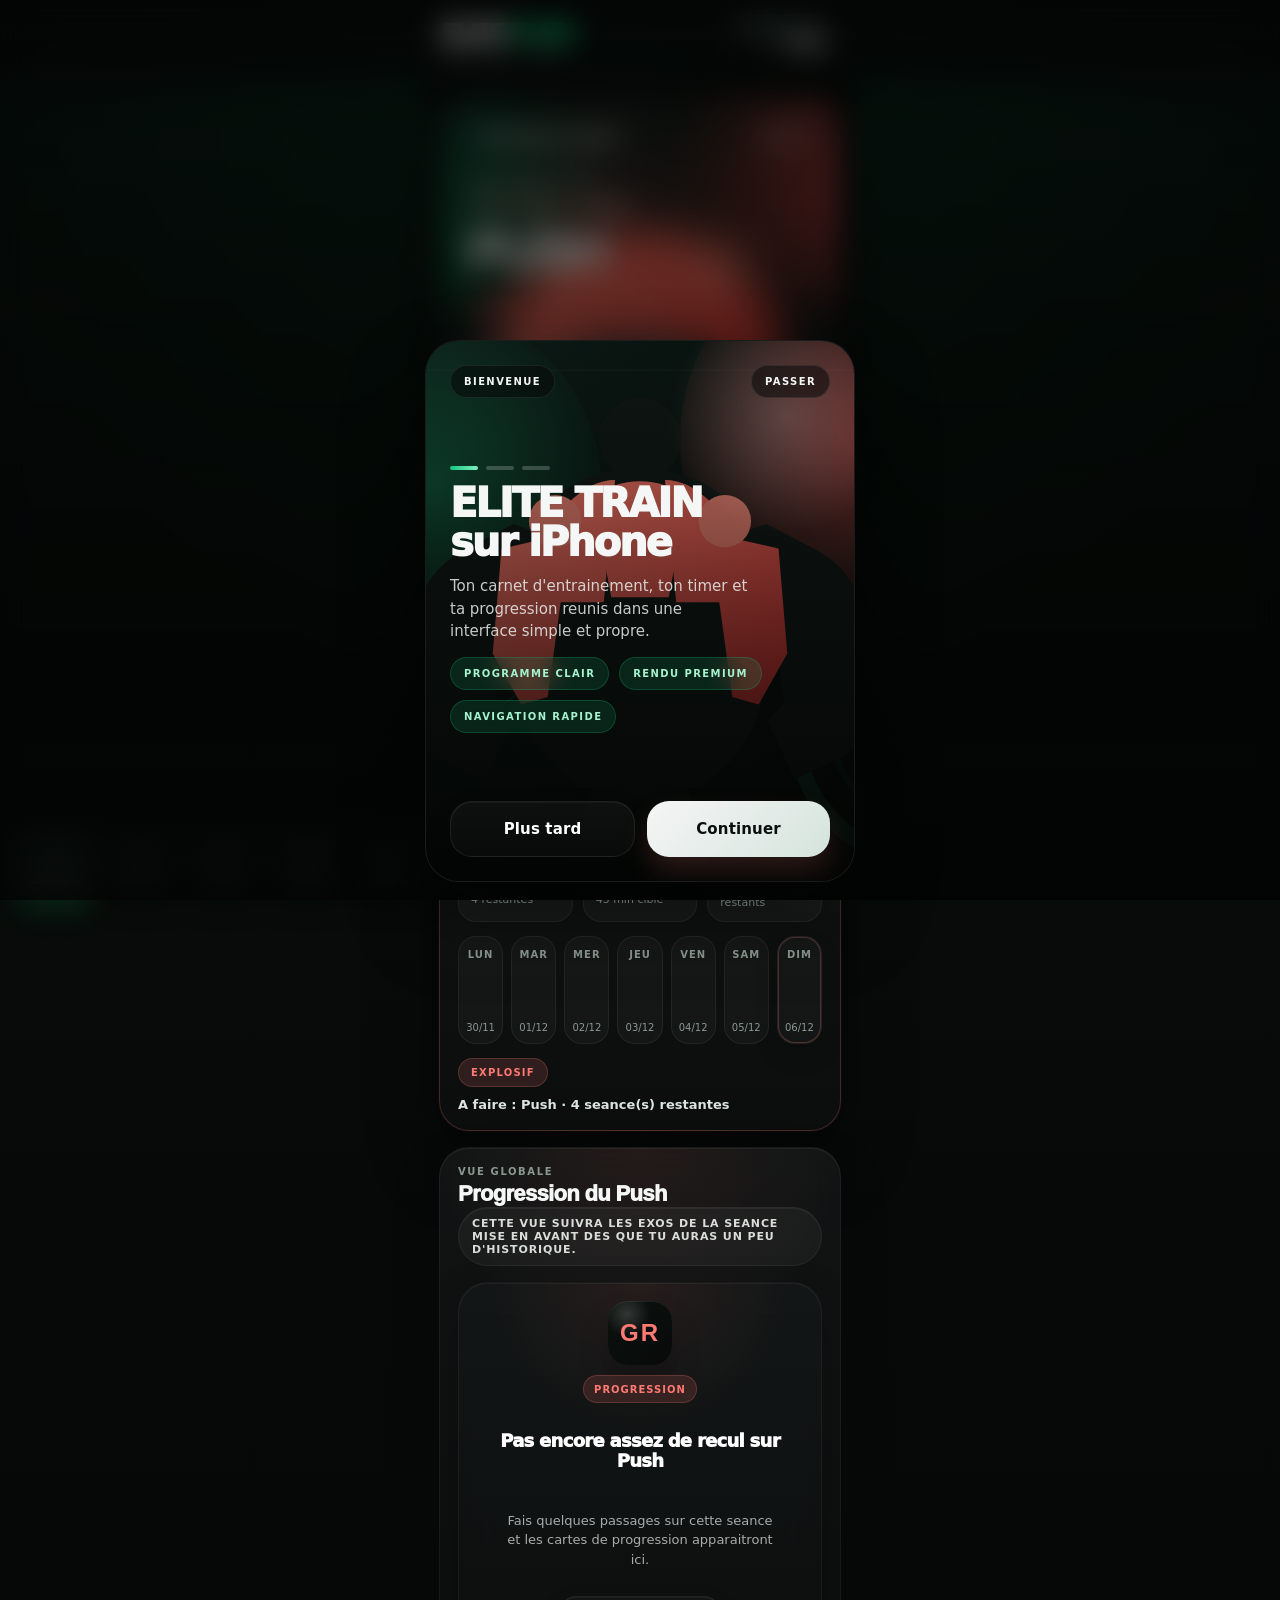
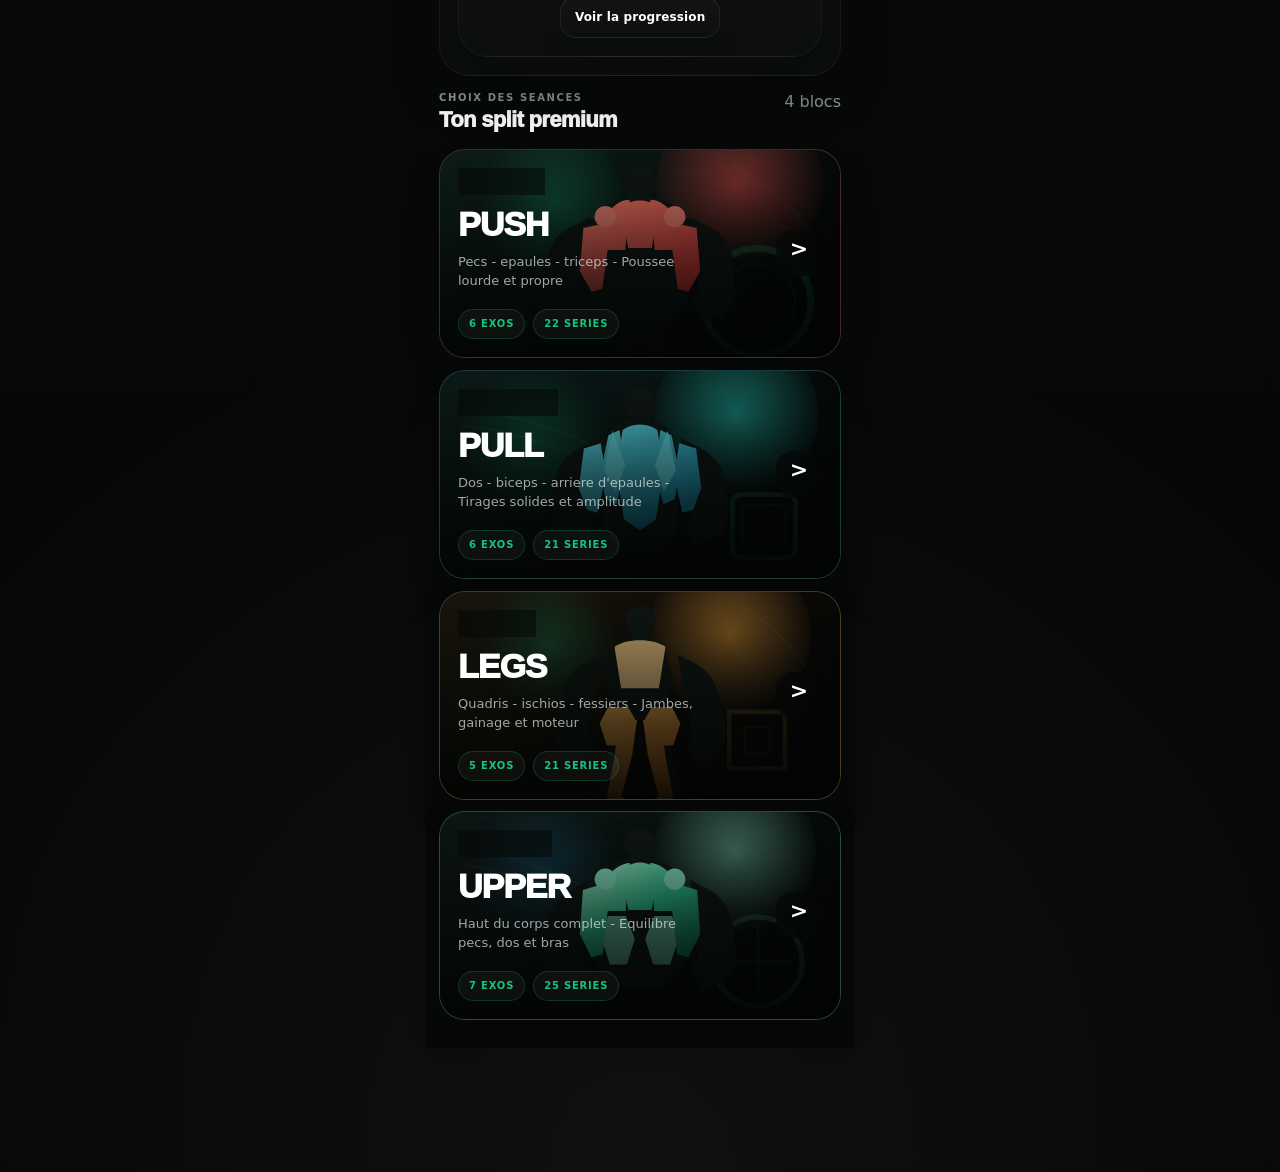
==== commit c708e37b: "Add files via upload" ====
--- a/index.html
+++ b/index.html
@@ -96,7 +96,7 @@
       }
     </style>
     <script>
-      window.__ELITE_TRAIN_VERSION__ = "v104";
+      window.__ELITE_TRAIN_VERSION__ = "v105";
       (async () => {
         try {
           if ("caches" in window) {
@@ -106,7 +106,7 @@
                 .filter(
                   (key) =>
                     key.startsWith("elite-train-iphone-cache-v") &&
-                    key !== "elite-train-iphone-cache-v104"
+                    key !== "elite-train-iphone-cache-v105"
                 )
                 .map((key) => caches.delete(key))
             );
@@ -114,10 +114,10 @@
         } catch (_) {}
       })();
     </script>
-    <link rel="manifest" href="./manifest.webmanifest?v=104" />
-    <link rel="icon" href="./icon.svg?v=104" type="image/svg+xml" />
-    <link rel="apple-touch-icon" href="./icon.svg?v=104" />
-    <link rel="stylesheet" href="./styles.css?v=104" />
+    <link rel="manifest" href="./manifest.webmanifest?v=105" />
+    <link rel="icon" href="./icon.svg?v=105" type="image/svg+xml" />
+    <link rel="apple-touch-icon" href="./icon.svg?v=105" />
+    <link rel="stylesheet" href="./styles.css?v=105" />
   </head>
   <body>
     <div id="boot-splash" aria-hidden="true">
@@ -128,6 +128,6 @@
       </div>
     </div>
     <div id="app"></div>
-    <script src="./app.js?v=104"></script>
+    <script src="./app.js?v=105"></script>
   </body>
 </html>
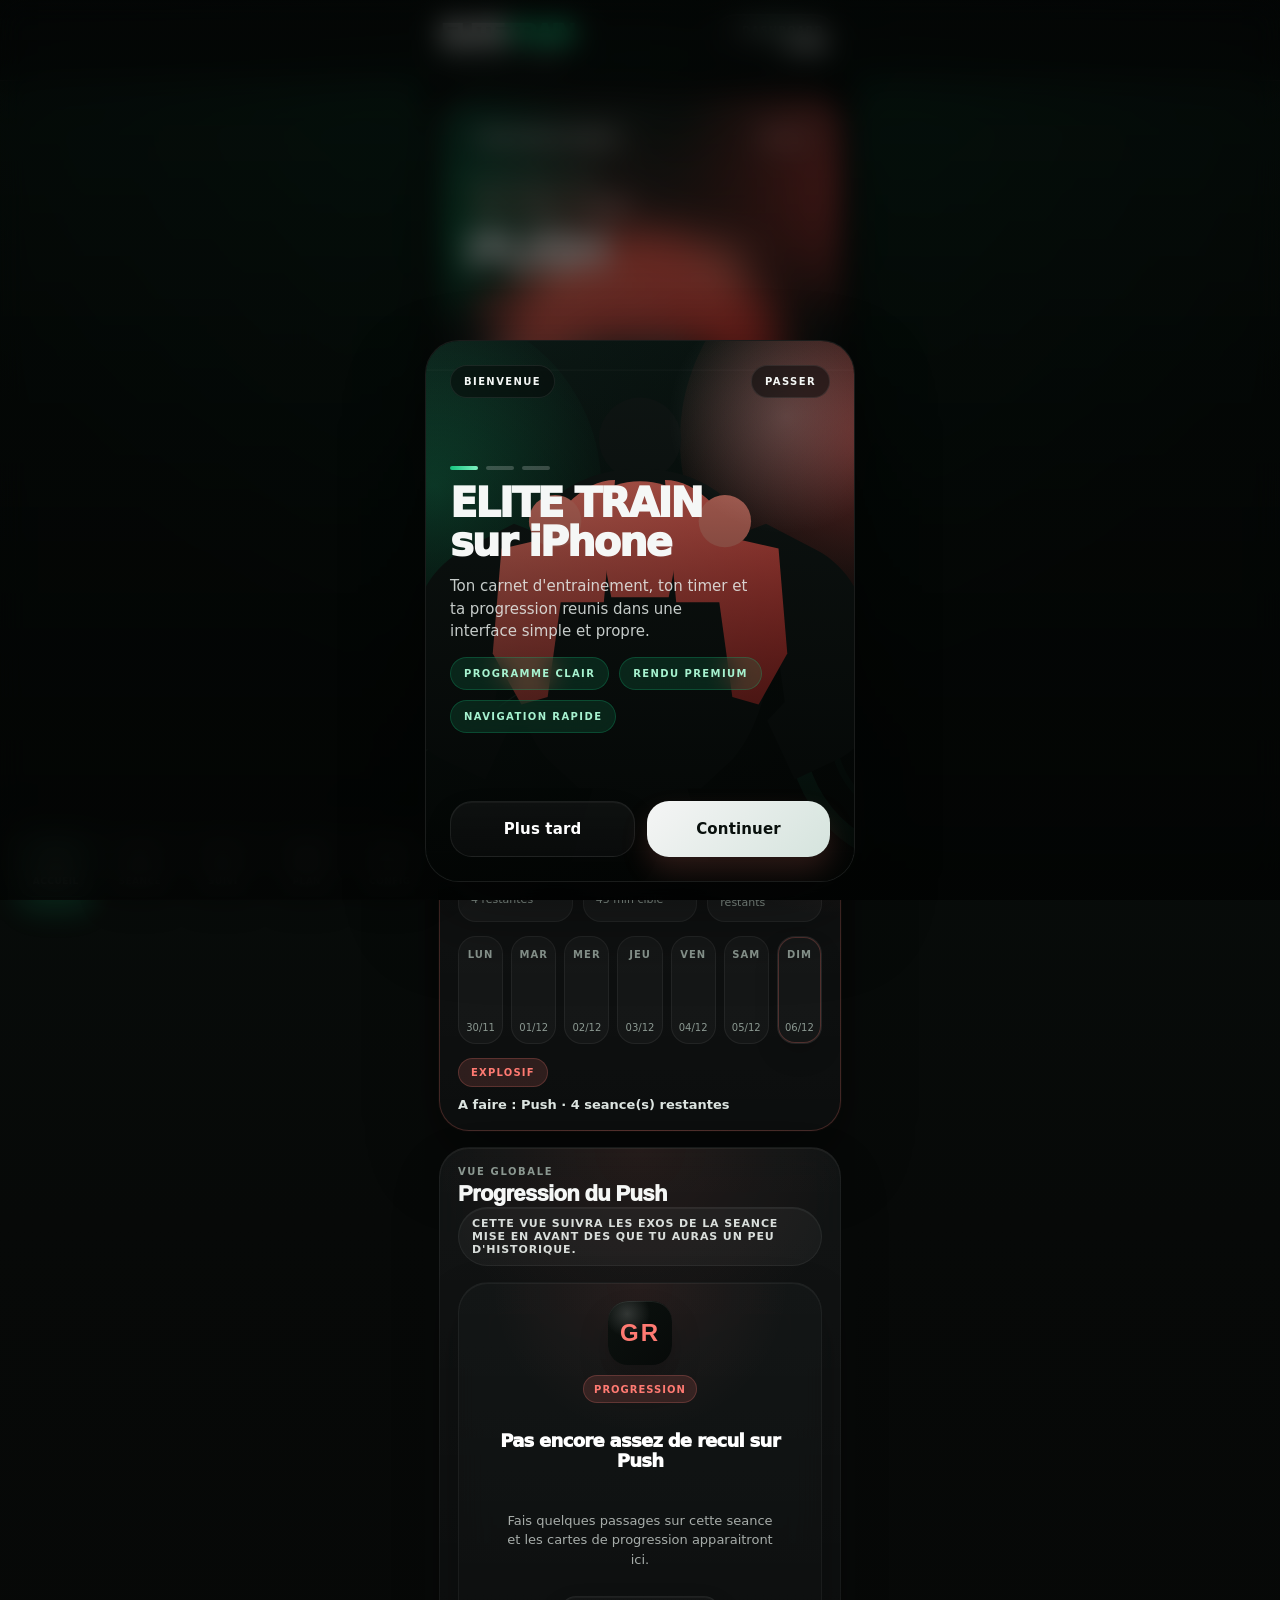
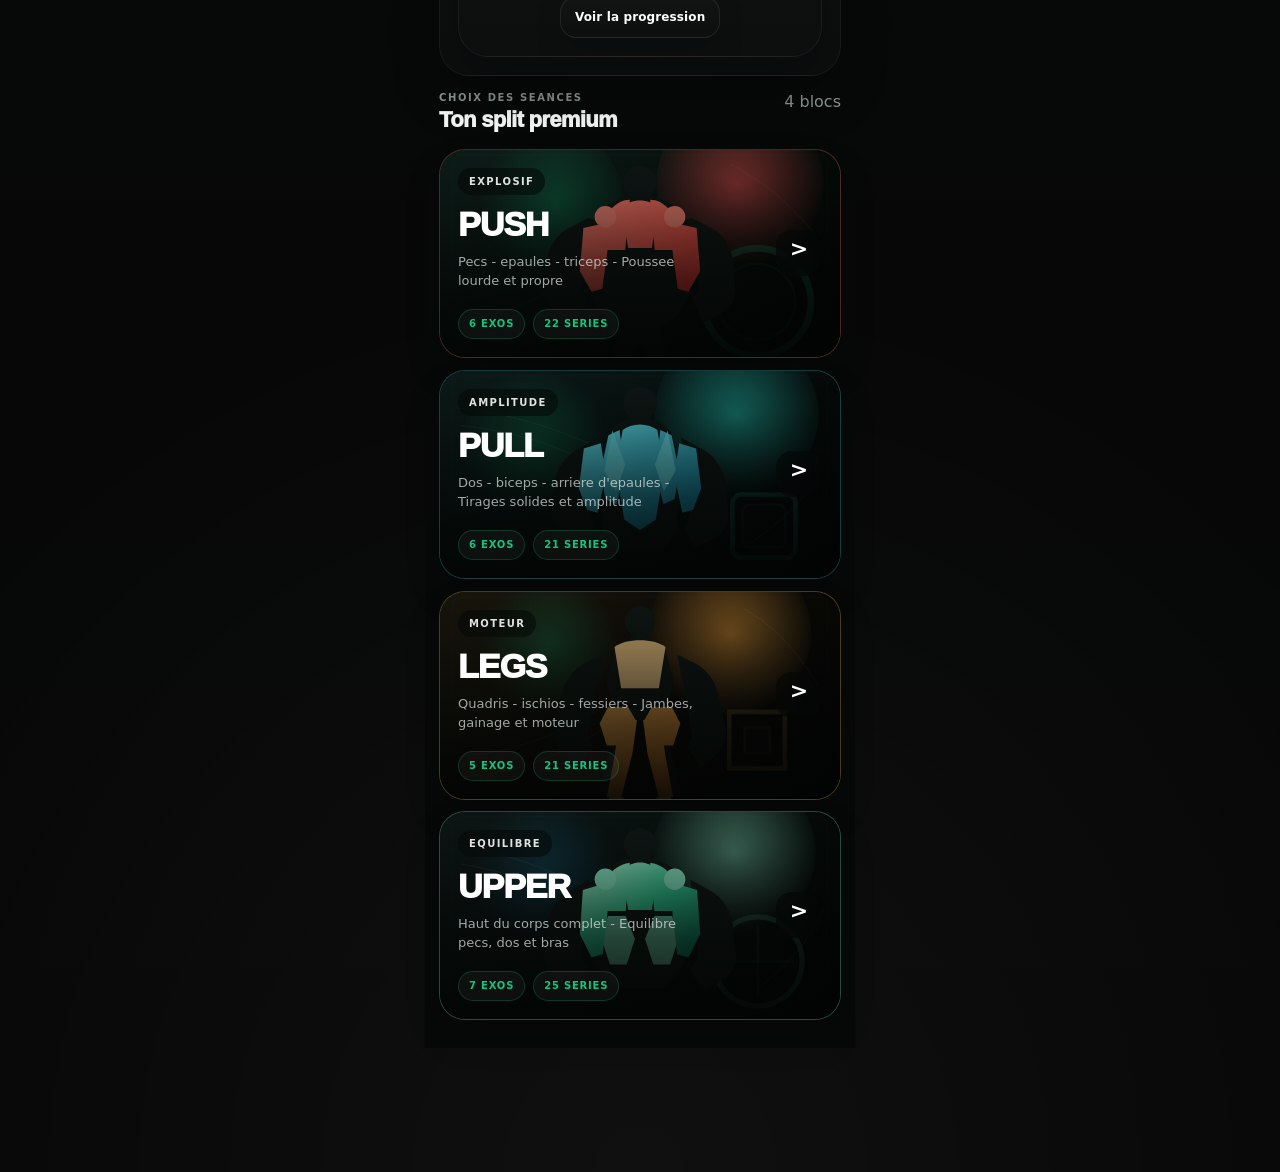
==== commit 01c6cf93: "Add files via upload" ====
--- a/index.html
+++ b/index.html
@@ -96,7 +96,7 @@
       }
     </style>
     <script>
-      window.__ELITE_TRAIN_VERSION__ = "v105";
+      window.__ELITE_TRAIN_VERSION__ = "v106";
       (async () => {
         try {
           if ("caches" in window) {
@@ -106,7 +106,7 @@
                 .filter(
                   (key) =>
                     key.startsWith("elite-train-iphone-cache-v") &&
-                    key !== "elite-train-iphone-cache-v105"
+                    key !== "elite-train-iphone-cache-v106"
                 )
                 .map((key) => caches.delete(key))
             );
@@ -114,10 +114,10 @@
         } catch (_) {}
       })();
     </script>
-    <link rel="manifest" href="./manifest.webmanifest?v=105" />
-    <link rel="icon" href="./icon.svg?v=105" type="image/svg+xml" />
-    <link rel="apple-touch-icon" href="./icon.svg?v=105" />
-    <link rel="stylesheet" href="./styles.css?v=105" />
+    <link rel="manifest" href="./manifest.webmanifest?v=106" />
+    <link rel="icon" href="./icon.svg?v=106" type="image/svg+xml" />
+    <link rel="apple-touch-icon" href="./icon.svg?v=106" />
+    <link rel="stylesheet" href="./styles.css?v=106" />
   </head>
   <body>
     <div id="boot-splash" aria-hidden="true">
@@ -128,6 +128,6 @@
       </div>
     </div>
     <div id="app"></div>
-    <script src="./app.js?v=105"></script>
+    <script src="./app.js?v=106"></script>
   </body>
 </html>
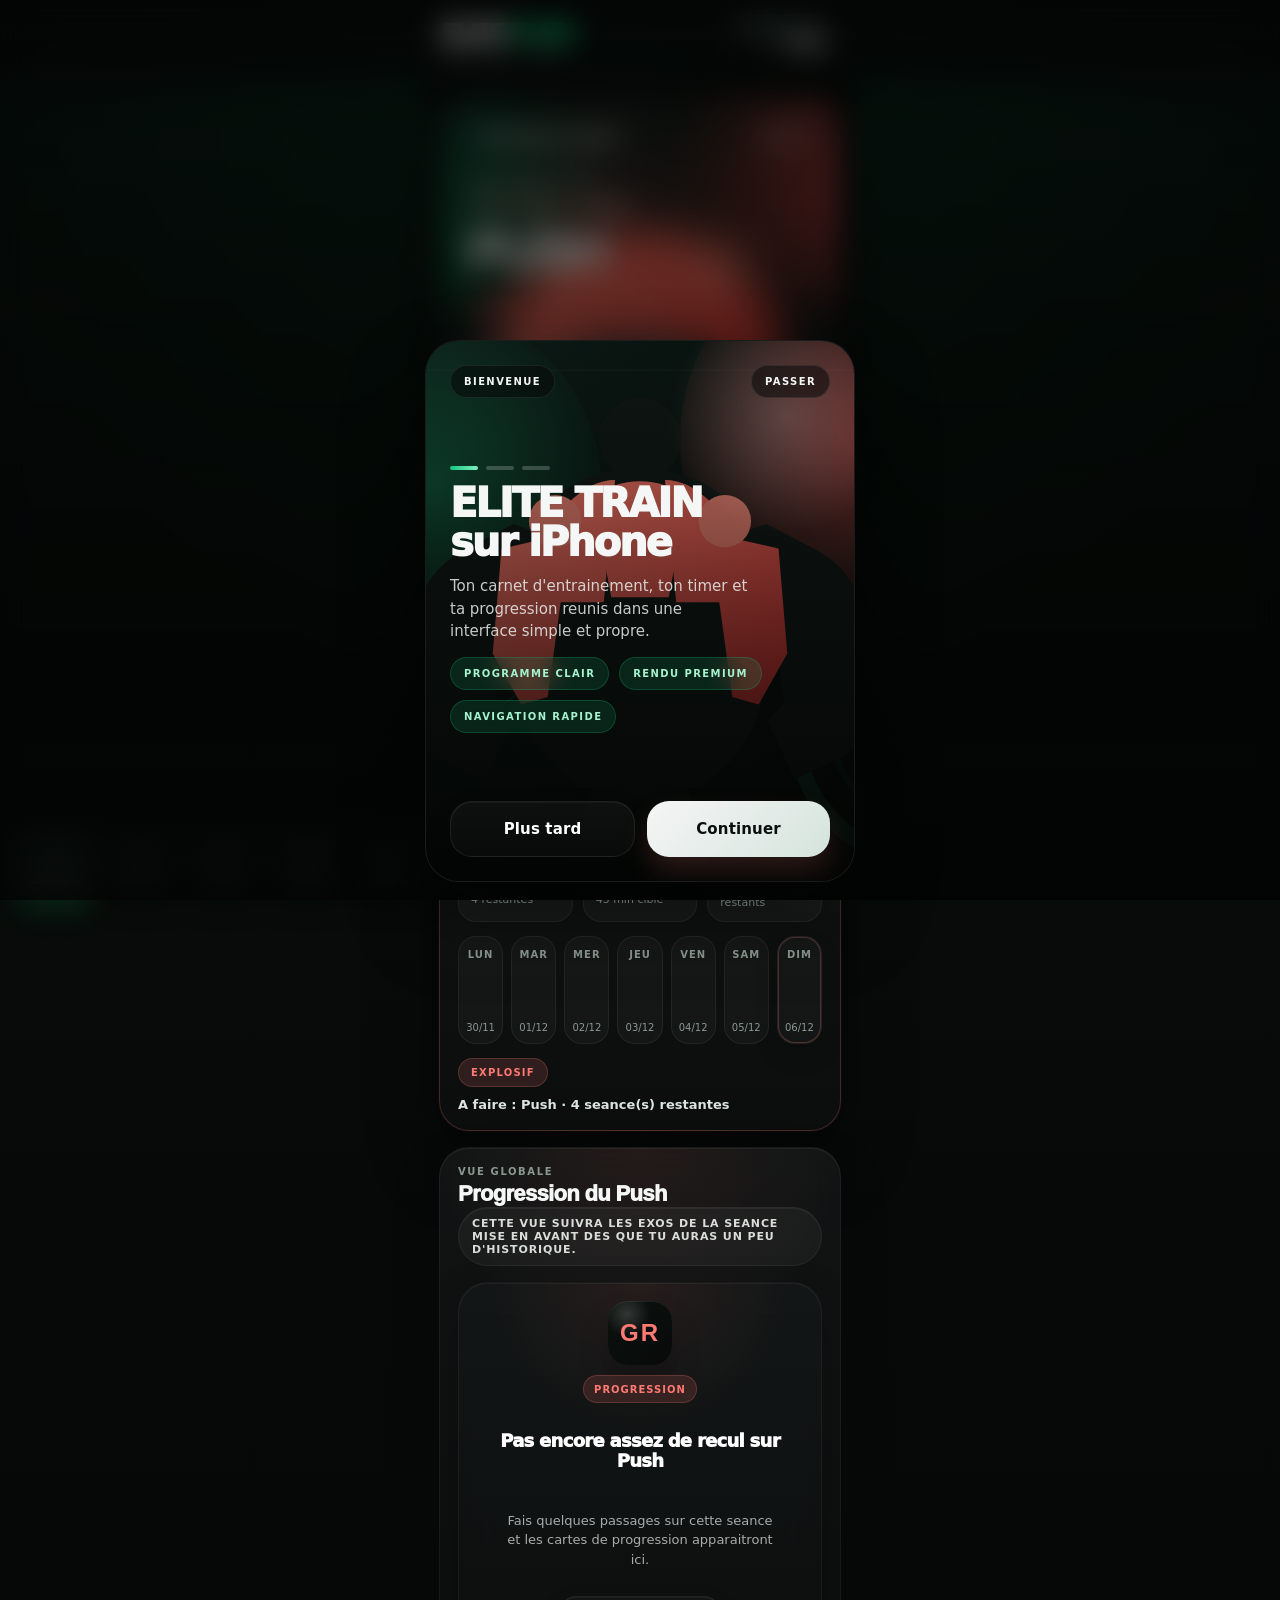
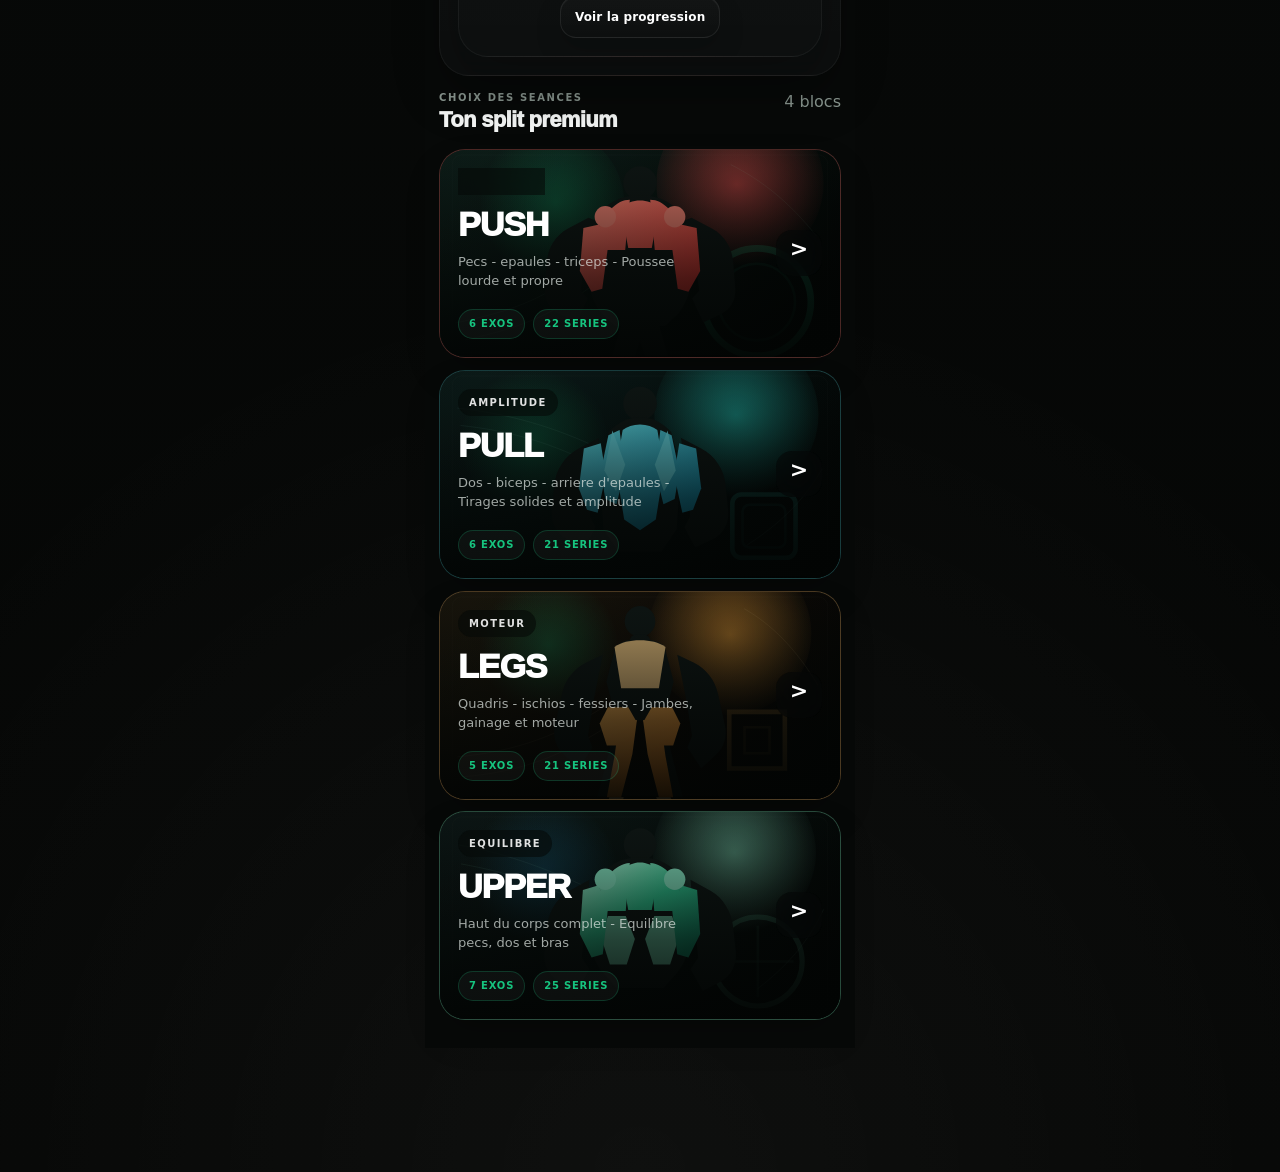
==== commit 91b2ec5d: "Add files via upload" ====
--- a/index.html
+++ b/index.html
@@ -96,7 +96,7 @@
       }
     </style>
     <script>
-      window.__ELITE_TRAIN_VERSION__ = "v106";
+      window.__ELITE_TRAIN_VERSION__ = "v107";
       (async () => {
         try {
           if ("caches" in window) {
@@ -106,7 +106,7 @@
                 .filter(
                   (key) =>
                     key.startsWith("elite-train-iphone-cache-v") &&
-                    key !== "elite-train-iphone-cache-v106"
+                    key !== "elite-train-iphone-cache-v107"
                 )
                 .map((key) => caches.delete(key))
             );
@@ -114,10 +114,10 @@
         } catch (_) {}
       })();
     </script>
-    <link rel="manifest" href="./manifest.webmanifest?v=106" />
-    <link rel="icon" href="./icon.svg?v=106" type="image/svg+xml" />
-    <link rel="apple-touch-icon" href="./icon.svg?v=106" />
-    <link rel="stylesheet" href="./styles.css?v=106" />
+    <link rel="manifest" href="./manifest.webmanifest?v=107" />
+    <link rel="icon" href="./icon.svg?v=107" type="image/svg+xml" />
+    <link rel="apple-touch-icon" href="./icon.svg?v=107" />
+    <link rel="stylesheet" href="./styles.css?v=107" />
   </head>
   <body>
     <div id="boot-splash" aria-hidden="true">
@@ -128,6 +128,6 @@
       </div>
     </div>
     <div id="app"></div>
-    <script src="./app.js?v=106"></script>
+    <script src="./app.js?v=107"></script>
   </body>
 </html>
--- a/styles.css
+++ b/styles.css
@@ -465,6 +465,15 @@
   color: #041009;
 }
 
+.icon-button--back {
+  width: 44px;
+  height: 44px;
+  border-radius: 16px;
+  flex: 0 0 auto;
+  font-size: 20px;
+  line-height: 1;
+}
+
 .progress-wrap {
   display: grid;
   gap: 8px;
@@ -3292,6 +3301,11 @@
 .session-finish {
   display: grid;
   gap: 18px;
+}
+
+.session-finish__back {
+  display: flex;
+  justify-content: flex-start;
 }
 
 .session-finish__hero {
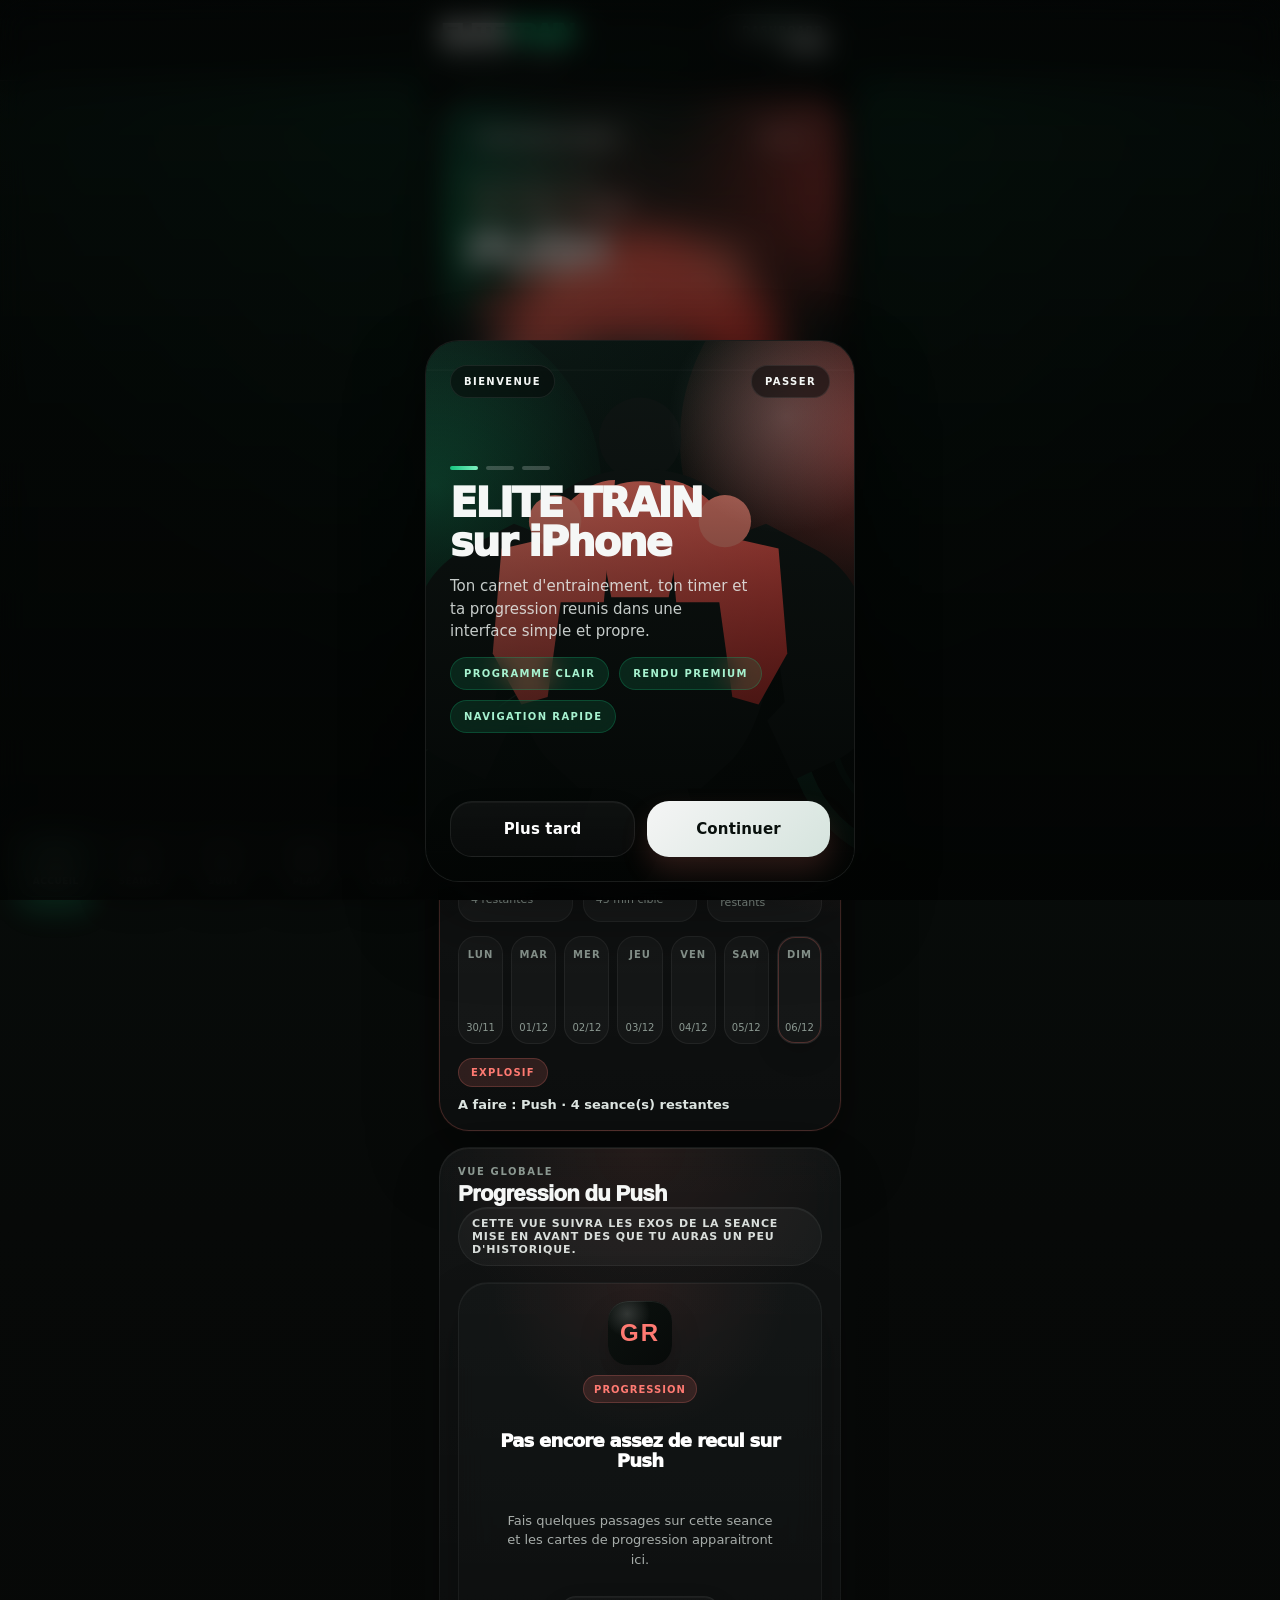
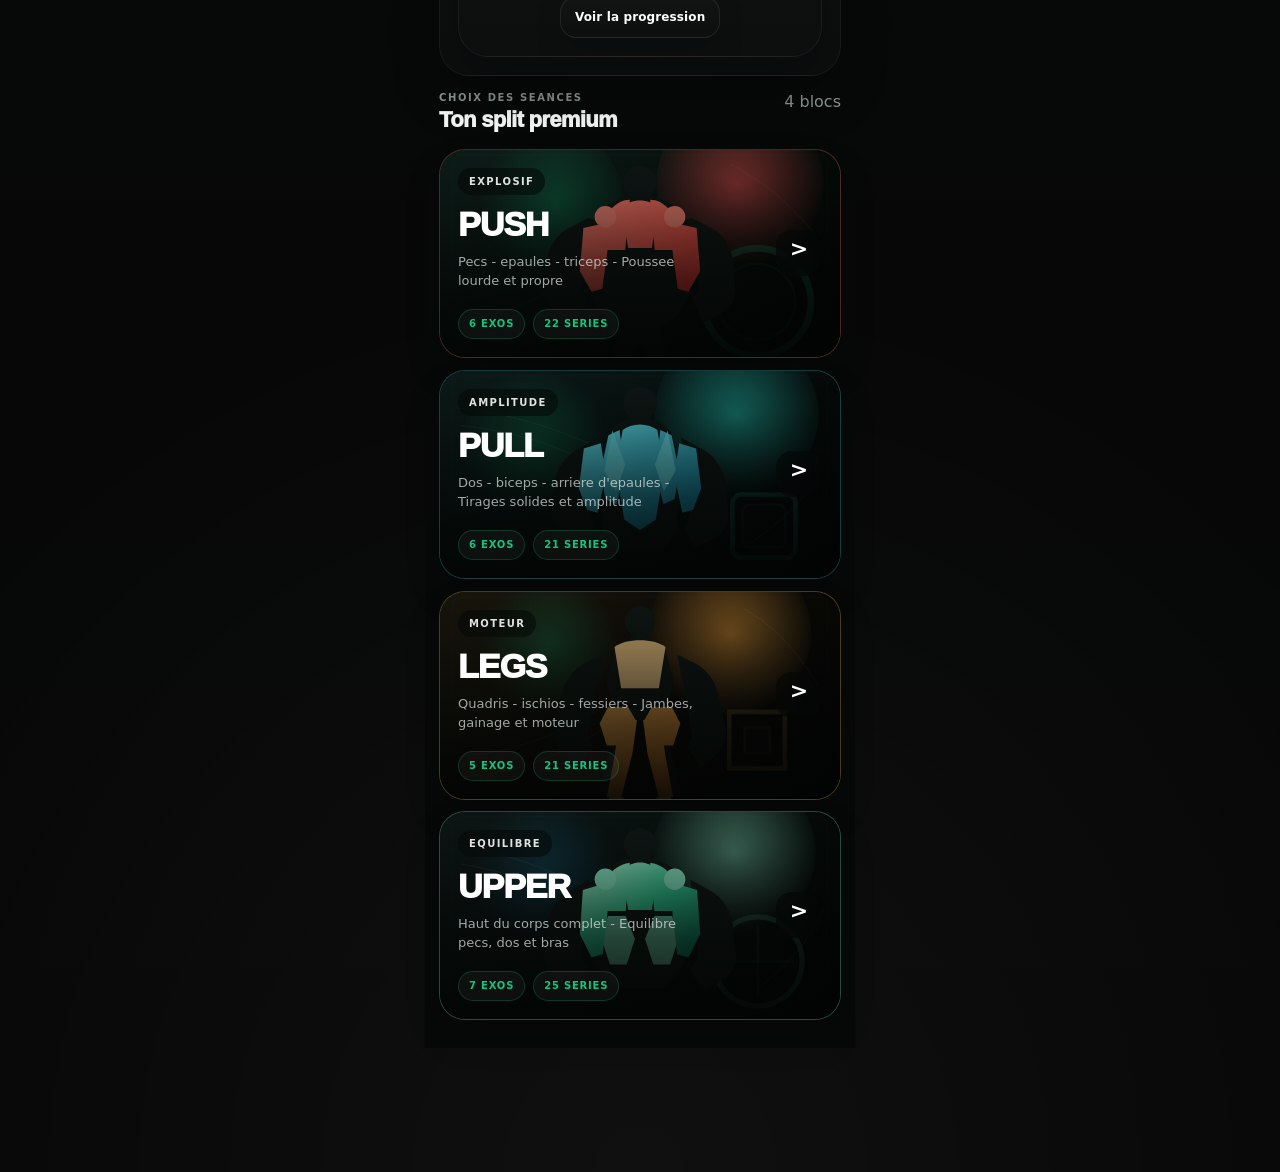
==== commit def2d0be: "Add files via upload" ====
--- a/index.html
+++ b/index.html
@@ -96,7 +96,7 @@
       }
     </style>
     <script>
-      window.__ELITE_TRAIN_VERSION__ = "v107";
+      window.__ELITE_TRAIN_VERSION__ = "v108";
       (async () => {
         try {
           if ("caches" in window) {
@@ -106,7 +106,7 @@
                 .filter(
                   (key) =>
                     key.startsWith("elite-train-iphone-cache-v") &&
-                    key !== "elite-train-iphone-cache-v107"
+                    key !== "elite-train-iphone-cache-v108"
                 )
                 .map((key) => caches.delete(key))
             );
@@ -114,10 +114,10 @@
         } catch (_) {}
       })();
     </script>
-    <link rel="manifest" href="./manifest.webmanifest?v=107" />
-    <link rel="icon" href="./icon.svg?v=107" type="image/svg+xml" />
-    <link rel="apple-touch-icon" href="./icon.svg?v=107" />
-    <link rel="stylesheet" href="./styles.css?v=107" />
+    <link rel="manifest" href="./manifest.webmanifest?v=108" />
+    <link rel="icon" href="./icon.svg?v=108" type="image/svg+xml" />
+    <link rel="apple-touch-icon" href="./icon.svg?v=108" />
+    <link rel="stylesheet" href="./styles.css?v=108" />
   </head>
   <body>
     <div id="boot-splash" aria-hidden="true">
@@ -128,6 +128,6 @@
       </div>
     </div>
     <div id="app"></div>
-    <script src="./app.js?v=107"></script>
+    <script src="./app.js?v=108"></script>
   </body>
 </html>
--- a/styles.css
+++ b/styles.css
@@ -3164,6 +3164,12 @@
   border-radius: 16px;
   font-size: 12px;
   letter-spacing: 0.04em;
+}
+
+.history-filter-chip--back {
+  display: inline-flex;
+  align-items: center;
+  gap: 8px;
 }
 
 .app-shell--focus {
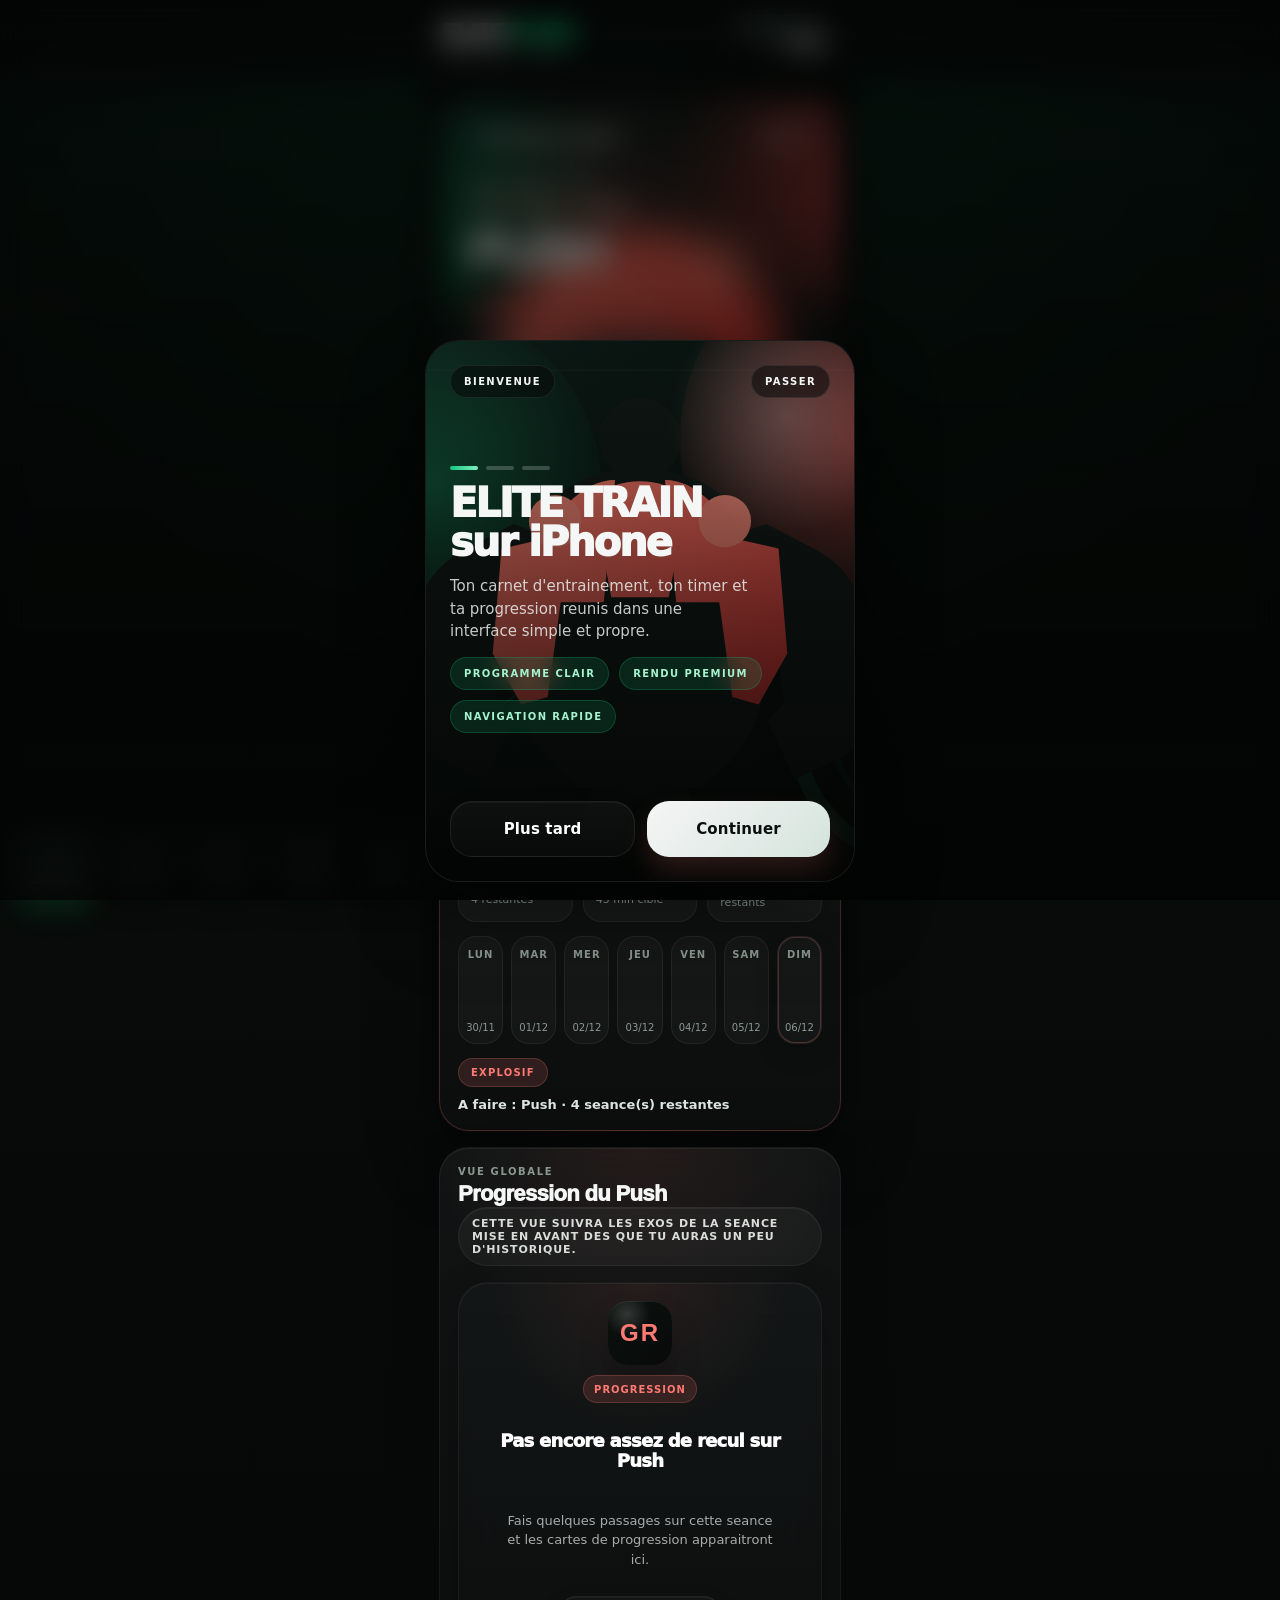
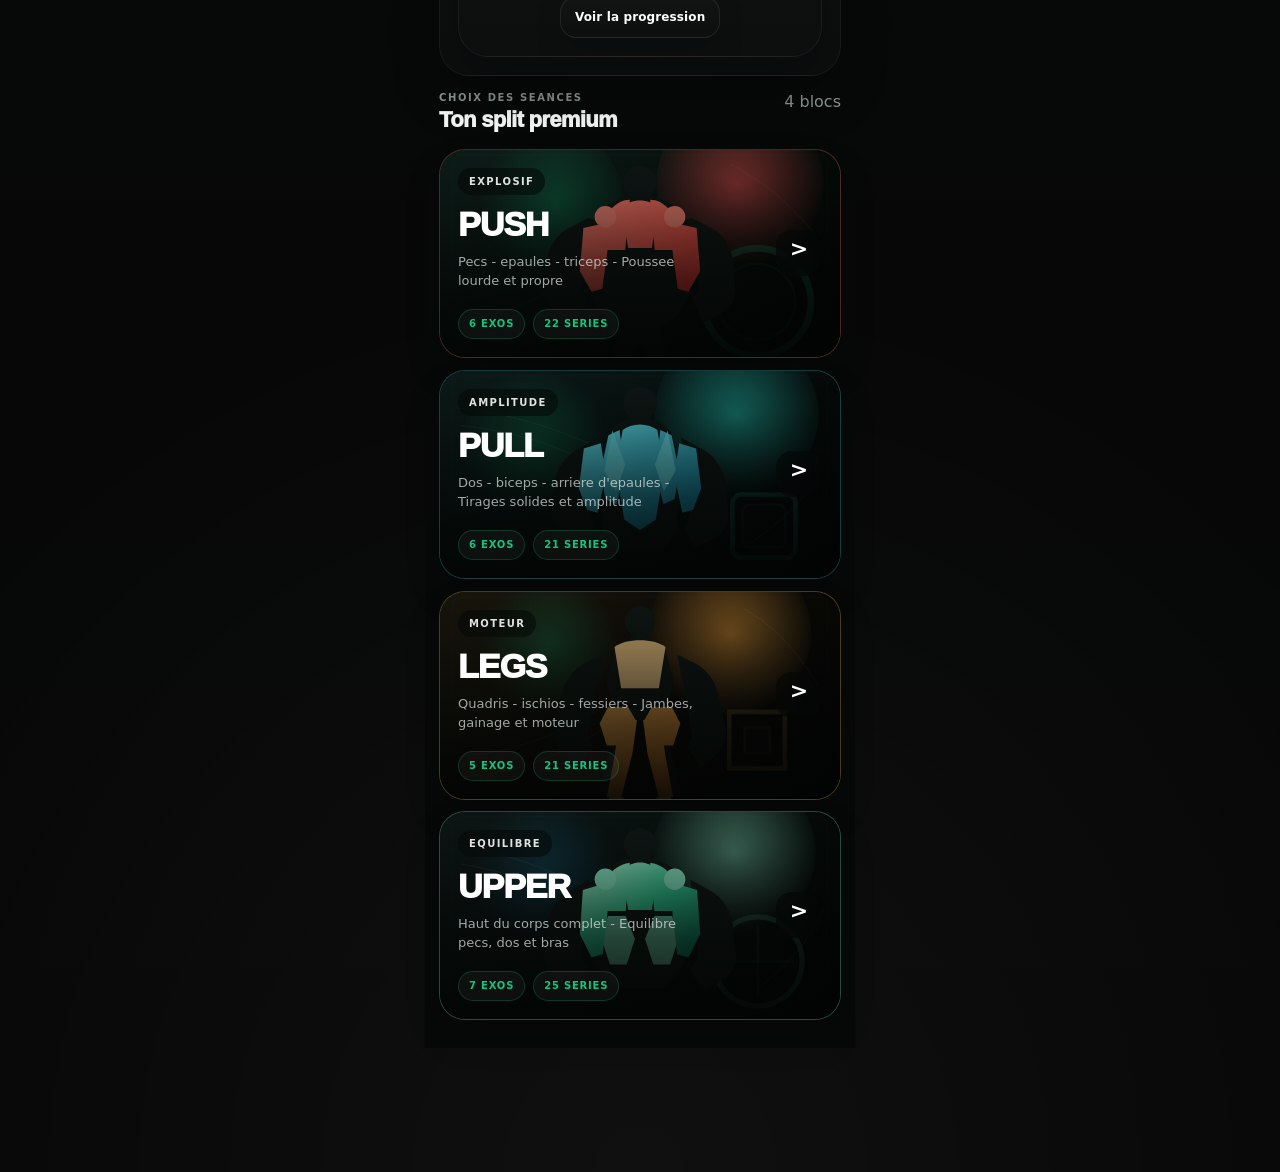
==== commit b35cdc19: "Add files via upload" ====
--- a/index.html
+++ b/index.html
@@ -96,7 +96,7 @@
       }
     </style>
     <script>
-      window.__ELITE_TRAIN_VERSION__ = "v108";
+      window.__ELITE_TRAIN_VERSION__ = "v109";
       (async () => {
         try {
           if ("caches" in window) {
@@ -106,7 +106,7 @@
                 .filter(
                   (key) =>
                     key.startsWith("elite-train-iphone-cache-v") &&
-                    key !== "elite-train-iphone-cache-v108"
+                    key !== "elite-train-iphone-cache-v109"
                 )
                 .map((key) => caches.delete(key))
             );
@@ -114,10 +114,10 @@
         } catch (_) {}
       })();
     </script>
-    <link rel="manifest" href="./manifest.webmanifest?v=108" />
-    <link rel="icon" href="./icon.svg?v=108" type="image/svg+xml" />
-    <link rel="apple-touch-icon" href="./icon.svg?v=108" />
-    <link rel="stylesheet" href="./styles.css?v=108" />
+    <link rel="manifest" href="./manifest.webmanifest?v=109" />
+    <link rel="icon" href="./icon.svg?v=109" type="image/svg+xml" />
+    <link rel="apple-touch-icon" href="./icon.svg?v=109" />
+    <link rel="stylesheet" href="./styles.css?v=109" />
   </head>
   <body>
     <div id="boot-splash" aria-hidden="true">
@@ -128,6 +128,6 @@
       </div>
     </div>
     <div id="app"></div>
-    <script src="./app.js?v=108"></script>
+    <script src="./app.js?v=109"></script>
   </body>
 </html>
--- a/styles.css
+++ b/styles.css
@@ -556,9 +556,10 @@
 
 .deload-chip {
   position: absolute;
-  top: -13px;
+  top: 12px;
   left: 50%;
   transform: translateX(-50%);
+  z-index: 2;
 }
 
 .plate-stack {
